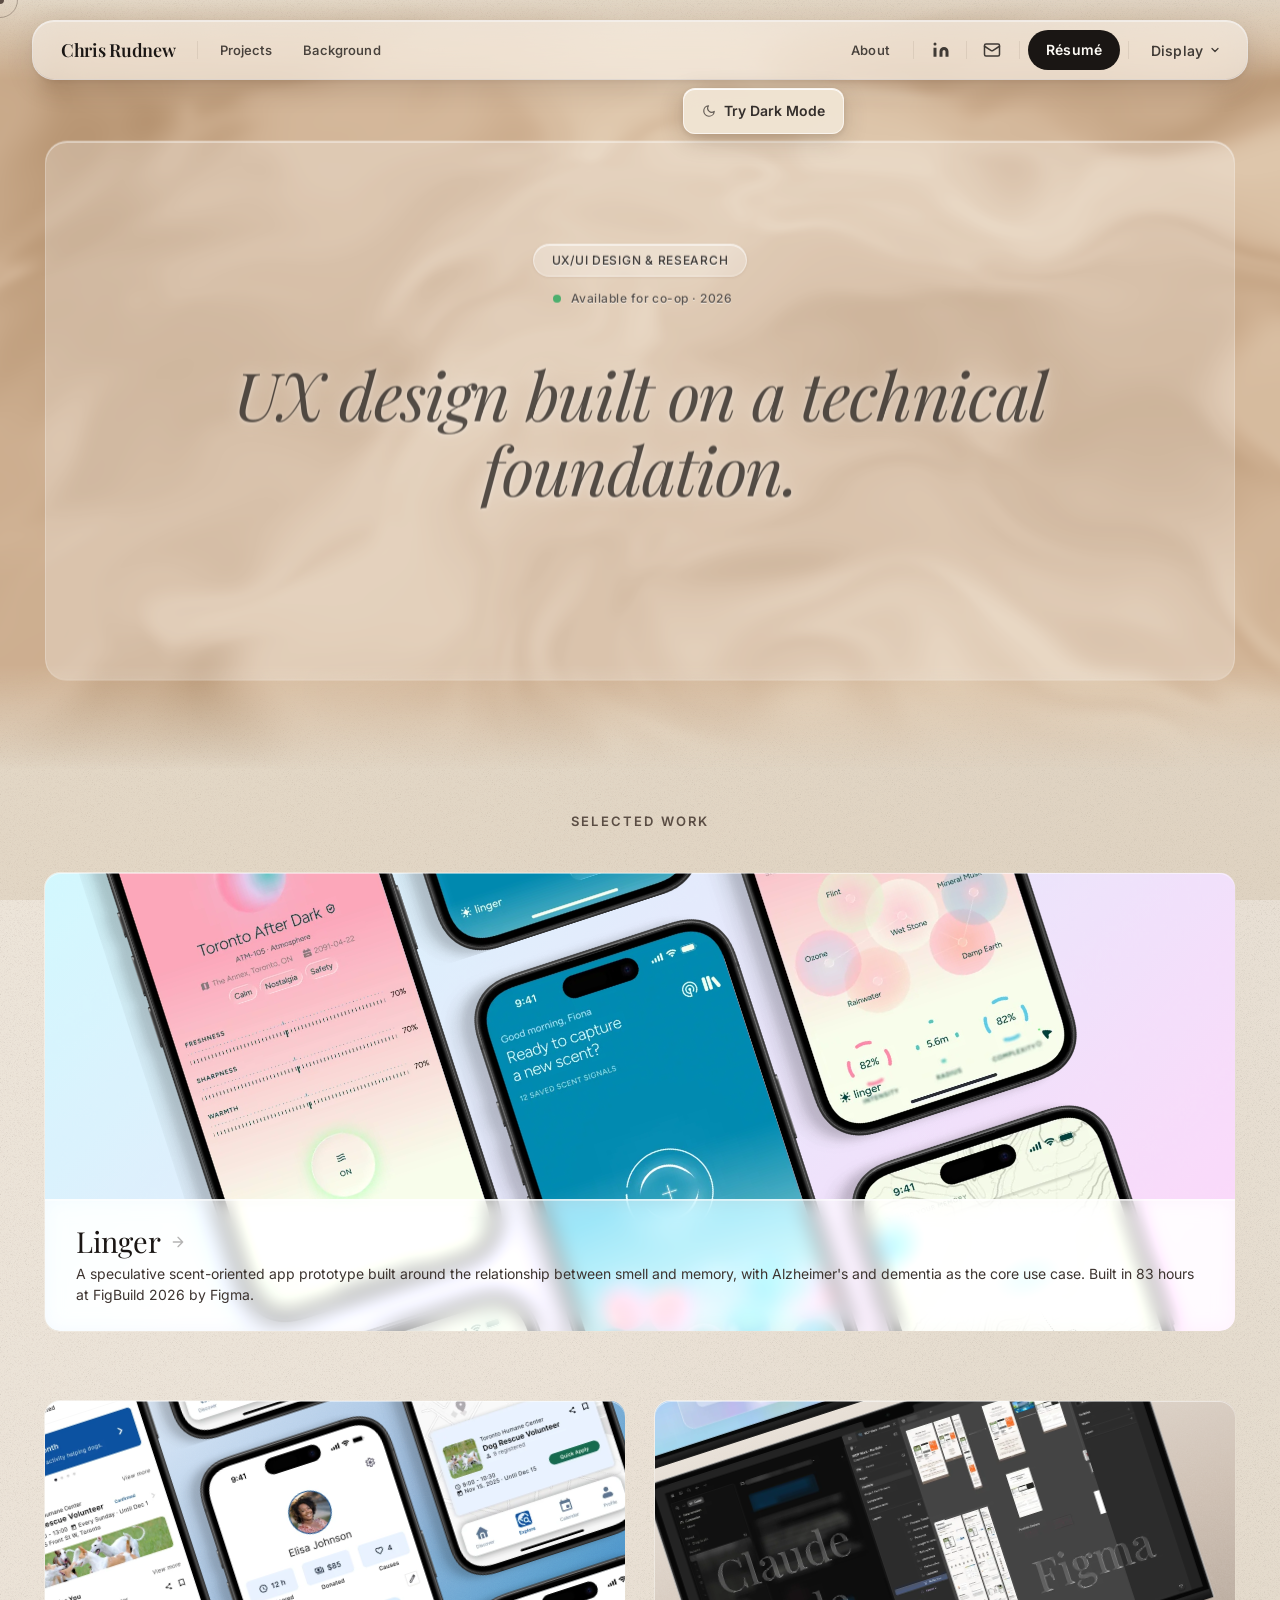
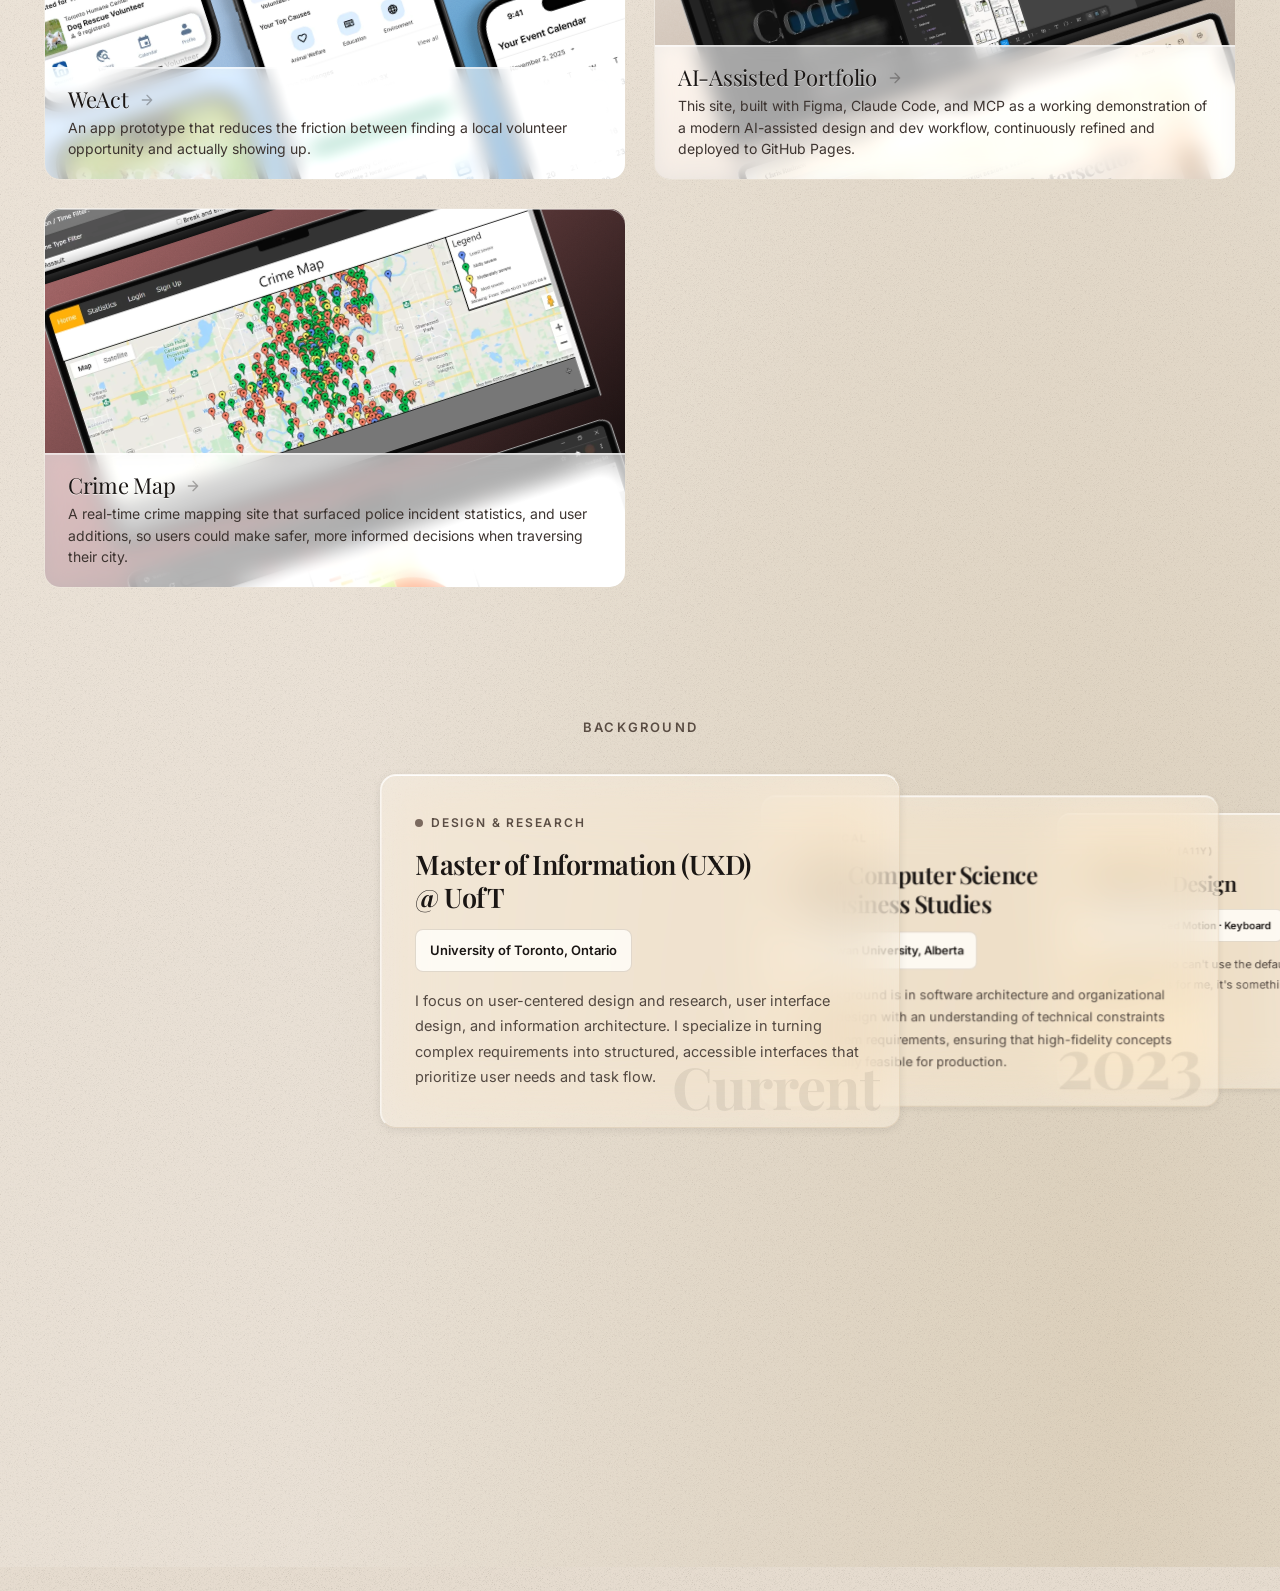
==== index.html @ a577e80b "Simplify home intro to name typewriter with cross-faded backdrop - Remove the glass-orb shrink/morph" ====
<!DOCTYPE html>
<html lang="en" data-theme="light" data-contrast="normal" data-motion="normal">
<head>
  <meta charset="UTF-8">
  <meta name="viewport" content="width=device-width, initial-scale=1.0, viewport-fit=cover">
  <title>Chris Rudnew's Portfolio</title>
  <link rel="icon" type="image/png" href="./assets/shared/favicon.png">
  <meta name="description" content="Designing at the intersection of users, systems, and business.">
  <link rel="preconnect" href="https://fonts.googleapis.com">
  <link rel="preconnect" href="https://fonts.gstatic.com" crossorigin>
  <link href="https://fonts.googleapis.com/css2?family=Playfair+Display:ital,wght@0,400;0,600;0,700;1,400&family=Inter:wght@400;500;600&display=swap" rel="stylesheet">
  <link rel="stylesheet" href="./style.css?v=148">
  <!-- Theme restore: runs before first paint to avoid flash; pageshow handles bfcache restores -->
  <script>(function(){function applyPrefs(){var t=localStorage.getItem('theme')||'light',c=localStorage.getItem('contrast')||'normal',m=localStorage.getItem('motion')||'normal';document.documentElement.setAttribute('data-theme',t);document.documentElement.setAttribute('data-contrast',c);document.documentElement.setAttribute('data-motion',m);}applyPrefs();var motionOn=(localStorage.getItem('motion')||'normal')!=='reduced'&&!window.matchMedia('(prefers-reduced-motion: reduce)').matches;/* INTRO_GATE: set to true to play every reload (testing); set to false to gate per-session via sessionStorage (production) */var INTRO_ALWAYS=false;var introWillRun=motionOn&&(INTRO_ALWAYS||!sessionStorage.getItem('introPlayed'))&&window.innerWidth>=768;window._introWillRun=introWillRun;if(introWillRun){document.documentElement.classList.add('intro-running');setTimeout(function(){document.documentElement.classList.remove('intro-running');},4000);}else if(motionOn){document.documentElement.classList.add('pre-anim');setTimeout(function(){document.documentElement.classList.remove('pre-anim');},1500);}window.addEventListener('pageshow',function(e){if(e.persisted)applyPrefs();});if(!sessionStorage.getItem('displayTipSeen')){window._showDisplayTip=true;sessionStorage.setItem('displayTipSeen','1');}})();</script>
  <style>/* page-specific overrides (none currently) */</style>
</head>
<body data-page-tint="home">

  <!-- Skip to main content — keyboard / screen reader -->
  <a class="skip-link" href="#projects-heading">Skip to main content</a>

<!-- Intro: Glass Orb Unfold (first visit per session, ≥768px only)
       Note: intro-orb-frost lives OUTSIDE intro-root so its backdrop-filter
       can blur the canvas behind it (intro-root creates a stacking context
       that would otherwise isolate the frost from the canvas backdrop). -->
  <!-- Veil: full-viewport SVG painted with --bg-primary, with a mask that
       punches a hole at the orb position. JS animates #intro-veil-hole's
       attributes (x/y/width/height/rx) in sync with the orb so the hole
       tracks the morph. SVG mask is bulletproof across Chrome/Safari/Firefox
       and supports rounded-rectangle holes natively via the rx attribute. -->
  <svg class="intro-veil" id="intro-veil" aria-hidden="true">
    <defs>
      <mask id="intro-veil-mask">
        <rect width="100%" height="100%" fill="white"/>
        <rect id="intro-veil-hole" x="0" y="0" width="0" height="0" rx="0" fill="black"/>
      </mask>
    </defs>
    <rect width="100%" height="100%" mask="url(#intro-veil-mask)"/>
  </svg>
  <!-- Intro backdrop: flat tan layer BEHIND the WebGL canvas. Gives the canvas's
       top/bottom mask-fade a matching brown edge during the intro, then fades out
       to reveal the page's real background — colour AND gradients — in sync with
       the rest of the entrance, instead of snapping. -->
  <div class="intro-bg-fade" id="intro-bg-fade" aria-hidden="true"></div>
  <div class="intro-orb-frost" id="intro-orb-frost" aria-hidden="true"></div>
  <div class="intro-root" id="intro-root" aria-hidden="true">
    <div class="intro-orb" id="intro-orb"></div>
    <div class="intro-name" id="intro-name"></div>
  </div>

  <header-component></header-component>

  <!-- Dark mode nudge tooltip — shown once per session via sessionStorage -->
  <div class="display-tooltip" id="display-tooltip" aria-hidden="true">
    <svg width="14" height="14" viewBox="0 0 24 24" fill="none" stroke="currentColor" stroke-width="2" stroke-linecap="round" stroke-linejoin="round" aria-hidden="true" style="flex-shrink:0; opacity:0.75;"><path d="M21 12.79A9 9 0 1 1 11.21 3 7 7 0 0 0 21 12.79z"/></svg>
    Try Dark Mode
  </div>

  <!-- Hero atmospheric backdrop — full-bleed canvas, hero zone only -->
  <div class="hero-bg-zone" aria-hidden="true">
    <canvas class="liquid-canvas"></canvas>
  </div>

  <!-- ===== MAIN CONTENT ===== -->
  <main id="main-content">

    <!-- Hero -->
    <div class="hero-wrapper">
      <section class="hero" aria-labelledby="hero-heading">
        <div class="hero-text-backdrop">
          <div class="hero-sheen-follow" aria-hidden="true"></div>

          <!-- Hero body -->
          <div class="hero-body">

            <div class="hero-text-col">
              <!-- Eyebrow: pill + availability ping, now in normal flow above h1 -->
              <div class="hero-header-row">
                <p class="hero-eyebrow" aria-hidden="true">UX/UI Design &amp; Research</p>
                <div class="hero-avail-chip hero-avail-chip--top">
                  <span class="hero-avail-dot" aria-hidden="true"></span>
                  <span>Available for co-op &middot; 2026</span>
                </div>
              </div>
              <h1 id="hero-heading">UX design built on a technical foundation.<span class="underline-draw" aria-hidden="true"></span></h1>
              <p class="hero-subtitle"><em>Master of Information in UX Design</em>, University of Toronto · BSc. Computer Science &amp; Business.</p>
            </div>

          </div>
        </div>
      </section>
    </div>


    <hr class="divider" aria-hidden="true">

    <!-- Projects -->
    <section id="projects" class="projects-section" aria-labelledby="projects-heading" data-nav-label="Projects">
      <h2 class="section-heading" id="projects-heading">Selected Work</h2>
      <!-- Linger (featured hero — full width) -->
      <article class="card card--feature card--linger" aria-label="Linger: Scent-Mapping Ecosystem">
        <a class="card-stretched-link" href="./linger" aria-label="View Linger case study"></a>
        <div class="card-image" aria-hidden="true">
          <img src="./assets/homepage/linger-phones.webp"
               alt="Linger app — phone screens showing the scent-mapping ecosystem">
          <div class="card-overlay" aria-hidden="true">
            <span class="card-overlay-date">2026</span>
            <div class="card-overlay-tags">
              <span class="card-overlay-tag">Speculative Design</span>
              <span class="card-overlay-tag">UX/UI Design</span>
              <span class="card-overlay-tag">Designathon</span>
              <span class="card-overlay-tag">Figma</span>
            </div>
          </div>
          <div class="card-glass-panel">
            <div class="card-glass-panel-text">
              <h3>Linger<svg class="card-arrow" viewBox="0 0 24 24" fill="none" stroke="currentColor" stroke-width="2" stroke-linecap="round" stroke-linejoin="round" aria-hidden="true" focusable="false"><path d="M5 12h14M12 5l7 7-7 7"/></svg></h3>
              <p>A speculative scent-oriented app prototype built around the relationship between smell and memory, with Alzheimer's and dementia as the core use case. Built in 83 hours at FigBuild 2026 by Figma.</p>
            </div>
          </div>
        </div>
      </article>

      <!-- MORE PROJECTS toggle + expandable section — preserved for future use
      <div class="more-toggle-wrap">
        <button class="more-toggle-btn" aria-expanded="false" aria-controls="more-projects" aria-label="Show more projects">
          <span class="more-toggle-label">MORE PROJECTS</span>
          <svg class="more-toggle-icon" width="14" height="14" viewBox="0 0 24 24" fill="none" stroke="currentColor" stroke-width="2.5" stroke-linecap="round" stroke-linejoin="round" aria-hidden="true" focusable="false"><path d="M6 9l6 6 6-6"/></svg>
        </button>
      </div>
      <div class="more-projects-wrap" id="more-projects" aria-hidden="true">
        <div class="more-projects-inner">
          <div class="cards cards--rows">
          </div>
        </div>
      </div>
      -->

      <div class="cards cards--grid" style="margin-top: 28px;">

        <!-- WeAct -->
        <article class="card card--feature card--weact" aria-label="WeAct: Reimagining Local Volunteering">
          <a class="card-stretched-link" href="/weact" aria-label="View WeAct case study"></a>
          <div class="card-image" aria-hidden="true">
            <img src="./assets/homepage/Homepage-WeAct.png"
                 alt="WeAct app — five iPhone screens showing the volunteer discovery and scheduling flow"
                 decoding="async">
            <div class="card-overlay" aria-hidden="true">
              <span class="card-overlay-date">2025</span>
              <div class="card-overlay-tags">
                <span class="card-overlay-tag">UX Research</span>
                <span class="card-overlay-tag">Prototyping</span>
                <span class="card-overlay-tag">Usability Testing</span>
              </div>
            </div>
            <div class="card-glass-panel">
              <div class="card-glass-panel-text">
                <h3>WeAct<svg class="card-arrow" viewBox="0 0 24 24" fill="none" stroke="currentColor" stroke-width="2" stroke-linecap="round" stroke-linejoin="round" aria-hidden="true" focusable="false"><path d="M5 12h14M12 5l7 7-7 7"/></svg></h3>
                <p>An app prototype that reduces the friction between finding a local volunteer opportunity and actually showing up.</p>
              </div>
            </div>
          </div>
        </article>

        <!-- AI-Assisted Portfolio -->
        <article class="card card--feature card--portfolio" aria-label="AI-Assisted Portfolio: This Site">
          <a class="card-stretched-link" href="./portfolio" aria-label="View AI-Assisted Portfolio case study"></a>
          <div class="card-image" aria-hidden="true">
            <img src="./assets/homepage/portfolio-phones.webp"
                 alt="AI-Assisted Portfolio — browser and phone screens showing the portfolio site"
                 decoding="async">
            <div class="card-overlay" aria-hidden="true">
              <span class="card-overlay-date">ONGOING</span>
              <div class="card-overlay-tags">
                <span class="card-overlay-tag">AI-Assisted Workflow</span>
                <span class="card-overlay-tag">UX/UI Design</span>
                <span class="card-overlay-tag">Accessibility</span>
                <span class="card-overlay-tag">Front-End Dev</span>
              </div>
            </div>
            <div class="card-glass-panel">
              <div class="card-glass-panel-text">
                <h3>AI-Assisted Portfolio<svg class="card-arrow" viewBox="0 0 24 24" fill="none" stroke="currentColor" stroke-width="2" stroke-linecap="round" stroke-linejoin="round" aria-hidden="true" focusable="false"><path d="M5 12h14M12 5l7 7-7 7"/></svg></h3>
                <p>This site, built with Figma, Claude Code, and MCP as a working demonstration of a modern AI-assisted design and dev workflow, continuously refined and deployed to GitHub Pages.</p>
              </div>
            </div>
          </div>
        </article>

        <!-- Crime Map -->
        <article class="card card--feature card--crimemap" aria-label="Crime Map: Undergraduate Capstone">
          <a class="card-stretched-link" href="./crimemap" aria-label="View Crime Map case study"></a>
          <div class="card-image" aria-hidden="true">
            <img src="./assets/homepage/crimemap-phones.webp"
                 alt="Crime Map website showing a map with incident markers and statistical overlays"
                 decoding="async">
            <div class="card-overlay" aria-hidden="true">
              <span class="card-overlay-date">2021</span>
              <div class="card-overlay-tags">
                <span class="card-overlay-tag">UI Design</span>
                <span class="card-overlay-tag">Data Visualization</span>
                <span class="card-overlay-tag">Front-End Dev</span>
              </div>
            </div>
            <div class="card-glass-panel">
              <div class="card-glass-panel-text">
                <h3>Crime Map<svg class="card-arrow" viewBox="0 0 24 24" fill="none" stroke="currentColor" stroke-width="2" stroke-linecap="round" stroke-linejoin="round" aria-hidden="true" focusable="false"><path d="M5 12h14M12 5l7 7-7 7"/></svg></h3>
                <p>A real-time crime mapping site that surfaced police incident statistics, and user additions, so users could make safer, more informed decisions when traversing their city.</p>
              </div>
            </div>
          </div>
        </article>

      </div><!-- /.cards.cards--grid -->

    </section>

    <hr class="divider" aria-hidden="true">

    <!-- Background / Bento Grid -->
    <section id="background" class="bento-section" aria-labelledby="background-heading" data-nav-label="Background">
      <h2 class="section-heading" id="background-heading">Background</h2>
      <div class="bento-grid-wrap">
      <div class="bento-grid">

        <article class="bento-card" aria-labelledby="bento-1-heading" data-num="Current">
          <header class="bento-header" aria-hidden="true">
            <span class="bento-pulse" aria-hidden="true"></span>
            <span class="bento-label">Design &amp; Research</span>
          </header>
          <h3 id="bento-1-heading">Master of Information (UXD)<br>@ UofT</h3>
          <div class="bento-logo-wrap">
            <span class="bento-logo-text">University of Toronto, Ontario</span>
          </div>
          <p>I focus on user-centered design and research, user interface design, and information architecture. I specialize in turning complex requirements into structured, accessible interfaces that prioritize user needs and task flow.</p>
        </article>

        <article class="bento-card" aria-labelledby="bento-2-heading" data-num="2023">
          <header class="bento-header" aria-hidden="true">
            <span class="bento-label">Technical</span>
          </header>
          <h3 id="bento-2-heading">B.Sc. Computer Science<br>&amp; Business Studies</h3>
          <div class="bento-logo-wrap">
            <span class="bento-logo-text">MacEwan University, Alberta</span>
          </div>
          <p>My background is in software architecture and organizational logic. I design with an understanding of technical constraints and system requirements, ensuring that high-fidelity concepts are actually feasible for production.</p>
        </article>

        <article class="bento-card" aria-labelledby="bento-3-heading" data-num="&">
          <header class="bento-header" aria-hidden="true">
            <span class="bento-label">Accessibility (A11y)</span>
          </header>
          <h3 id="bento-3-heading">Inclusive Design</h3>
          <div class="bento-logo-wrap">
            <span class="bento-logo-text">WCAG &middot; Reduced Motion &middot; Keyboard</span>
          </div>
          <p>I think about who can't use the default experience. Accessibility isn't a final pass for me, it's something I consider throughout my process.</p>
        </article>

      </div><!-- /.bento-grid -->
      </div><!-- /.bento-grid-wrap -->
    </section>

  </main>

  <footer-component></footer-component>

  <!-- Shared layout (header, footer, settings, cursor) -->
  <script src="./layout.js?v=27"></script>

  <!-- Bento card deck (desktop only) -->
  <script>(function(){
    var wrap = document.querySelector('.bento-grid-wrap');
    var cards = [].slice.call(document.querySelectorAll('.bento-card'));
    if (!wrap || cards.length < 2) return;
    if (!window.matchMedia('(hover:hover) and (pointer:fine)').matches) return;
    // Reduced-motion: skip deck entirely, show plain flex row.
    if (typeof motionOk === 'function' && !motionOk()) return;

    // Carousel: focused card centered, neighbors peek on either side.
    // Offsets are relative to the card's base (centered) position.
    var PEEK_X = 350;   // px offset for rel=±1 (near peek)
    var FAR_X  = 620;   // px offset for rel=±2 (far peek — still visible)

    function lp(a, b, t) { return a + (b - a) * t; }
    function clamp(v, lo, hi) { return v < lo ? lo : (v > hi ? hi : v); }

    function slotAt(rel) {
      var a = Math.abs(rel);
      var sign = rel < 0 ? -1 : 1;
      if (a >= 2) return [sign * FAR_X, 0.78, 0.40];
      if (a >= 1) {
        var t = a - 1; // 0..1
        return [sign * lp(PEEK_X, FAR_X, t), lp(0.88, 0.78, t), lp(0.65, 0.40, t)];
      }
      return [sign * lp(0, PEEK_X, a), lp(1, 0.88, a), lp(1, 0.65, a)];
    }

    function render(progress) {
      cards.forEach(function(card, i) {
        var rel = i - progress;
        var s = slotAt(rel);
        var zi = Math.round(100 - Math.abs(rel) * 10);
        card.style.transform = 'translateX(' + s[0] + 'px) scale(' + s[1] + ')';
        card.style.opacity = s[2];
        card.style.zIndex = zi;
      });
    }

    // Activate deck first so cards reflect deck width (420px), then measure
    // natural content height at that width — this is the correct tallest card.
    wrap.classList.add('bento-deck-active');
    var maxH = Math.max.apply(null, cards.map(function(c) { return c.offsetHeight; }));
    wrap.style.height = (maxH + 10) + 'px';
    cards.forEach(function(c) { c.style.height = maxH + 'px'; });

    var target = 0, current = 0, raf = null;
    function tick() {
      var diff = target - current;
      current += diff * 0.05;
      render(current);
      raf = Math.abs(diff) > 0.001 ? requestAnimationFrame(tick) : null;
    }

    // Wider dwell zones for the end cards so they focus easily; narrower
    // band for the middle card. Zones are ratios of wrap width and must sum to 1.
    // [c0-sticky, trans, c1-sticky, trans, c2-sticky]
    var ZONES = [0.25, 0.10, 0.30, 0.10, 0.25];
    var CUM = [0];
    for (var k = 0; k < ZONES.length; k++) CUM.push(CUM[k] + ZONES[k]);

    function mapX(x) {
      for (var j = 0; j < ZONES.length; j++) {
        if (x <= CUM[j + 1]) {
          if (j % 2 === 0) return j / 2;                    // sticky zone
          var f = (x - CUM[j]) / ZONES[j];                   // transition
          return (j - 1) / 2 + f;
        }
      }
      return cards.length - 1;
    }

    // Initial-landing guard: keep card 1 focused until user drifts past 60%.
    var armed = false;
    // Debounce mouseleave to prevent jitter when cursor grazes the wrap edge
    // or hovers over a card that's translated outside the wrap box.
    var leaveTimer = null;
    wrap.addEventListener('mousemove', function(e) {
      if (leaveTimer) { clearTimeout(leaveTimer); leaveTimer = null; }
      var r = wrap.getBoundingClientRect();
      // Use a fixed ±px range from the wrap centre so far-right cursor positions
      // outside the visible card area don't keep driving target changes.
      var HALF = 460; // half of interactive width in px
      var cx = r.left + r.width / 2;
      if (Math.abs(e.clientX - cx) > HALF) return; // outside deck — ignore
      var x = clamp((e.clientX - cx + HALF) / (HALF * 2), 0, 1);
      if (!armed) {
        if (x < 0.6) { target = 0; if (!raf) raf = requestAnimationFrame(tick); return; }
        armed = true;
      }
      target = mapX(x);
      if (!raf) raf = requestAnimationFrame(tick);
    });

    wrap.addEventListener('mouseleave', function() {
      leaveTimer = setTimeout(function() {
        leaveTimer = null;
        target = 0;
        armed = false;
        if (!raf) raf = requestAnimationFrame(tick);
      }, 120);
    });

    // Initial focus: card 1
    target = current = 0;
    render(current);
  })();</script>

  <!-- Liquid wave WebGL animation
       GPU fragment shader port of the original CPU canvas algorithm — same
       fbm / domain-warp / palette pipeline, runs on the GPU at full resolution.
       Pauses when the tab is hidden or the canvas scrolls out of view. -->
  <script>
  (function () {
    const canvas = document.querySelector('.liquid-canvas');
    if (!canvas) return;
    const gl = canvas.getContext('webgl2', {
      alpha: false, antialias: false, premultipliedAlpha: false,
      powerPreference: 'low-power',
    });
    if (!gl) return; // graceful: page-tint covers absence on ancient browsers

    const VS = `#version 300 es
      in vec2 a_pos;
      void main() { gl_Position = vec4(a_pos, 0.0, 1.0); }
    `;

    /* Direct port of the JS implementation: integer hash → value noise →
       4-octave fbm → domain-warped liquid → gamma → palette LUT. */
    const FS = `#version 300 es
      precision highp float;
      precision highp int;
      uniform vec2 u_resolution;
      uniform float u_time;
      uniform vec2 u_seed;
      uniform sampler2D u_palette;
      out vec4 outColor;

      uint hashU(int ix, int iy) {
        uint x = uint(ix);
        uint y = uint(iy);
        uint h = x * 374761393u + y * 668265263u;
        h = (h ^ (h >> 13u)) * 1274126177u;
        return h ^ (h >> 16u);
      }
      float hash(int ix, int iy) {
        return float(hashU(ix, iy)) / 4294967295.0;
      }
      float noise(vec2 p) {
        vec2 ip = floor(p);
        vec2 fp = p - ip;
        vec2 u = fp * fp * (3.0 - 2.0 * fp);
        int ix = int(ip.x), iy = int(ip.y);
        float a = hash(ix,     iy);
        float b = hash(ix + 1, iy);
        float c = hash(ix,     iy + 1);
        float d = hash(ix + 1, iy + 1);
        return a + (b - a) * u.x + (c - a) * u.y + (a - b - c + d) * u.x * u.y;
      }
      float fbm(vec2 p) {
        return noise(p)       * 0.5000
             + noise(p * 2.1) * 0.2500
             + noise(p * 4.3) * 0.1250
             + noise(p * 8.7) * 0.0625;
      }
      float liquid(vec2 p, float t) {
        float a1 = t * 0.4;
        float a2 = t * 0.3 + 1.9;
        float q1x = fbm(p + vec2(cos(a1), sin(a1)) * 0.9);
        float q1y = fbm(p + vec2(cos(a2), sin(a2)) * 0.9 + vec2(5.2, 1.3));
        vec2 w = p + 2.8 * vec2(q1x, q1y);
        float q2x = fbm(w + vec2( sin(t * 0.25), -cos(t * 0.20)) * 0.6);
        float q2y = fbm(w + vec2(-cos(t * 0.22),  sin(t * 0.28)) * 0.6 + vec2(3.7, 7.1));
        return fbm(p + 2.4 * vec2(q2x, q2y));
      }
      void main() {
        vec2 uv = gl_FragCoord.xy / u_resolution;
        /* On portrait/mobile viewports, boost only the y frequency so swirl
           features stay wide (horizontal) rather than stretching vertically.
           x scale is untouched — desktop rendering is identical. */
        float aspect = u_resolution.x / u_resolution.y;
        float yBoost = max(1.0, 1.6 / aspect);
        vec2 p = uv * vec2(1.30, 1.00 * yBoost) + u_seed;
        float v = liquid(p, u_time);
        v = clamp(v, 0.0, 1.0);
        /* Soft compression toward the middle of the palette — keeps some
           range for visible swirl character while pulling the deepest darks
           and brightest creams in slightly. Lower bound lifted to reduce
           overall darkness. */
        v = 0.18 + v * 0.72;
        outColor = vec4(texture(u_palette, vec2(v, 0.5)).rgb, 1.0);
      }
    `;

    function compile(type, src) {
      const s = gl.createShader(type);
      gl.shaderSource(s, src); gl.compileShader(s);
      if (!gl.getShaderParameter(s, gl.COMPILE_STATUS)) {
        console.error(gl.getShaderInfoLog(s)); return null;
      }
      return s;
    }
    const vs = compile(gl.VERTEX_SHADER, VS);
    const fs = compile(gl.FRAGMENT_SHADER, FS);
    if (!vs || !fs) return;
    const prog = gl.createProgram();
    gl.attachShader(prog, vs); gl.attachShader(prog, fs); gl.linkProgram(prog);
    if (!gl.getProgramParameter(prog, gl.LINK_STATUS)) {
      console.error(gl.getProgramInfoLog(prog)); return;
    }
    gl.useProgram(prog);

    /* Full-screen triangle pair */
    const vbo = gl.createBuffer();
    gl.bindBuffer(gl.ARRAY_BUFFER, vbo);
    gl.bufferData(gl.ARRAY_BUFFER, new Float32Array([
      -1, -1,  1, -1, -1,  1,
      -1,  1,  1, -1,  1,  1,
    ]), gl.STATIC_DRAW);
    const aPos = gl.getAttribLocation(prog, 'a_pos');
    gl.enableVertexAttribArray(aPos);
    gl.vertexAttribPointer(aPos, 2, gl.FLOAT, false, 0, 0);

    /* 13-stop palette uploaded as a 13×1 RGBA texture; LINEAR filtering
       gives smooth interpolation between stops automatically. */
    const PAL = new Uint8Array([
       62, 40, 22,255,  80, 54, 30,255, 100, 70, 42,255, 124, 90, 58,255,
      146,110, 76,255, 166,130, 96,255, 186,152,118,255, 208,178,148,255,
      226,204,178,255, 238,218,196,255, 244,230,212,255, 228,206,178,255,
      172,136,100,255,
    ]);
    const tex = gl.createTexture();
    gl.activeTexture(gl.TEXTURE0);
    gl.bindTexture(gl.TEXTURE_2D, tex);
    gl.texImage2D(gl.TEXTURE_2D, 0, gl.RGBA, 13, 1, 0, gl.RGBA, gl.UNSIGNED_BYTE, PAL);
    gl.texParameteri(gl.TEXTURE_2D, gl.TEXTURE_MIN_FILTER, gl.LINEAR);
    gl.texParameteri(gl.TEXTURE_2D, gl.TEXTURE_MAG_FILTER, gl.LINEAR);
    gl.texParameteri(gl.TEXTURE_2D, gl.TEXTURE_WRAP_S, gl.CLAMP_TO_EDGE);
    gl.texParameteri(gl.TEXTURE_2D, gl.TEXTURE_WRAP_T, gl.CLAMP_TO_EDGE);

    const uRes  = gl.getUniformLocation(prog, 'u_resolution');
    const uTime = gl.getUniformLocation(prog, 'u_time');
    const uSeed = gl.getUniformLocation(prog, 'u_seed');
    gl.uniform1i(gl.getUniformLocation(prog, 'u_palette'), 0);
    /* Fixed offset into the noise field — chosen so every page load starts
       from the same well-balanced configuration (no dominant pool, even
       light/dark spread). The animation drifts naturally from here. */
    gl.uniform2f(uSeed, 58.0, 41.0);

    /* DPR capped at 1.5: full-canvas-coverage on dense screens without
       paying for 4× the fragment work that 2× DPR would require. */
    function resize() {
      const dpr = Math.min(window.devicePixelRatio || 1, 1.5);
      const w = Math.max(1, Math.round(canvas.offsetWidth  * dpr));
      const h = Math.max(1, Math.round(canvas.offsetHeight * dpr));
      if (canvas.width !== w || canvas.height !== h) {
        canvas.width = w; canvas.height = h;
      }
      gl.viewport(0, 0, w, h);
      gl.uniform2f(uRes, w, h);
    }
    function render(t) {
      gl.uniform1f(uTime, t);
      gl.drawArrays(gl.TRIANGLES, 0, 6);
    }

    resize();

    /* Reduced motion: render a single static frame at t=0 (the animation's
       starting state) and stop. Re-render on resize to keep it sharp. */
    if (typeof motionOk === 'function' && !motionOk()) {
      render(0.0);
      new ResizeObserver(() => { resize(); render(0.0); }).observe(canvas);
      return;
    }

    /* Pause states — only run when the tab is foregrounded AND the canvas
       intersects the viewport. Eliminates background-tab CPU/GPU drain
       and stops painting when scrolled past the hero. */
    let _rafId = 0;
    let _running = false;
    let _visible = !document.hidden;
    let _inView = true;
    let _resizeNeeded = false;

    function tick(now) {
      if (!_running) { _rafId = 0; return; }
      /* Fold resize into the same frame as render — setting canvas.width
         clears the buffer, so a separate resize-then-wait-for-tick path
         leaves an empty frame that flashes during fast window resizes. */
      if (_resizeNeeded) { _resizeNeeded = false; resize(); }
      render(now * 0.00028);
      _rafId = requestAnimationFrame(tick);
    }
    function start() {
      if (_running) return;
      _running = true;
      _rafId = requestAnimationFrame(tick);
    }
    function stop() {
      _running = false;
      if (_rafId) cancelAnimationFrame(_rafId);
      _rafId = 0;
    }
    function update() {
      if (_visible && _inView) start(); else stop();
    }

    document.addEventListener('visibilitychange', () => {
      _visible = !document.hidden;
      update();
    });

    new IntersectionObserver(entries => {
      _inView = entries[0].isIntersecting;
      update();
    }, { rootMargin: '50px' }).observe(canvas);

    new ResizeObserver(() => {
      if (_running) {
        /* Defer to the next tick so resize + render happen in one frame */
        _resizeNeeded = true;
      } else {
        /* Paused — refresh inline so a paused-but-resized canvas isn't stretched */
        resize();
        render(performance.now() * 0.00028);
      }
    }).observe(canvas);

    canvas.addEventListener('webglcontextlost', e => { e.preventDefault(); stop(); });

    update();
  })();
  </script>

  <!-- MORE / LESS toggle -->
  <script>
  (function () {
    var btn  = document.querySelector('.more-toggle-btn');
    var wrap = document.getElementById('more-projects');
    var lbl  = btn && btn.querySelector('.more-toggle-label');
    if (!btn || !wrap) return;

    var closing = false;

    btn.addEventListener('click', function () {
      if (closing) return; // prevent double-click during close animation
      var isOpen = wrap.classList.contains('is-open');

      if (isOpen) {
        // Phase 1: fade + drop cards out
        closing = true;
        wrap.classList.add('is-closing');
        wrap.classList.remove('is-entering');
        setTimeout(function () {
          // Phase 2: collapse container, reset
          wrap.classList.remove('is-open', 'is-closing');
          btn.setAttribute('aria-expanded', 'false');
          wrap.setAttribute('aria-hidden', 'true');
          lbl.textContent = 'MORE PROJECTS';
          btn.setAttribute('aria-label', 'Show more projects');
          closing = false;
        }, 260);
      } else {
        // Phase 1: expand container
        wrap.classList.add('is-open');
        btn.setAttribute('aria-expanded', 'true');
        wrap.setAttribute('aria-hidden', 'false');
        lbl.textContent = 'LESS PROJECTS';
        btn.setAttribute('aria-label', 'Show fewer projects');
        // Phase 2: once container has started expanding, rise cards in
        setTimeout(function () {
          wrap.classList.add('is-entering');
        }, typeof motionOk === 'function' && !motionOk() ? 0 : 160);
      }
    });
  })();
  </script>

  <!-- GSAP + ScrollTrigger (locally bundled — no CDN round-trips) -->
  <script src="./assets/vendor/gsap.min.js"></script>
  <script src="./assets/vendor/ScrollTrigger.min.js"></script>
  <script src="./anim-io.js"></script>
  <script>
    gsap.registerPlugin(ScrollTrigger);
    /* Drop the FOUC pre-hide class before any tween reads computed styles —
       gsap.from() would otherwise record the hidden state as its destination. */
    document.documentElement.classList.remove('pre-anim');
    const mm = gsap.matchMedia();

    // Extend cursor hover to page-specific elements
    addCursorHover('.card, .bento-card');

    /* ==================== HERO ENTRANCE ==================== */
    function _runHeroEntrance(opts) {
      if (!motionOk()) return;
      opts = opts || {};
      if (opts.skipBgFade) {
        /* Intro path: the WebGL canvas is already visible full-screen, so we
           DON'T re-fade .hero-bg-zone (that would flicker).

           The glass card is revealed with a TRANSFORM only — opacity is set to
           1 in a single frame, never tweened. Animating opacity 0→1 on an
           element with backdrop-filter renders it through partial group-opacity,
           and the blur snaps to live sampling only when opacity hits 1 — that
           one-frame "pop" is the flash seen right as the entrance ends. Sliding
           it in (opacity already 1) keeps the backdrop consistent throughout.
           Inner text has no backdrop-filter, so it still fades in normally. */
        gsap.set('.hero', { opacity: 1, y: 26 });
        gsap.timeline({ defaults: { ease: 'power3.out' } })
          .to('.hero',                { y: 0, duration: 0.9 })
          .from('.hero-header-row',   { y: 16, opacity: 0, duration: 0.6 },  '-=0.55')
          .from('.hero h1',           { y: 36, opacity: 0, duration: 0.8 },  '-=0.40')
          .to('.underline-draw',      { width: '100%', duration: 0.9, ease: 'power2.inOut' }, '-=0.25')
          .from('.hero-subtitle',     { y: 24, opacity: 0, duration: 0.65 }, '-=0.50');
      } else {
        gsap.set('.hero-bg-zone', { opacity: 0 });
        gsap.set('.hero',         { opacity: 0, y: 60 });
        gsap.timeline({ defaults: { ease: 'power3.out' } })
          .to('.hero-bg-zone',       { opacity: 1, duration: 1.2, delay: 0.1 })
          .to('.hero',               { y: 0, opacity: 1, duration: 1 }, '<+0.1')
          .from('.hero-header-row',        { y: 16, opacity: 0, duration: 0.6 },  '-=0.50')
          .from('.hero h1',                { y: 36, opacity: 0, duration: 0.8 },  '-=0.30')
          .to('.underline-draw',           { width: '100%', duration: 0.9, ease: 'power2.inOut' }, '-=0.25')
          .from('.hero-subtitle',          { y: 24, opacity: 0, duration: 0.65 }, '-=0.50');
      }
    }
    window._runHeroEntrance = _runHeroEntrance;

    /* ==================== INTRO — Name Typing ==================== */
    (function runIntro() {
      if (!document.documentElement.classList.contains('intro-running')) {
        _runHeroEntrance();
        return;
      }

      const NAME_TEXT = 'Chris Rudnew';
      const TYPE_MS   = 48;

      const introRoot = document.getElementById('intro-root');
      const veil      = document.getElementById('intro-veil');       // unused — kept hidden
      const orb       = document.getElementById('intro-orb');
      const orbFrost  = document.getElementById('intro-orb-frost');
      const nameEl    = document.getElementById('intro-name');
      const introBg   = document.getElementById('intro-bg-fade');    // tan layer behind canvas

      if (!introRoot || !veil || !nameEl) {
        document.documentElement.classList.remove('intro-running');
        _runHeroEntrance();
        return;
      }

      window._suppressHeaderTypewriter = true;

      // Orb, frost + veil from the old morph intro are unused now — keep them out.
      // The WebGL canvas (.hero-bg-zone) stays visible full-screen behind the
      // name via the `html.intro-running .hero-bg-zone { opacity: 1 }` rule.
      if (orb)      gsap.set(orb,      { opacity: 0, display: 'none' });
      if (orbFrost) gsap.set(orbFrost, { opacity: 0, display: 'none' });
      veil.style.display = 'none';

      // Pin the tan backdrop visible inline so it survives intro-running being
      // dropped at hand-off (the CSS `display:block` rule is class-gated). We
      // fade it out via GSAP then, revealing the real page background.
      if (introBg) { introBg.style.display = 'block'; introBg.style.opacity = '1'; }

      // Hide the hero card itself during typing so only the canvas + name show.
      gsap.set('.hero', { opacity: 0 });

      // Center the typed name in the WebGL canvas (.hero-bg-zone) — not the
      // viewport. The canvas starts at the top and is shorter than the viewport,
      // so its vertical midpoint sits above 50vh. Measure it and pin the name there.
      const bgZone  = document.querySelector('.hero-bg-zone');
      const bgRect  = bgZone ? bgZone.getBoundingClientRect() : null;
      const canvasCenterY = (bgRect && bgRect.height)
        ? bgRect.top + bgRect.height / 2
        : window.innerHeight / 2;
      gsap.set(nameEl, { top: canvasCenterY, left: 0, right: 0, x: 0, y: '-50%', opacity: 0 });

      // ── Master timeline ──
      const tl = gsap.timeline({ onComplete: endIntro });

      /* Phase 1 — typewriter. typingCancelled lets skip() halt the setTimeout
         chain so the name doesn't keep typing during the fast-forward. */
      let typingCancelled = false;
      tl.add(() => {
        if (typingCancelled) return;
        nameEl.style.opacity = '1';
        let i = 0;
        (function tick() {
          if (typingCancelled) return;
          i++;
          nameEl.textContent = NAME_TEXT.slice(0, i);
          if (i < NAME_TEXT.length) setTimeout(tick, TYPE_MS);
        })();
      }, 0.30);

      // When typing finishes, hold a beat, then fade the intro away.
      const TYPE_DONE = 0.30 + (NAME_TEXT.length * TYPE_MS) / 1000;
      const FADE_AT   = TYPE_DONE + 0.55;

      /* Phase 2 — the typed name fades away. */
      tl.to(nameEl, { opacity: 0, duration: 0.40, ease: 'power2.out' }, FADE_AT);

      /* Phase 3 — handoff: header bar + hero card fade in over the still-visible
         canvas, then the hero content reveals. Starts once the name is gone. */
      tl.add(() => {
        // Pin the canvas visible so dropping intro-running's `!important` rule
        // doesn't make it flicker out.
        gsap.set('.hero-bg-zone', { opacity: 1 });

        // Drop intro-running — page content (header, main, etc.) becomes eligible
        // to show. skipBgFade keeps the card hidden until its own fade runs.
        document.documentElement.classList.remove('intro-running');

        // Fade the tan backdrop out to reveal the page's real background (colour
        // AND gradients) at the same pace as everything else — this is what stops
        // the top/bottom brown borders from snapping to off-white. It sits behind
        // the canvas, so the canvas/card stay put while only the borders cross-fade.
        if (introBg) gsap.to(introBg, { opacity: 0, duration: 1.4, ease: 'sine.inOut',
          onComplete: () => { introBg.style.display = 'none'; } });

        // Fade the header bar in (the intro-running rule that hid it no longer
        // applies once the class is gone, so animate from 0 explicitly).
        const header = document.querySelector('body > header');
        if (header) gsap.fromTo(header, { opacity: 0 },
          { opacity: 1, duration: 0.7, ease: 'power2.out' });

        // Hero card + content entrance over the canvas (no bg re-fade).
        _runHeroEntrance({ skipBgFade: true });

        // Signal intro done — layout.js listens for this to type the nav name.
        if (!window._introDone) {
          window._introDone = true;
          document.dispatchEvent(new CustomEvent('intro:done'));
        }
      }, FADE_AT + 0.45);

      // Tail so endIntro doesn't fire until the entrance AND the 1.4s backdrop
      // crossfade have both finished (endIntro removes intro-root + the backdrop).
      tl.to({}, { duration: 1.55 }, FADE_AT + 0.45);

      /* Skip — any input compresses remainder to ~0.25s and halts the typewriter
         (typing it out at fast-forward speed looks janky). */
      let skipped = false;
      function skip() {
        if (skipped || tl.progress() >= 1) return;
        skipped = true;
        typingCancelled = true;
        gsap.set(nameEl, { opacity: 0 });
        tl.timeScale(Math.max(1, (tl.duration() - tl.time()) / 0.25));
        removeListeners();
      }
      function removeListeners() {
        window.removeEventListener('keydown', skip);
        window.removeEventListener('click', skip);
        window.removeEventListener('touchstart', skip);
        window.removeEventListener('wheel', skip);
      }
      window.addEventListener('keydown', skip, { passive: true });
      window.addEventListener('click',   skip, { passive: true });
      window.addEventListener('touchstart', skip, { passive: true });
      window.addEventListener('wheel',   skip, { passive: true });

      function endIntro() {
        removeListeners();
        sessionStorage.setItem('introPlayed', '1');
        document.documentElement.classList.remove('intro-running');
        if (veil && veil.parentNode)           veil.parentNode.removeChild(veil);
        if (introRoot && introRoot.parentNode) introRoot.parentNode.removeChild(introRoot);
        if (orbFrost && orbFrost.parentNode)   orbFrost.parentNode.removeChild(orbFrost);
        if (introBg && introBg.parentNode)     introBg.parentNode.removeChild(introBg);
        // Safety net: ensure intro:done fired even if the handoff was skipped past.
        if (!window._introDone) {
          window._introDone = true;
          document.dispatchEvent(new CustomEvent('intro:done'));
        }
      }
    })();

    /* ==================== DESKTOP SCROLL ANIMATIONS ==================== */
    /* Handled by anim-io.js (CSS @keyframes + IntersectionObserver).
       Zero per-frame JS — GPU-composited transform/opacity only. */


    /* ==================== HERO SHEEN + 3D TILT (cursor-reactive) ==================== */
    if (motionOk()) mm.add("(min-width: 800px) and (prefers-reduced-motion: no-preference)", () => {
      const backdrop = document.querySelector('.hero-text-backdrop');
      const sheen    = document.querySelector('.hero-sheen-follow');
      if (!backdrop || !sheen) return;

      const TILT_MAX = 2; // degrees
      gsap.set(backdrop, { transformPerspective: 1200, transformOrigin: '50% 50%' });
      const rxTo = gsap.quickTo(backdrop, 'rotationX', { duration: 0.7, ease: 'power3.out' });
      const ryTo = gsap.quickTo(backdrop, 'rotationY', { duration: 0.7, ease: 'power3.out' });

      const setSheenPos = (nx, ny) => {
        sheen.style.setProperty('--sx', (nx * 100) + '%');
        sheen.style.setProperty('--sy', (ny * 100) + '%');
      };
      function applyTilt(nx, ny) {
        ryTo((nx - 0.5) * 2 * TILT_MAX);
        rxTo((ny - 0.5) * -2 * TILT_MAX);
      }
      function onMove(e) {
        const r = backdrop.getBoundingClientRect();
        const nx = (e.clientX - r.left) / r.width;
        const ny = (e.clientY - r.top)  / r.height;
        setSheenPos(nx, ny);
        applyTilt(nx, ny);
      }
      function onEnter(e) {
        const r = backdrop.getBoundingClientRect();
        const nx = (e.clientX - r.left) / r.width;
        const ny = (e.clientY - r.top)  / r.height;
        setSheenPos(nx, ny);
        applyTilt(nx, ny);
        gsap.to(sheen, { opacity: 1, duration: 0.5, ease: 'power2.out' });
      }
      function onLeave() {
        gsap.to(sheen, { opacity: 0, duration: 0.7, ease: 'power3.out' });
        rxTo(0); ryTo(0);
      }
      backdrop.addEventListener('mousemove', onMove);
      backdrop.addEventListener('mouseenter', onEnter);
      backdrop.addEventListener('mouseleave', onLeave);
    });

    /* ==================== PHONE LOOP (shared) ==================== */
    (function() {
      [
        { selector: '.card--feature.card--weact .card-image', src: './assets/homepage/weact-phones.webp' },
        { selector: '.card--feature.card--linger .card-image', src: './assets/homepage/linger-phones.webp' },
        { selector: '.card--feature.card--crimemap .card-image', src: './assets/homepage/crimemap-phones.webp' },
        { selector: '.card--feature.card--portfolio .card-image', src: './assets/homepage/portfolio-phones.webp' }
      ].forEach(function(item) {
        const ci = document.querySelector(item.selector);
        if (!ci) return;
        const img = new Image();
        img.onload = function() {
          const tileH = Math.round(img.naturalHeight * (ci.clientWidth * 0.76 / img.naturalWidth)); // 0.76 = 38% bg-size × 2 (::after is double-width)
          ci.style.setProperty('--tile-h', tileH + 'px');
          ci.style.setProperty('--loop-dur', Math.round(tileH / 80) + 's');
        };
        img.src = item.src;
      });
    })();


    /* ==================== HERO PARALLAX ==================== */
    if (motionOk()) mm.add("(min-width: 800px) and (prefers-reduced-motion: no-preference)", () => {
      // Animate the whole wrapper so canvas bg, section, and sheen all move together
      gsap.to('.hero-wrapper', {
        yPercent: -4, ease: 'none',
        scrollTrigger: { trigger: '.hero-wrapper', start: 'top top', end: 'bottom top', scrub: 1.5 }
      });
    }); // end mm.add desktop
  </script>


  <!-- Dark mode nudge — sessionStorage, once per session -->
  <script>
  (function () {
    if (!window._showDisplayTip) return;

    var tip = document.getElementById('display-tooltip');
    if (!tip) return;

    var dismissed = false;

    function dismiss() {
      if (dismissed) return;
      dismissed = true;
      gsap.killTweensOf(tip);
      tip.classList.remove('is-demo-dark', 'is-traveling');
      gsap.to(tip, { opacity: 0, y: 6, duration: 0.3, ease: 'power2.in',
        onComplete: function () {
          tip.classList.remove('is-visible');
          tip.setAttribute('aria-hidden', 'true');
        }
      });
      document.removeEventListener('click', dismiss);
      var sw = document.querySelector('.settings-wrap');
      if (sw) sw.removeEventListener('mouseenter', dismiss);
    }

    function bindDismiss() {
      setTimeout(function () {
        document.addEventListener('click', dismiss, { once: true });
        var sw = document.querySelector('.settings-wrap');
        if (sw) sw.addEventListener('mouseenter', dismiss, { once: true });
      }, 300);
    }

    function runDemoCycle() {
      // light (hold 1.0s) → dark transition → hold 1.4s → back to light → auto-dismiss
      setTimeout(function () { if (!dismissed) tip.classList.add('is-demo-dark'); }, 1000);
      setTimeout(function () { if (!dismissed) tip.classList.remove('is-demo-dark'); }, 2800);
      setTimeout(dismiss, 4800);
    }

    function show() {
      var btn = document.querySelector('.settings-btn');
      if (!btn) return;
      var r = btn.getBoundingClientRect();
      if (r.width === 0) return;

      // Compute final (destination) position — below the Display button
      var tipW = tip.offsetWidth || 160;
      var finalLeft = r.left + r.width / 2 - tipW / 2;
      finalLeft = Math.max(8, Math.min(finalLeft, window.innerWidth - tipW - 8));
      var finalTop = r.bottom + 20;
      var arrowX   = r.left + r.width / 2 - finalLeft;

      // Tooltip STARTS at viewport center — left is set here, GSAP x stays 0
      var centerLeft = window.innerWidth / 2 - tipW / 2;
      centerLeft = Math.max(8, Math.min(centerLeft, window.innerWidth - tipW - 8));

      // Place tooltip at viewport center — GSAP animates `left` directly to finalLeft (no x trick)
      tip.style.top  = finalTop + 'px';
      tip.style.left = centerLeft + 'px';
      tip.style.setProperty('--arrow-x', (tipW / 2) + 'px');

      tip.removeAttribute('aria-hidden');
      tip.classList.add('is-visible', 'is-traveling');

      // ── GSAP entrance — scale pop then slide to button ──
      gsap.set(tip, { y: 4, opacity: 0, scale: 0.68, transformOrigin: 'top center' });

      gsap.timeline({
        onComplete: function () {
          tip.classList.remove('is-traveling');
          tip.style.setProperty('--arrow-x', arrowX + 'px');
          runDemoCycle();
          bindDismiss();
        }
      })
        // 1. Pop in with spring overshoot
        .to(tip, { opacity: 1, y: 0, scale: 1, duration: 0.36, ease: 'back.out(2.8)' })
        // 2. Hold at center so the eye registers it appeared, then casual slide
        //    back.out(1.4) = gentle overshoot of ~6px, settles smoothly. Single
        //    motion — no separate "squish" or "compress" phases (they look cheap).
        .to(tip, { left: finalLeft, duration: 1.10, ease: 'back.out(1.4)' }, '+=0.45');
    }

    // Fire shortly after page load — but wait for the intro to finish first
    // so the tooltip doesn't pop in during the orb morph.
    function fire() { setTimeout(show, 500); }
    if (window._introDone) {
      fire();
    } else if (window._introWillRun || document.documentElement.classList.contains('intro-running')) {
      document.addEventListener('intro:done', fire, { once: true });
    } else {
      setTimeout(show, 600);
    }
  })();
  </script>

</body>
</html>
---- style.css ----
/* ============================================================
   CSS CUSTOM PROPERTIES
   All contrast ratios calculated against --bg (#FAF8F4)
   Targeting WCAG AAA (7:1 for normal text, 4.5:1 large text)
============================================================ */
:root {
  --bg:             #F6F2EC;
  --bg-secondary:   #EDE7DC;
  --surface:        rgba(255, 253, 249, 0.80);
  --surface-solid:  #FDFAF5;
  --border:         rgba(196, 180, 162, 0.52);
  --border-solid:   #C8B9A8;
  --border-hi:      rgba(255, 255, 255, 0.55);
  --text-primary:   #1A1614;   /* 16.8:1 ✓ AAA */
  --text-secondary: #524841;   /* 8.2:1  ✓ AAA */
  --text-muted:     #5A4D44;   /* 7.5:1  ✓ AAA */
  --accent-text:    #5C4E45;   /* 7.3:1  ✓ AAA */
  --accent:         #7B6A5F;
  --accent-btn-bg:  #4A3E38;
  --accent-light:   #E8DDD4;
  --accent-lighter: #F2EDE7;
  --shadow-sm:  0 2px 8px rgba(26,22,20,0.09);
  --shadow-md:  0 8px 28px rgba(26,22,20,0.13);
  --shadow-lg:  0 24px 56px rgba(26,22,20,0.17);
  --font-heading: 'Playfair Display', Georgia, serif;
  --font-body:    'Inter', system-ui, sans-serif;
  --radius-sm:  10px;
  --radius-md:  16px;
  --radius-lg:  22px;
  --ease: cubic-bezier(0.22, 1, 0.36, 1);
  --focus-color: #5C4E45;
  /* Header chips are fixed at top:20px, ~55px tall → bottom at ~75px.
     64px breathing room (matching main gap) = 139px. */
  --header-clearance: 140px;
}

/* ---- Dark mode ---- */
[data-theme="dark"] {
  --bg:             #17110E;
  --bg-secondary:   #211710;
  --surface:        rgba(36, 26, 22, 0.82);
  --surface-solid:  #2A1E18;
  --border:         rgba(123,106,95,0.22);
  --border-solid:   rgba(123,106,95,0.35);
  --border-hi:      rgba(255,255,255,0.08);
  --text-primary:   #F5F0EA;
  --text-secondary: #C9BCB2;
  --text-muted:     #A89A90;
  --accent-text:    #D4C5BC;
  --accent:         #C4B5AA;
  --accent-btn-bg:  #D4C5BC;
  --accent-light:   rgba(123,106,95,0.22);
  --accent-lighter: rgba(123,106,95,0.12);
  --shadow-sm:  0 2px 8px rgba(0,0,0,0.28);
  --shadow-md:  0 8px 28px rgba(0,0,0,0.32);
  --shadow-lg:  0 24px 56px rgba(0,0,0,0.44);
}

/* ---- High contrast ---- */
[data-contrast="high"] {
  --bg:             #FFFFFF;
  --bg-secondary:   #F5F5F5;
  --surface:        rgba(255,255,255,0.98);
  --surface-solid:  #FFFFFF;
  --border:         #1A1614;
  --border-solid:   #1A1614;
  --text-primary:   #000000;
  --text-secondary: #000000;
  --text-muted:     #111111;
  --accent-text:    #1A0A00;
  --accent:         #1A0A00;
  --accent-btn-bg:  #000000;
  --accent-light:   #E0E0E0;
  --accent-lighter: #F0F0F0;
  --focus-color:    #000000;
}

[data-theme="dark"][data-contrast="high"] {
  --bg:             #000000;
  --bg-secondary:   #0A0A0A;
  --surface:        rgba(0,0,0,0.98);
  --surface-solid:  #000000;
  --border:         #FFFFFF;
  --border-solid:   #FFFFFF;
  --text-primary:   #FFFFFF;
  --text-secondary: #EEEEEE;
  --text-muted:     #DDDDDD;
  --accent-text:    #FFD9CC;
  --accent:         #FFD9CC;
  --accent-btn-bg:  #FFD9CC;
  --accent-light:   #1A1A1A;
  --accent-lighter: #0D0D0D;
  --focus-color:    #FFFFFF;
}

/* ============================================================
   RESET & BASE
============================================================ */
*, *::before, *::after { margin: 0; padding: 0; box-sizing: border-box; }
html { scroll-behavior: smooth; } /* Native smooth scroll (Lenis removed). Reduced-motion overrides to auto below. */

body {
  font-family: var(--font-body);
  line-height: 1.6;
  scrollbar-gutter: stable;
  background-color: #F2EDE6;
  background-image:
    linear-gradient(rgba(242, 237, 230, 0.25), rgba(242, 237, 230, 0.25)),
    url('./assets/shared/background-noise.png'),
    radial-gradient(ellipse at 14% 8%,  #FAF5EE 0%, transparent 58%),
    radial-gradient(ellipse at 88% 94%, #E0D5C0 0%, transparent 52%);
  background-size: 100% 100%, 200px 200px, 100% 100%, 100% 100%;
  background-repeat: no-repeat, repeat, no-repeat, no-repeat;
  background-blend-mode: normal, multiply, normal, normal;
  color: var(--text-primary);
  overflow-x: hidden;
  transition: background 0.3s ease, color 0.3s ease;
}
[data-theme="dark"] body {
  background-color: #17110E;
  background-image:
    linear-gradient(rgba(23, 17, 14, 0.65), rgba(23, 17, 14, 0.65)),
    url('./assets/shared/background-noise.png'),
    radial-gradient(ellipse at 14% 8%,  rgba(40, 28, 16, 1) 0%, transparent 58%),
    radial-gradient(ellipse at 88% 94%, rgba(5,  2,  0,  1) 0%, transparent 52%);
  background-blend-mode: normal, multiply, normal, normal;
}

/* ============================================================
   FOCUS STATES — WCAG 2.4.11
============================================================ */
:focus { outline: none; }
:focus-visible {
  outline: 2px dashed var(--focus-color);
  outline-offset: 4px;
  border-radius: 3px;
}
.card:focus-visible,
.bento-card:focus-visible {
  outline: 2px dashed var(--focus-color);
  outline-offset: 4px;
  border-radius: var(--radius-md);
}
a:focus-visible,
button:focus-visible {
  outline: 2px dashed var(--focus-color);
  outline-offset: 4px;
  border-radius: 4px;
}

/* ============================================================
   SKIP LINK
============================================================ */
.skip-link {
  position: absolute; top: -100%; left: 16px;
  padding: 8px 16px;
  background: var(--text-primary); color: var(--bg);
  font-size: 14px; font-weight: 600;
  border-radius: 0 0 var(--radius-sm) var(--radius-sm);
  z-index: 9999; text-decoration: none;
  transition: top 0.2s ease;
}
.skip-link:focus { top: 0; }

/* ============================================================
   KEYFRAME ANIMATIONS
============================================================ */
@keyframes blobFloat1 {
  0%,100% { transform: translate(0,0) scale(1); }
  33%      { transform: translate(30px,-20px) scale(1.05); }
  66%      { transform: translate(-15px,15px) scale(0.97); }
}
@keyframes blobFloat2 {
  0%,100% { transform: translate(0,0) scale(1); }
  33%      { transform: translate(-25px,20px) scale(1.03); }
  66%      { transform: translate(20px,-10px) scale(0.95); }
}
@keyframes fadeIn    { from { opacity:0 } to { opacity:1 } }
@keyframes slideLeft { from { opacity:0; transform:translateX(-20px) } to { opacity:1; transform:translateX(0) } }


/* ============================================================
   CUSTOM CURSOR
============================================================ */
.cursor-dot {
  position: fixed; left: 0; top: 0;
  width: 8px; height: 8px;
  background: var(--accent-text); border-radius: 50%;
  pointer-events: none; z-index: 9999;
  will-change: transform;
  transition: transform 0.15s ease;
}
.cursor-ring {
  position: fixed; left: 0; top: 0;
  width: 36px; height: 36px;
  border: 1.5px solid rgba(92,78,69,0.4);
  border-radius: 50%; pointer-events: none; z-index: 9998;
  will-change: transform;
  transition: width 0.3s ease, height 0.3s ease, border-color 0.3s ease;
}
.cursor-ring.hovering { width: 54px; height: 54px; border-color: var(--accent-text); }

/* ============================================================
   HEADER — Glassmorphism
============================================================ */
/* Floating header:
   Nav pill anchors to the left, extras pill + cog anchor to the right.
   justify-content: space-between keeps them at opposite edges; the nav
   pill shrinks fluidly via clamp() on its internal spacing so the two
   pills never collide on mid-size laptop widths.
   Container is transparent and pointer-events:none so gaps don't
   block clicks; each floating chip re-enables pointer events. */
body > header {
  position: fixed; top: 20px; left: 0; right: 0;
  z-index: 100;
  display: flex;
  justify-content: center;
  align-items: center;
  padding: 0 32px;
  background: transparent;
  border: none;
  box-shadow: none;
  backdrop-filter: none;
  pointer-events: none;
  transition: transform 0.35s cubic-bezier(0.22,1,0.36,1);
}
body > header > * { pointer-events: auto; }
.header-spacer { display: none; }

/* ---- Shared glass treatment — nav pills, hamburger, settings cog ----
   Higher opacity + tighter bevel keeps text WCAG-readable over any
   underlying image (including dark card hero backgrounds).

   Page tint system: each page declares data-page-tint on <body>, setting
   --tint-color to a muted version of that page's background. A ::before
   pseudo-element carries the tint and fades in after the typewriter
   completes, gently shifting the glass toward the page's signature color. */
/* The unified bar carries the glass; inner controls are transparent.
   Brighter white frost (mirrors the project-card caption strips) so the bar
   reads as glass over the same-hue sand background instead of vanishing. */
nav.nav-pill {
  background-color: rgba(255, 255, 255, 0.60);
  backdrop-filter: blur(28px) saturate(1.4) brightness(1.08);
  -webkit-backdrop-filter: blur(28px) saturate(1.4) brightness(1.08);
  border: 1px solid rgba(255,255,255,0.65);
  box-shadow: inset 0 1px 0 rgba(255,255,255,0.80);
  position: relative;
}

/* Tint layer — sits above the glass, fades in via body.tint-filled */
nav.nav-pill::before {
  content: '';
  position: absolute;
  inset: 0;
  border-radius: inherit;
  background: var(--tint-color, transparent);
  opacity: 0;
  transition: opacity 700ms ease;
  pointer-events: none;
}
body.tint-filled nav.nav-pill::before {
  opacity: 1;
}

/* Shadow layer behind the backdrop-filter stacking context — prevents the
   drop shadow from compositing through the glass and causing flash/bleed. */
nav.nav-pill::after {
  content: '';
  position: absolute;
  inset: 0;
  border-radius: inherit;
  box-shadow:
    0 8px 28px rgba(62,40,22,0.16),
    0 2px 6px  rgba(62,40,22,0.08);
  z-index: -1;
  pointer-events: none;
}

/* Keep bar content above the tint layer */
nav.nav-pill > * {
  position: relative;
  z-index: 1;
}

[data-theme="dark"] nav.nav-pill {
  background-color: rgba(30,22,16,0.72);
  border-color: rgba(255,255,255,0.14);
  box-shadow: inset 0 1px 0 rgba(255,255,255,0.10);
}
[data-theme="dark"] nav.nav-pill::after {
  box-shadow:
    0 8px 28px rgba(0,0,0,0.35),
    0 2px 6px  rgba(0,0,0,0.20);
}
/* Reduced motion: snap to final state — no fade */
[data-motion="reduced"] nav.nav-pill::before {
  transition: none;
}
/* High contrast: remove the tint overlay entirely so the bar stays crisp */
[data-contrast="high"] nav.nav-pill::before {
  background: transparent;
}
@supports not (backdrop-filter: blur(1px)) {
  nav.nav-pill {
    background-color: var(--surface-solid);
  }
  nav.nav-pill::before {
    background: transparent;
  }
}


/* Per-page tint palette — a desaturated MID-TONE of each page's own --bg, so
   the header reads as "the page background, gently intensified" rather than a
   saturated brand wash. Low alpha keeps it glass, not paint. */
body[data-page-tint="home"]     { --tint-color: rgba(205, 186, 158, 0.20); } /* warm sand  (#F6F2EC) */
body[data-page-tint="about"]    { --tint-color: rgba(203, 184, 158, 0.20); } /* warm sand  (#F6F2EC) */
body[data-page-tint="linger"]   { --tint-color: rgba(150, 190, 222, 0.20); } /* pale sky   (#E8F4FD) */
body[data-page-tint="weact"]    { --tint-color: rgba(158, 182, 216, 0.22); } /* pale blue  (#EEF2F8) */
body[data-page-tint="crimemap"] { --tint-color: rgba(16, 19, 25, 0.48); }    /* cool black (#0F1115) */
body[data-page-tint="portfolio"]{ --tint-color: rgba(26, 27, 33, 0.42); }    /* near-black (#0D0D0D) */
/* Dark theme: sample the deepened dark --bg of each page, faint tint. */
[data-theme="dark"] body[data-page-tint="home"]     { --tint-color: rgba(150, 122, 92, 0.14); } /* warm brown (#17110E) */
[data-theme="dark"] body[data-page-tint="about"]    { --tint-color: rgba(150, 122, 92, 0.14); } /* warm brown (#17110E) */
[data-theme="dark"] body[data-page-tint="linger"]   { --tint-color: rgba(108, 138, 150, 0.14); } /* muted teal-grey */
[data-theme="dark"] body[data-page-tint="weact"]    { --tint-color: rgba(80, 110, 155, 0.16); }  /* navy (#080E1A) */
[data-theme="dark"] body[data-page-tint="crimemap"] { --tint-color: rgba(10, 11, 16, 0.52); }    /* cool black (#08090C) */
[data-theme="dark"] body[data-page-tint="portfolio"]{ --tint-color: rgba(24, 24, 30, 0.42); }     /* near-black (#0D0D0D) */

/* Unified bar — left-set: identity │ nav list, then utilities pushed to the
   far right via margin-left:auto. */
nav.nav-pill {
  display: flex;
  align-items: center;
  width: 100%;
  max-width: 1280px;
  height: 60px; box-sizing: border-box;
  padding: 0 12px 0 10px;
  /* Fixed value, NOT var(--radius-lg) — some pages (e.g. linger.css) redefine
     that token to 32px, which on a 60px bar reads as a full oval. The header is
     a global element and must look identical on every page. */
  border-radius: 22px;
  animation: fadeIn 0.6s ease both;
  animation-delay: 0.1s;
}
.nav-pill-left   { display: flex; align-items: center; }
.nav-pill-center { display: flex; align-items: center; gap: 2px; }
.nav-pill-right  { display: flex; align-items: center; gap: 4px; margin-left: auto; height: 100%; }
.nav-pill-social { display: inline-flex; align-items: center; gap: 2px; }

/* ---- Nav pill contents ----
   Wordmark (serif, heading-sized) | divider | section links with highlighter */
.nav-pill-name {
  font-family: var(--font-heading);
  font-weight: 600;
  font-size: clamp(18px, 1.4vw, 21px);
  letter-spacing: -0.3px;
  color: var(--text-primary);
  text-decoration: none;
  padding: 8px clamp(12px, 1.4vw, 18px); border-radius: 999px;
  transition: color 0.2s ease, background 0.2s ease;
  white-space: nowrap;
  position: relative; z-index: 2;
}
.nav-pill-name:hover { background: var(--accent-lighter); }
.nav-pill-name[aria-current="true"] { color: var(--text-primary); }

.nav-pill-divider--name {
  width: 1px; height: 20px;
  background: var(--border-solid);
  opacity: 0.45;
  margin: 0 clamp(3px, 0.5vw, 6px);
}

.nav-pill-sections {
  position: relative;
  display: flex; align-items: center; gap: 0;
  padding: 0 clamp(4px, 0.6vw, 8px) 0 2px;
}

.nav-pill-section {
  position: relative; z-index: 2;
  display: inline-flex; align-items: center;
  padding: 9px clamp(10px, 1.2vw, 16px); border-radius: 999px;
  text-decoration: none;
  color: var(--text-primary);
  font-family: var(--font-body);
  font-size: clamp(13px, 1vw, 14px); font-weight: 550; letter-spacing: 0.01em;
  white-space: nowrap;
  transition: color 0.2s ease;
  cursor: pointer;
  opacity: 0.78;
}
.nav-pill-section:hover { opacity: 1; }
.nav-pill-section[aria-current="true"] { opacity: 1; font-weight: 600; }

/* Sliding highlighter behind the active section link */
/* Sliding underline — echoes the hero's underline-draw motif. JS sets width +
   translateX; vertical placement is CSS. */
.nav-highlighter {
  position: absolute;
  left: 0; bottom: 6px;
  height: 2px;
  border-radius: 2px;
  background: var(--text-primary);
  opacity: 0;
  transform: translateX(0);
  transition: transform 0.4s cubic-bezier(0.22,1,0.36,1),
              width 0.4s cubic-bezier(0.22,1,0.36,1),
              opacity 0.2s ease;
  pointer-events: none;
  z-index: 1;
}
@media (prefers-reduced-motion: reduce) {
  .nav-highlighter { transition: opacity 0.15s ease; }
}

/* ---- About — a page link living in the center nav cluster. Styled to match
   the section links, but it's a real navigation (not scroll-spied), so its
   active state is a static underline rather than the sliding one. ---- */
.nav-pill-pagelink {
  position: relative;
  display: inline-flex; align-items: center;
  padding: 9px clamp(10px, 1.2vw, 16px);
  text-decoration: none;
  color: var(--text-primary);
  font-family: var(--font-body);
  font-size: clamp(13px, 1vw, 14px); font-weight: 550; letter-spacing: 0.01em;
  white-space: nowrap;
  opacity: 0.78;
  transition: opacity 0.2s ease;
}
.nav-pill-pagelink:hover { opacity: 1; }
.nav-pill-pagelink[aria-current="page"] { opacity: 1; font-weight: 600; }
.nav-pill-pagelink[aria-current="page"]::after {
  content: '';
  position: absolute; left: 12px; right: 12px; bottom: 6px;
  height: 2px; border-radius: 2px;
  background: var(--text-primary);
}

/* ---- Résumé — the single solid accent action. Inverts on theme (dark pill /
   cream text in light mode, and vice-versa) by reusing the CTA token pair. ---- */
.nav-pill-resume {
  display: inline-flex; align-items: center;
  padding: 9px 18px; border-radius: 9999px;
  background: var(--text-primary); color: var(--surface-solid);
  font-family: var(--font-body);
  font-size: 14px; font-weight: 600; letter-spacing: 0.01em;
  text-decoration: none; white-space: nowrap;
  transition: opacity 0.2s ease, transform 0.2s ease;
}
.nav-pill-resume:hover { opacity: 0.85; transform: translateY(-1px); }
.nav-pill-resume:active { transform: translateY(0); }

/* ---- Extras pill contents ----
   About keeps its label (internal page link needs a word).
   LinkedIn and Contact are icon-only — logos are universally legible,
   and aria-label on the anchor keeps screen-reader labelling intact. */
.extras-item {
  display: inline-flex; align-items: center; gap: 8px;
  padding: 9px 14px; border-radius: 999px;
  text-decoration: none;
  color: var(--text-primary);
  font-family: var(--font-body);
  font-size: 14px; font-weight: 550; letter-spacing: 0.01em;
  transition: background 0.2s ease, opacity 0.2s ease;
  white-space: nowrap;
  opacity: 0.82;
}
.extras-item svg { flex-shrink: 0; transition: transform 0.25s var(--ease); }
.extras-item:hover { background: rgba(255,255,255,0.35); opacity: 1; }
.extras-item:hover svg:first-of-type { transform: translateY(-1px); }
.extras-item[aria-current="page"] {
  background: var(--accent-light);
  opacity: 1;
  box-shadow: inset 0 1px 2px rgba(0,0,0,0.06);
}
[data-theme="dark"] .extras-item:hover { background: rgba(255,255,255,0.08); }

.extras-external {
  padding: 9px 11px;
  width: 38px; height: 38px; box-sizing: border-box;
  justify-content: center;
}
.extras-external .extras-label {
  position: absolute;
  width: 1px; height: 1px;
  padding: 0; margin: -1px;
  overflow: hidden; clip: rect(0,0,0,0);
  white-space: nowrap; border: 0;
}
.extras-external svg:first-of-type { width: 18px; height: 18px; }
.extras-arrow { display: none; }

.extras-divider {
  width: 1px; height: 18px;
  background: var(--border-solid);
  opacity: 0.45;
  margin: 0 4px;
}

/* Back-compat aliases for lingering generic divider refs */
.nav-pill-divider {
  width: 1px; height: 18px;
  background: var(--border-solid);
  opacity: 0.45;
  margin: 0 4px;
}

/* ---- Mobile hamburger (shown only on narrow viewports) ---- */
/* Glass treatment comes from the shared nav.nav-pill / .extras-pill group above */
.nav-menu-btn {
  display: none;
  width: 42px; height: 42px; border-radius: 50%;
  color: var(--text-primary);
  cursor: pointer;
  background: transparent; border: none;
  align-items: center; justify-content: center;
  transition: background 0.2s ease;
}
.nav-menu-btn:hover { background: rgba(255,255,255,0.35); }
[data-theme="dark"] .nav-menu-btn:hover { background: rgba(255,255,255,0.08); }

/* ---- Hamburger bars → × morph ---- */
.nav-menu-btn { flex-direction: column; gap: 4px; }
.burger-bar {
  display: block;
  width: 18px; height: 2px;
  background: currentColor;
  border-radius: 2px;
  transition: transform 0.32s cubic-bezier(0.4, 0, 0.2, 1),
              opacity   0.20s ease,
              width     0.32s cubic-bezier(0.4, 0, 0.2, 1);
  transform-origin: center;
}
.nav-menu-btn[aria-expanded="true"] .burger-bar:nth-child(1) { transform: translateY(6px) rotate(45deg); }
.nav-menu-btn[aria-expanded="true"] .burger-bar:nth-child(2) { opacity: 0; transform: scaleX(0); }
.nav-menu-btn[aria-expanded="true"] .burger-bar:nth-child(3) { transform: translateY(-6px) rotate(-45deg); }

/* ---- Mobile slide-down sheet ---- */
.nav-sheet { position: fixed; inset: 0; z-index: 200; }
.nav-sheet[hidden] { display: none; }
.nav-sheet-scrim {
  position: absolute; inset: 0;
  background: rgba(26,22,20,0.28);
  backdrop-filter: blur(6px);
  -webkit-backdrop-filter: blur(6px);
  opacity: 0; transition: opacity 0.22s ease;
}
.nav-sheet.is-open .nav-sheet-scrim { opacity: 1; }
.nav-sheet-panel {
  position: absolute; top: 0; left: 0; right: 0;
  background: rgba(243,232,215,0.68);
  backdrop-filter: blur(48px) saturate(1.6);
  -webkit-backdrop-filter: blur(48px) saturate(1.6);
  border-bottom: 1px solid rgba(255,255,255,0.65);
  border-radius: 0 0 24px 24px;
  box-shadow:
    inset 0 1px 0 rgba(255,255,255,0.80),
    0 24px 60px rgba(62,40,22,0.20),
    0 6px 16px rgba(62,40,22,0.10);
  padding: 76px 24px 28px;
  transform: translateY(-100%);
  transition: transform 0.34s cubic-bezier(0.22,1,0.36,1);
}
[data-theme="dark"] .nav-sheet-panel {
  background: rgba(22,16,12,0.72);
  border-color: rgba(255,255,255,0.12);
  box-shadow:
    inset 0 1px 0 rgba(255,255,255,0.08),
    0 24px 60px rgba(0,0,0,0.45),
    0 6px 16px rgba(0,0,0,0.28);
}
.nav-sheet.is-open .nav-sheet-panel { transform: translateY(0); }

/* Home link row at top of sheet */
.nav-sheet-home {
  display: flex; align-items: center; gap: 10px;
  padding: 10px 16px 18px;
  text-decoration: none;
  color: var(--text-primary);
  font-family: var(--font-heading);
  font-size: 18px; font-weight: 600; letter-spacing: -0.2px;
  border-bottom: 1px solid rgba(62,40,22,0.14);
  margin-bottom: 4px;
  opacity: 0.9;
}
[data-theme="dark"] .nav-sheet-home { border-color: rgba(255,255,255,0.10); }
.nav-sheet-home:hover { opacity: 1; }
.nav-sheet-home svg { flex-shrink: 0; opacity: 0.7; }

.nav-sheet-close {
  position: absolute; top: 16px; right: 16px;
  width: 40px; height: 40px; border-radius: 50%;
  background: rgba(243,232,215,0.62);
  backdrop-filter: blur(20px) saturate(1.3);
  -webkit-backdrop-filter: blur(20px) saturate(1.3);
  border: 1px solid rgba(255,255,255,0.55);
  box-shadow:
    inset 0 1px 0 rgba(255,255,255,0.72),
    0 4px 12px rgba(62,40,22,0.12);
  display: flex; align-items: center; justify-content: center;
  color: var(--text-primary); cursor: pointer;
}
[data-theme="dark"] .nav-sheet-close {
  background: rgba(30,22,16,0.68);
  border-color: rgba(255,255,255,0.12);
}
.nav-sheet-group {
  display: flex; flex-direction: column; gap: 2px;
  padding: 8px 0;
}
.nav-sheet-group + .nav-sheet-group {
  border-top: 1px solid rgba(62,40,22,0.12);
  margin-top: 8px; padding-top: 12px;
}
[data-theme="dark"] .nav-sheet-group + .nav-sheet-group {
  border-color: rgba(255,255,255,0.10);
}
.nav-sheet-link {
  display: flex; align-items: center; gap: 12px;
  padding: 13px 16px; border-radius: 12px;
  text-decoration: none;
  color: var(--text-primary);
  font-family: var(--font-body);
  font-size: 16px; font-weight: 500;
}
.nav-sheet-link:hover { background: rgba(255,255,255,0.38); }
[data-theme="dark"] .nav-sheet-link:hover { background: rgba(255,255,255,0.07); }
.nav-sheet-link[aria-current="true"],
.nav-sheet-link[aria-current="page"] {
  background: rgba(255,255,255,0.50);
  font-weight: 600;
}
[data-theme="dark"] .nav-sheet-link[aria-current="true"],
[data-theme="dark"] .nav-sheet-link[aria-current="page"] {
  background: rgba(255,255,255,0.10);
}
.nav-sheet-link svg { flex-shrink: 0; }

.nav-sheet-group-label {
  font-size: 11px; font-weight: 600; text-transform: uppercase;
  letter-spacing: 1.8px; color: var(--text-muted);
  padding: 0 16px 6px;
}
.nav-sheet-toggle[aria-checked="true"] {
  background: rgba(255,255,255,0.50);
  font-weight: 600;
}
[data-theme="dark"] .nav-sheet-toggle[aria-checked="true"] {
  background: rgba(255,255,255,0.10);
}

/* Display control — a ghost button inside the bar (no own glass shell).
   position:relative anchors the settings-bubbles dropdown. */
.settings-wrap {
  display: flex; align-items: center;
  position: relative;
  height: 100%;
}

.settings-btn {
  display: inline-flex; align-items: center; gap: 6px;
  padding: 9px 14px; border-radius: 999px;
  border: none; background: transparent;
  cursor: pointer;
  color: var(--text-primary);
  font-family: var(--font-body); font-size: 14px; font-weight: 550;
  letter-spacing: 0.01em; white-space: nowrap;
  transition: background 0.2s ease, color 0.2s ease;
  opacity: 0.82;
}
.settings-btn:hover,
.settings-wrap.is-open .settings-btn {
  background: rgba(255,255,255,0.35);
  opacity: 1;
}
[data-theme="dark"] .settings-btn:hover,
[data-theme="dark"] .settings-wrap.is-open .settings-btn {
  background: rgba(255,255,255,0.08);
}
.display-cog { display: none; }
.display-chevron { width: 12px; height: 12px; transition: transform 0.3s var(--ease); }
.settings-wrap.is-open .display-chevron { transform: rotate(180deg); }

.settings-bubbles {
  /* Full mode: a fixed-width panel right-aligned under the Display button,
     holding labeled toggle rows. (Collapsed mode reverts to a narrow centered
     column of icon circles — see the collapse blocks.) */
  position: absolute; top: 100%;
  right: 0; left: auto;
  width: 216px;
  display: flex; flex-direction: column;
  align-items: stretch; gap: 8px; padding-top: 12px;
  z-index: 1;
  /* Closed: the panel is still laid out below the button — must NOT capture
     hover, or the empty area where it will appear would trigger open. Only
     becomes interactive once open (so moving button→menu keeps it open). */
  pointer-events: none;
}
.settings-wrap.is-open .settings-bubbles {
  pointer-events: auto;
}

/* Full mode: each setting is a labeled row — icon · label · toggle switch.
   Glass treatment matches the header pills. (Collapse reverts to icon circle.) */
.settings-bubble {
  display: flex; align-items: center; gap: 10px;
  width: 100%; height: auto;
  padding: 9px 11px 9px 12px; border-radius: 12px;
  background: rgba(243, 232, 215, 0.62);
  backdrop-filter: blur(28px) saturate(1.35);
  -webkit-backdrop-filter: blur(28px) saturate(1.35);
  border: 1px solid rgba(255,255,255,0.55);
  box-shadow: inset 0 1px 0 rgba(255,255,255,0.72);
  cursor: pointer; color: var(--text-primary);
  position: relative;
  opacity: 0; transform: scale(0.96) translateY(-8px);
  transition: opacity 0.25s var(--ease), transform 0.3s var(--ease),
              background 0.2s ease, border-color 0.2s ease;
  pointer-events: none;
}
.settings-bubble-label {
  flex: 1; text-align: left;
  font-family: var(--font-body); font-size: 13px; font-weight: 500;
  letter-spacing: 0.01em; white-space: nowrap;
}
/* Toggle switch — track + sliding knob, greens on aria-checked */
.settings-toggle {
  flex-shrink: 0; position: relative;
  width: 34px; height: 20px; border-radius: 999px;
  background: var(--border-solid);
  transition: background 0.2s ease;
}
.settings-toggle-knob {
  position: absolute; top: 2px; left: 2px;
  width: 16px; height: 16px; border-radius: 50%;
  background: #fff; box-shadow: 0 1px 2px rgba(0,0,0,0.28);
  transition: transform 0.2s var(--ease);
}
.settings-bubble[aria-checked="true"] .settings-toggle      { background: #22c55e; }
.settings-bubble[aria-checked="true"] .settings-toggle-knob { transform: translateX(14px); }
[data-theme="dark"] .settings-bubble {
  background: rgba(30,22,16,0.68);
  border-color: rgba(255,255,255,0.12);
  box-shadow: inset 0 1px 0 rgba(255,255,255,0.10);
}
body.tint-filled .settings-bubble {
  background:
    linear-gradient(var(--tint-color, transparent), var(--tint-color, transparent)),
    rgba(243, 232, 215, 0.62);
}
[data-theme="dark"] body.tint-filled .settings-bubble {
  background:
    linear-gradient(var(--tint-color, transparent), var(--tint-color, transparent)),
    rgba(30,22,16,0.68);
}
.settings-bubble::after {
  content: '';
  position: absolute;
  inset: 0;
  border-radius: inherit;
  box-shadow:
    0 8px 28px rgba(62,40,22,0.16),
    0 2px 6px  rgba(62,40,22,0.08);
  z-index: -1;
  pointer-events: none;
}
[data-theme="dark"] .settings-bubble::after {
  box-shadow:
    0 8px 28px rgba(0,0,0,0.35),
    0 2px 6px  rgba(0,0,0,0.20);
}
.settings-bubble svg { width: 17px; height: 17px; flex-shrink: 0; }
/* Stagger only the entrance (opacity/transform) — keep background/border-color
   instant so a theme toggle recolours every row at once, not in sequence.
   Order matches the transition list: opacity, transform, background, border. */
.settings-bubble:nth-child(1) { transition-delay: 0.04s, 0.04s, 0s, 0s; }
.settings-bubble:nth-child(2) { transition-delay: 0.1s, 0.1s, 0s, 0s; }

.settings-wrap.is-open .settings-bubble {
  opacity: 1; transform: scale(1) translateY(0); pointer-events: auto;
}
/* Green ring in high contrast modes — strengthen ring, no glow needed */
[data-contrast="high"] .settings-bubble[aria-checked="true"],
[data-theme="dark"][data-contrast="high"] .settings-bubble[aria-checked="true"] {
  box-shadow:
    0 0 0 3px #22c55e;
  border-color: #22c55e;
}
/* OS-level forced colors (Windows high contrast) — use outline so it isn't stripped */
@media (forced-colors: active) {
  .settings-bubble[aria-checked="true"] {
    outline: 3px solid Highlight;
    forced-color-adjust: none;
  }
}
/* Tooltip + On/Off popout are only needed in collapsed (icon-only) mode —
   in full mode the visible label + toggle convey everything. */
.settings-bubble::before { display: none; }
.settings-state { display: none; }
.settings-bubble::before {
  content: attr(data-tooltip);
  position: absolute; right: calc(100% + 10px);
  top: 50%; transform: translateY(-50%) translateX(0);
  background: var(--text-primary); color: var(--bg);
  font-family: var(--font-body); font-size: 11px; font-weight: 600;
  white-space: nowrap; padding: 4px 9px; border-radius: 6px;
  opacity: 0; pointer-events: none;
  transition: opacity 0.15s ease, transform 0.18s ease;
}
.settings-bubble:hover::before { opacity: 1; }
/* Push tooltip label further left while state pill is visible */
.settings-bubble:has(.settings-state--visible)::before {
  transform: translateY(-50%) translateX(-54px);
}
/* Dark Mode row always shows the moon (represents the setting, not the action) */
.settings-bubble .icon-moon { display: block; }
.settings-bubble .icon-sun  { display: none; }

/* ---- Settings On/Off state pill ---- */
.settings-bubble { overflow: visible; }
.settings-state {
  position: absolute; right: calc(100% + 8px);
  background: var(--surface-solid); border: 1px solid var(--border);
  border-radius: 20px; padding: 2px 8px;
  font-family: var(--font-body); font-size: 11px; font-weight: 600;
  color: var(--text-secondary); white-space: nowrap; pointer-events: none;
  opacity: 0; visibility: hidden; transform: translateX(6px);
  transition: opacity 0.15s ease, transform 0.15s ease, visibility 0s linear 0.15s;
}
.settings-state--visible {
  opacity: 1; visibility: visible; transform: translateX(0);
  transition: opacity 0.15s ease, transform 0.15s ease, visibility 0s linear 0s;
}
.settings-state--exit {
  opacity: 0; transform: translateX(6px);
  transition: opacity 0.2s ease, transform 0.2s ease, visibility 0s linear 0.2s;
}

/* ---- Reduced motion ---- */
[data-motion="reduced"] *,
[data-motion="reduced"] *::before,
[data-motion="reduced"] *::after {
  animation: none !important;
  transition: none !important;
  transition-delay: 0s !important;
  scroll-behavior: auto !important;
}
/* Undo CSS pre-hides that GSAP would normally animate away */
[data-motion="reduced"] .hero-liquid-bg,
[data-motion="reduced"] .hero-glass-sheen,
[data-motion="reduced"] .hero,
[data-motion="reduced"] .hero-bg-zone,
[data-motion="reduced"] .case-hero { opacity: 1 !important; transform: none !important; }

/* === FOUC prevention: pre-hide GSAP reveal targets ===========================
   The inline applyPrefs script in each page's <head> adds .pre-anim to <html>
   when motion is enabled. Each page's GSAP script removes it as its first
   statement, before any tween reads the DOM. A safety timeout in applyPrefs
   clears it if GSAP fails to load (CDN down), so content can never be
   permanently invisible. Hero targets are hidden on all viewports; scroll
   reveals mirror GSAP's min-width:800px gate so mobile (where no scroll
   reveal runs) doesn't end up with stuck-invisible content. */
html.pre-anim .hero,
html.pre-anim .hero-bg-zone,
html.pre-anim .hero-liquid-bg,
html.pre-anim .hero-glass-sheen,
html.pre-anim .case-hero,
/* portfolio.html reveals these unconditionally (no min-width gate) */
html.pre-anim .pf-section,
html.pre-anim .pf-meta { opacity: 0; }
/* Reveal targets gated by `min-width: 800px` in each page's GSAP — mirror
   the gate here so mobile (where no scroll reveal runs) doesn't end up with
   stuck-invisible content if pre-anim's safety timeout doesn't fire in time. */
@media (min-width: 800px) {
  html.pre-anim .card,
  html.pre-anim .bento-card,
  html.pre-anim .section-heading,
  html.pre-anim .meta-item,
  html.pre-anim .overview-card,
  html.pre-anim .stat-card,
  html.pre-anim .process-pipeline-card,
  html.pre-anim .process-step,
  html.pre-anim .reflection-card,
  html.pre-anim .glass-gallery-pane,
  html.pre-anim .glass-tile,
  html.pre-anim .about-card,
  html.pre-anim .linger-showcase-row,
  html.pre-anim .case-showcase,
  html.pre-anim .proto-compare,
  html.pre-anim .content-row .text-col,
  html.pre-anim .content-row .image-col,
  html.pre-anim .content-full,
  html.pre-anim .section-eyebrow,
  html.pre-anim footer { opacity: 0; }
}

/* ============================================================
   IO ENTRANCE ANIMATIONS — replaces GSAP ScrollTrigger for
   all one-shot scroll reveals. GPU-composited (transform +
   opacity only) so they never block the main thread.
   Only active on desktop (mirrors the GSAP 800px gate).
============================================================ */
@keyframes io-fade-up {
  from { opacity: 0; transform: translateY(28px) scale(0.98); }
  to   { opacity: 1; transform: translateY(0) scale(1); }
}
@keyframes io-slide-left {
  from { opacity: 0; transform: translateX(-24px); }
  to   { opacity: 1; transform: translateX(0); }
}
@keyframes io-fade-in {
  from { opacity: 0; }
  to   { opacity: 1; }
}
@keyframes io-expand {
  from { transform: scaleX(0); }
  to   { transform: scaleX(1); }
}

/* Hidden states — applied by anim-io.js before elements reach the viewport */
@media (min-width: 800px) {
  .io-pending          { opacity: 0; transform: translateY(28px) scale(0.98); will-change: transform, opacity; }
  .io-pending-fade     { opacity: 0; will-change: opacity; }
  .io-pending-slide    { opacity: 0; transform: translateX(-24px); will-change: transform, opacity; }
  .io-pending-expand   { transform: scaleX(0); transform-origin: left center; opacity: 0; will-change: transform, opacity; }

  /* Revealed states */
  .io-pending.io-in          { animation: io-fade-up    0.72s cubic-bezier(0.22, 1, 0.36, 1) both; }
  .io-pending-fade.io-in     { animation: io-fade-in    0.70s cubic-bezier(0.22, 1, 0.36, 1) both; }
  .io-pending-slide.io-in    { animation: io-slide-left 0.60s cubic-bezier(0.22, 1, 0.36, 1) both; }
  .io-pending-expand.io-in   { animation: io-expand     1.00s cubic-bezier(0.65, 0, 0.35, 1) both; }
}

/* Under reduced motion: skip hidden state entirely */
@media (prefers-reduced-motion: reduce) {
  .io-pending, .io-pending-fade, .io-pending-slide, .io-pending-expand { opacity: 1 !important; transform: none !important; }
  .io-pending.io-in, .io-pending-fade.io-in, .io-pending-slide.io-in, .io-pending-expand.io-in { animation: none !important; }
}
[data-motion="reduced"] .io-pending,
[data-motion="reduced"] .io-pending-fade,
[data-motion="reduced"] .io-pending-slide,
[data-motion="reduced"] .io-pending-expand { opacity: 1 !important; transform: none !important; animation: none !important; }

/* Settings dropdown: under reduced motion, kill ALL transitions, animations,
   and transforms across the entire settings tree so nothing bounces, slides,
   or fades — elements just appear/disappear via opacity. */
[data-motion="reduced"] .settings-wrap,
[data-motion="reduced"] .settings-wrap *,
[data-motion="reduced"] .settings-wrap *::before,
[data-motion="reduced"] .settings-wrap *::after {
  transition: none !important;
  transition-delay: 0s !important;
  animation: none !important;
}
[data-motion="reduced"] .settings-bubble {
  transform: none !important;
}
/* Cursor ring also transitions size on hover — kill that too under reduced
   motion so cursor effects don't appear to drift. */
[data-motion="reduced"] .cursor-ring {
  transition: none !important;
}

/* ============================================================
   FOOTER
============================================================ */
footer {
  background: var(--surface-solid);
  background: var(--surface);
  backdrop-filter: blur(12px); -webkit-backdrop-filter: blur(12px);
  border-top: 1px solid var(--border);
  display: flex; flex-direction: column;
  align-items: center; gap: 16px;
  padding: 28px 44px; width: 100%;
  padding-bottom: max(28px, env(safe-area-inset-bottom));
  transition: background 0.3s ease;
}
.footer-links {
  display: flex; gap: 32px; align-items: center; flex-wrap: wrap; justify-content: center;
}
.footer-links a {
  display: flex; align-items: center; gap: 7px;
  font-size: 14px; font-weight: 500; letter-spacing: 0.01em;
  text-decoration: none; color: var(--text-secondary);
  transition: color 0.2s ease;
}
.footer-links a:hover { color: var(--text-primary); }
.footer-links a svg { width: 17px; height: 17px; transition: transform 0.2s ease; }
.footer-links a:hover svg { transform: translateY(-1px); }
.footer-bottom {
  position: relative; display: flex; align-items: center; width: 100%;
}
.footer-top-btn {
  display: flex; align-items: center; gap: 5px;
  background: none; border: none; cursor: pointer; padding: 0;
  font-size: 13px; color: var(--text-muted);
  transition: color 0.2s ease; margin-left: auto;
}
.footer-top-btn:hover { color: var(--text-primary); }

/* Footer CTA pre-section */
.footer-cta {
  display: flex; flex-direction: column; align-items: center;
  gap: 14px; padding: 28px 0 20px; text-align: center;
}
.footer-avail-chip {
  display: inline-flex; align-items: center; gap: 8px;
  font-size: 12px; font-weight: 600; text-transform: uppercase;
  letter-spacing: 1.5px; color: var(--text-secondary);
  background: var(--surface); border: 1px solid var(--border);
  border-radius: 9999px; padding: 6px 14px;
}
.footer-avail-dot {
  width: 7px; height: 7px; border-radius: 50%;
  background: #4caf6e;
  box-shadow: 0 0 0 0 rgba(76, 175, 110, 0.5);
  animation: availPulse 2.4s ease-in-out infinite;
}
@keyframes availPulse {
  0%, 100% { box-shadow: 0 0 0 0 rgba(76, 175, 110, 0.5); }
  50%       { box-shadow: 0 0 0 5px rgba(76, 175, 110, 0); }
}
[data-motion="reduced"] .footer-avail-dot { animation: none; }
[data-theme="dark"]     .footer-avail-dot,
[data-contrast="high"]  .footer-avail-dot { background: #4caf6e; }

/* About page status chip */
.about-status-chip {
  display: inline-flex; align-items: center; gap: 10px;
  font-size: 16px; line-height: 1.4;
  color: var(--text-secondary);
}
.about-status-dot {
  width: 9px; height: 9px; border-radius: 50%; flex-shrink: 0;
  background: #4caf6e;
  box-shadow: 0 0 0 0 rgba(76, 175, 110, 0.5);
  animation: aboutStatusPulse 2.4s ease-in-out infinite;
}
@keyframes aboutStatusPulse {
  0%, 100% { box-shadow: 0 0 0 0 rgba(76, 175, 110, 0.85); }
  50%       { box-shadow: 0 0 0 6px rgba(76, 175, 110, 0.1); }
}
[data-theme="dark"] .about-status-dot { background: #4caf6e; animation-name: aboutStatusPulse; }
[data-motion="reduced"] .about-status-dot { animation: none; }
[data-contrast="high"] .about-status-dot { animation: none; }
.footer-cta-text {
  font-family: var(--font-heading);
  font-size: clamp(24px, 3vw, 34px);
  font-weight: 400; font-style: italic; letter-spacing: -0.8px;
  color: var(--text-primary); margin: 0;
  line-height: 1.1;
}
.footer-cta-btn {
  display: inline-flex; align-items: center; gap: 8px;
  padding: 13px 32px; border-radius: 9999px;
  background: var(--text-primary); color: var(--surface-solid);
  font-size: 15px; font-weight: 600; letter-spacing: -0.1px;
  text-decoration: none;
  transition: opacity 0.2s ease, transform 0.2s ease;
}
.footer-cta-btn:hover { opacity: 0.82; transform: translateY(-2px); }
.footer-divider {
  width: 48px; height: 1px; background: var(--border);
  align-self: center;
}
.footer-colophon {
  display: block; font-size: 11px; color: var(--text-muted);
  letter-spacing: 0.3px; margin-top: 3px;
}
.footer-copyright {
  position: absolute; left: 50%; transform: translateX(-50%);
  text-align: center; white-space: nowrap;
  font-size: 13px; color: var(--text-muted);
  display: flex; flex-direction: column; align-items: center; gap: 2px;
}

/* ============================================================
   DIVIDER
============================================================ */
.divider {
  width: 200px; height: 1px;
  background: var(--border-solid); border: none; margin: 0;
}

/* ============================================================
   HOMEPAGE — MAIN
============================================================ */
main {
  display: flex; flex-direction: column; align-items: center;
  gap: 64px; padding: var(--header-clearance) 44px 88px;
}

/* ============================================================
   HOMEPAGE — HERO
============================================================ */
/* Hidden before GSAP initialises — prevents flash on first paint.
   will-change pre-composites effects (backdrop-filter, transforms) before reveal
   so they're fully computed when opacity animates in — no 1-2 frame blur delay. */
.hero-liquid-bg,
.hero-glass-sheen,
.hero,
.hero-bg-zone {              /* atmospheric bg zone — home + about */
  opacity: 0;
  will-change: transform, opacity;
}

.hero-wrapper {
  position: relative; width: 100%; max-width: 1212px;
  display: flex; justify-content: center;
}
.hero-wrapper::before, .hero-wrapper::after {
  content: ''; position: absolute; border-radius: 50%;
  z-index: 0; pointer-events: none;
}
.hero-wrapper::before {
  width: 340px; height: 340px;
  background: radial-gradient(circle, rgba(123,106,95,0.1) 0%, transparent 70%);
  top: -70px; left: -90px;
  animation: blobFloat1 12s ease-in-out infinite;
}
.hero-wrapper::after {
  width: 270px; height: 270px;
  background: radial-gradient(circle, rgba(232,221,212,0.3) 0%, transparent 70%);
  bottom: -50px; right: -50px;
  animation: blobFloat2 10s ease-in-out infinite;
}
.hero {
  position: relative; z-index: 1;
  perspective: 1200px;
  display: flex; flex-direction: column; align-items: center; gap: 28px;
  padding: 72px 80px; width: 100%;
  /* Nearly transparent — animation visible through most of the card */
  background: rgba(255, 255, 255, 0.10);
  backdrop-filter: none;
  -webkit-backdrop-filter: none;
  /* Transparent border — rim rendered by .hero-glass-sheen instead */
  border: 1px solid rgba(255, 255, 255, 0.45);
  border-radius: var(--radius-lg);
  /* Outer lift shadow gives the card a raised/dome feel */
  box-shadow:
    0 6px 40px rgba(90, 58, 18, 0.22),
    0 2px 10px rgba(90, 58, 18, 0.14),
    0 1px 0   rgba(255, 255, 255, 0.80);   /* very thin top lift line */
  transition: background 0.3s ease, border-color 0.3s ease;
}
[data-theme="dark"] .hero {
  background: rgba(36, 26, 22, 0.62);
  border-color: rgba(255, 255, 255, 0.10);
  box-shadow:
    0 6px 40px rgba(0, 0, 0, 0.40),
    0 2px 10px rgba(0, 0, 0, 0.28),
    0 1px 0   rgba(255, 255, 255, 0.08);
}

/* ---- Glass dome sheen overlay ---- */
/* Positioned above hero content (z-index 2 within hero-wrapper stacking ctx).
   Creates: top-dome highlight, diagonal light catch, and bright rim edges.   */
.hero-glass-sheen {
  position: absolute; inset: 0;
  border-radius: var(--radius-lg);
  pointer-events: none;
  z-index: 2;
  overflow: hidden;

  /* Dome gradient: bright arc at top-center fades to nothing — simulates
     light bouncing off the convex face of a raised glass surface           */
  background:
    radial-gradient(ellipse 90% 55% at 50% -5%,
      rgba(255, 255, 255, 0.45) 0%,
      rgba(255, 255, 255, 0.12) 45%,
      transparent 70%),
    /* Top-left diagonal light catch — as if angled studio light hits rim */
    linear-gradient(148deg,
      rgba(255, 255, 255, 0.22) 0%,
      transparent 38%),
    /* Bottom-right counter-reflection — subtle secondary light bounce */
    linear-gradient(328deg,
      rgba(255, 255, 255, 0.10) 0%,
      transparent 35%);

  /* Rim highlights — 4 edges, top brightest (light source above),
     sides medium, bottom dimmest — mimics curved glass catching rim light */
  box-shadow:
    inset 0   1.5px 0 rgba(255, 255, 255, 0.92),   /* top rim */
    inset 1.5px 0   0 rgba(255, 255, 255, 0.55),   /* left rim */
    inset -1.5px 0  0 rgba(255, 255, 255, 0.40),   /* right rim */
    inset 0  -1px   0 rgba(255, 255, 255, 0.22);   /* bottom rim */
}
[data-theme="dark"] .hero-glass-sheen {
  background:
    radial-gradient(ellipse 90% 55% at 50% -5%,
      rgba(255, 255, 255, 0.14) 0%,
      transparent 70%),
    linear-gradient(148deg, rgba(255,255,255,0.08) 0%, transparent 38%);
  box-shadow:
    inset 0   1.5px 0 rgba(255, 255, 255, 0.22),
    inset 1.5px 0   0 rgba(255, 255, 255, 0.12),
    inset -1.5px 0  0 rgba(255, 255, 255, 0.08),
    inset 0  -1px   0 rgba(255, 255, 255, 0.05);
}
/* ============================================================
   HERO — LIQUID WAVE BACKGROUND
============================================================ */
.hero-liquid-bg {
  position: absolute; inset: 0;
  border-radius: var(--radius-lg);
  overflow: hidden;
  z-index: 0; pointer-events: none;
}
.liquid-canvas {
  width: 100%; height: 100%;
  display: block;
}

/* Localized frost — only behind the text, not the whole card.
   This keeps the animation visible everywhere else while meeting AA contrast. */
.hero-text-backdrop {
  display: flex; flex-direction: column; align-items: center; gap: 28px;
  padding: 40px 48px;
  border-radius: 18px;
  width: 100%; box-sizing: border-box;
  background: rgba(255, 255, 255, 0.14);
  backdrop-filter: blur(18px) saturate(1.4) brightness(1.06);
  -webkit-backdrop-filter: blur(18px) saturate(1.4) brightness(1.06);
  border: 1px solid rgba(255, 255, 255, 0.20);
  position: relative; z-index: 1;
  overflow: hidden;
  box-shadow: inset 0 1px 0 rgba(255,255,255,0.55);
  will-change: transform, opacity;
}
/* Sheen — soft radial hotspot that tracks the cursor across the glass face. */
.hero-sheen-follow {
  position: absolute; inset: 0;
  border-radius: 18px;
  pointer-events: none;
  z-index: 2;
  opacity: 0;
  background: radial-gradient(circle 180px at var(--sx, 50%) var(--sy, 50%),
    rgba(255, 255, 255, 0.38) 0%,
    rgba(255, 255, 255, 0.14) 30%,
    transparent 60%);
  mix-blend-mode: screen;
  will-change: opacity, background-position;
}
[data-theme="dark"] .hero-sheen-follow {
  background: radial-gradient(circle 180px at var(--sx, 50%) var(--sy, 50%),
    rgba(255, 255, 255, 0.18) 0%,
    rgba(255, 255, 255, 0.06) 35%,
    transparent 60%);
}
.hero-text-backdrop > .hero-eyebrow,
.hero-text-backdrop > .about-status-chip,
.hero-text-backdrop > .hero-avail-chip,
.hero-text-backdrop > .hero-body,
.hero-text-backdrop > h1,
.hero-text-backdrop > .hero-subtitle {
  position: relative; z-index: 3;
}
[data-theme="dark"] .hero-text-backdrop {
  background: rgba(36, 26, 22, 0.48);
  border-color: rgba(255, 255, 255, 0.08);
  box-shadow: inset 0 1px 0 rgba(255,255,255,0.06);
}
@supports not (backdrop-filter: blur(1px)) {
  .hero-text-backdrop { background: rgba(255, 255, 255, 0.80); }
  [data-theme="dark"] .hero-text-backdrop { background: rgba(36, 26, 22, 0.88); }
}

/* ============================================================
   ATMOSPHERIC HERO BACKDROP — home + about pages
   Full-bleed canvas at page level (body sibling of header).
   .hero → transparent shell (perspective only).
   .hero-text-backdrop → sole visible frosted card.
   Gradient masks: 80px top fade (under floating pills),
   240px / 200px bottom fade (dissolves into page bg).
============================================================ */
body[data-page-tint="home"],
body[data-page-tint="about"] { position: relative; }

.hero-bg-zone {
  position: absolute; top: 0; left: 0; right: 0;
  z-index: 0; pointer-events: none; overflow: hidden;
}
.hero-bg-zone .liquid-canvas { width: 100%; height: 100%; display: block; }

/* Dark-mode tint — warms to cool/dark so the page actually feels dark */
.hero-bg-zone::after {
  content: ''; position: absolute; inset: 0;
  pointer-events: none; background: transparent;
  transition: background 0.4s;
}
[data-theme="dark"] .hero-bg-zone::after { background: rgba(8, 5, 3, 0.58); }

/* Main floats above the atmospheric backdrop */
body[data-page-tint="home"] main,
body[data-page-tint="about"] main { position: relative; z-index: 1; }

/* Outer .hero → transparent shell; keeps flex layout + perspective */
body[data-page-tint="home"] .hero,
body[data-page-tint="about"] .hero {
  padding: 0; background: transparent;
  border: 1px solid transparent; box-shadow: none; transition: none;
}
[data-theme="dark"] body[data-page-tint="home"] .hero,
[data-theme="dark"] body[data-page-tint="about"] .hero {
  background: transparent; border-color: transparent; box-shadow: none;
}

/* Wrapper blob decorations compete with atmospheric bg — suppress */
body[data-page-tint="home"] .hero-wrapper::before,
body[data-page-tint="home"] .hero-wrapper::after,
body[data-page-tint="about"] .hero-wrapper::before,
body[data-page-tint="about"] .hero-wrapper::after { display: none; }

/* HOME — bg zone height + gradient mask.
   Height sized so the fade completes around the divider below the hero card. */
body[data-page-tint="home"] .hero-bg-zone {
  height: clamp(770px, 84vh, 880px);
  -webkit-mask-image: linear-gradient(to bottom,
    transparent 0, rgba(0,0,0,1) 80px,
    rgba(0,0,0,1) calc(100% - 105px), transparent 100%);
          mask-image: linear-gradient(to bottom,
    transparent 0, rgba(0,0,0,1) 80px,
    rgba(0,0,0,1) calc(100% - 105px), transparent 100%);
}
/* HOME — frosted card adopts full outer-card padding + radius + stronger frost */
body[data-page-tint="home"] .hero-text-backdrop {
  padding: 72px 80px; gap: 28px; border-radius: var(--radius-lg);
  background: rgba(255, 255, 255, 0.26);
  backdrop-filter: blur(14px) saturate(1.4) brightness(1.02);
  -webkit-backdrop-filter: blur(14px) saturate(1.4) brightness(1.02);
  justify-content: center;
  /* Tall enough that Linger peeks just below the fold — creates scroll pull */
  min-height: clamp(375px, 60vh, 540px);
}
[data-theme="dark"] body[data-page-tint="home"] .hero-text-backdrop {
  background: rgba(36, 26, 22, 0.71);
}

/* ABOUT — bg zone shorter (about hero has less content) */
body[data-page-tint="about"] .hero-bg-zone {
  height: clamp(540px, 72vh, 900px);
  -webkit-mask-image: linear-gradient(to bottom,
    transparent 0, rgba(0,0,0,1) 80px,
    rgba(0,0,0,1) calc(100% - 200px), transparent 100%);
          mask-image: linear-gradient(to bottom,
    transparent 0, rgba(0,0,0,1) 80px,
    rgba(0,0,0,1) calc(100% - 200px), transparent 100%);
}
/* ABOUT — same card padding + stronger frost */
body[data-page-tint="about"] .hero-text-backdrop {
  padding: 72px 80px; gap: 28px; border-radius: var(--radius-lg);
  background: rgba(255, 255, 255, 0.26);
  backdrop-filter: blur(24px) saturate(1.4) brightness(1.02);
  -webkit-backdrop-filter: blur(24px) saturate(1.4) brightness(1.02);
}
[data-theme="dark"] body[data-page-tint="about"] .hero-text-backdrop {
  background: rgba(36, 26, 22, 0.71);
}

/* Tablet responsive */
@media (max-width: 1279px) {
  body[data-page-tint="home"] .hero  { padding: 0; }
  body[data-page-tint="home"] .hero-text-backdrop { padding: 56px 44px; }
  body[data-page-tint="about"] .hero { padding: 0; }
  body[data-page-tint="about"] .hero-text-backdrop { padding: 52px 44px; }
  body[data-page-tint="home"] .hero-bg-zone {
    height: clamp(740px, 84vh, 860px);
    -webkit-mask-image: linear-gradient(to bottom,
      transparent 0, rgba(0,0,0,1) 80px,
      rgba(0,0,0,1) calc(100% - 105px), transparent 100%);
              mask-image: linear-gradient(to bottom,
      transparent 0, rgba(0,0,0,1) 80px,
      rgba(0,0,0,1) calc(100% - 105px), transparent 100%);
  }
}
/* Mobile responsive */
@media (max-width: 799px) {
  body[data-page-tint="home"] .hero { padding: 0; }
  body[data-page-tint="home"] .hero-text-backdrop {
    padding: 48px 24px; gap: 20px; border-radius: var(--radius-lg);
    min-height: auto; /* remove desktop min-height on mobile */
    justify-content: flex-start;
  }
  body[data-page-tint="home"] .hero-text-col { gap: 20px; }
  body[data-page-tint="home"] .hero-text-col h1 {
    font-size: clamp(28px, 8vw, 38px);
  }
  body[data-page-tint="home"] .hero-bg-zone {
    height: clamp(580px, 80vh, 720px); /* extended so texture reaches the divider under the hero card */
    -webkit-mask-image: linear-gradient(to bottom,
      transparent 0, rgba(0,0,0,1) 60px,
      rgba(0,0,0,1) calc(100% - 80px), transparent 100%);
              mask-image: linear-gradient(to bottom,
      transparent 0, rgba(0,0,0,1) 60px,
      rgba(0,0,0,1) calc(100% - 80px), transparent 100%);
  }
  body[data-page-tint="about"] .hero { padding: 0; }
  body[data-page-tint="about"] .hero-text-backdrop {
    padding: 36px 22px; gap: 20px; border-radius: var(--radius-lg);
  }
  body[data-page-tint="about"] .hero-bg-zone {
    height: clamp(400px, 60vh, 580px);
    -webkit-mask-image: linear-gradient(to bottom,
      transparent 0, rgba(0,0,0,1) 60px,
      rgba(0,0,0,1) calc(100% - 120px), transparent 100%);
              mask-image: linear-gradient(to bottom,
      transparent 0, rgba(0,0,0,1) 60px,
      rgba(0,0,0,1) calc(100% - 120px), transparent 100%);
  }
}

.hero-eyebrow {
  font-size: 12px; font-weight: 500; text-transform: uppercase;
  letter-spacing: 0.06em;
  color: rgba(26, 22, 20, 0.82);
  padding: 6px 18px;
  background: rgba(255, 255, 255, 0.28);
  border: 1px solid rgba(255, 255, 255, 0.42);
  border-radius: 9999px;
  box-shadow:
    inset 0 1px 0 rgba(255, 255, 255, 0.70),
    0 1px 3px rgba(62, 40, 22, 0.08);
  text-shadow:
    0  1px 0 rgba(255, 255, 255, 0.80),
    0 -1px 0 rgba(0,   0,   0,   0.10);
}
.hero h1 {
  font-family: var(--font-heading);
  font-size: 66px; font-weight: 400; font-style: italic; line-height: 1.13;
  text-align: center;
  color: rgba(26, 22, 20, 0.80);
  letter-spacing: -0.02em; max-width: 880px;
  text-shadow:
    0  2px 0   rgba(255, 255, 255, 0.92),
    0 -1px 0   rgba(0,   0,   0,   0.18),
    1px 0  0   rgba(255, 255, 255, 0.35),
    0  2px 8px rgba(0,   0,   0,   0.06);
}
.hero h1 .highlight {
  color: var(--text-muted);
  text-shadow:
    0  2px 0   rgba(255, 255, 255, 0.92),
    0 -1px 0   rgba(0,   0,   0,   0.20),
    1px 0  0   rgba(255, 255, 255, 0.30),
    0  2px 8px rgba(0,   0,   0,   0.07);
}
.underline-draw {
  display: block; width: 0%;
  height: 4px; margin-top: 14px;
  background: linear-gradient(90deg, var(--text-muted), transparent);
  border-radius: 2px;
}
.hero-subtitle {
  font-size: 19px; line-height: 1.7;
  text-align: center;
  color: rgba(26, 22, 20, 0.85);
  max-width: 760px;
  text-shadow:
    0  1px 0 rgba(255, 255, 255, 0.80),
    0 -1px 0 rgba(0,   0,   0,   0.12);
}

/* ---- Dark mode hero text ---- */
[data-theme="dark"] .hero-eyebrow {
  color: rgba(245, 240, 234, 0.80);
  background: rgba(255, 255, 255, 0.08);
  border-color: rgba(255, 255, 255, 0.16);
  box-shadow:
    inset 0 1px 0 rgba(255, 255, 255, 0.12),
    0 1px 3px rgba(0, 0, 0, 0.22);
  text-shadow: none;
}
[data-theme="dark"] .hero h1,
[data-theme="dark"] .hero-wrapper .hero-text-backdrop h1 {
  color: rgba(245, 240, 234, 0.88);
  text-shadow: none;
}
[data-theme="dark"] .hero h1 .highlight {
  color: var(--text-muted);
  text-shadow: none;
}
[data-theme="dark"] .hero-subtitle {
  color: rgba(245, 240, 234, 0.85);
  text-shadow: none;
}

/* ============================================================
   HOMEPAGE HERO — AVAILABILITY CHIP
============================================================ */
.hero-avail-chip {
  display: flex; align-items: center; gap: 10px;
  width: auto;
  font-family: var(--font-body);
  font-size: 12px; font-weight: 500; letter-spacing: 0.04em;
  color: rgba(26, 22, 20, 0.70);
  text-shadow: 0 1px 0 rgba(255, 255, 255, 0.65);
}
.hero-avail-dot {
  width: 8px; height: 8px; border-radius: 50%; flex-shrink: 0;
  background: #4caf6e;
  animation: heroAvailPulse 2.4s ease-in-out infinite;
}
@keyframes heroAvailPulse {
  0%, 100% { box-shadow: 0 0 0 0 rgba(76, 175, 110, 0.85); }
  50%       { box-shadow: 0 0 0 5px rgba(76, 175, 110, 0.1); }
}
[data-motion="reduced"] .hero-avail-dot { animation: none; }
[data-theme="dark"] .hero-avail-chip {
  color: rgba(245, 240, 234, 0.62); text-shadow: none;
}
[data-contrast="high"] .hero-avail-dot { animation: none; background: #2e7d4f; }

/* Ping in header row — offset 5px right so pulse glow's leftmost edge
   aligns with the pill border and heading at x=0 */
.hero-avail-chip--top {
  width: auto;
  position: relative; z-index: 3;
  padding-left: 5px;
}

/* ============================================================
   HOMEPAGE HERO — TWO-COLUMN BODY
============================================================ */
/* Header row — floats in top padding zone, doesn't push body down */
.hero-header-row {
  display: flex;
  flex-direction: column;
  align-items: center;
  gap: 12px;
}
[data-contrast="high"] .hero-header-row { gap: 6px; }

body[data-page-tint="home"] .hero-body {
  display: grid;
  grid-template-columns: 1fr;
  gap: 52px;
  align-items: center;
  width: 100%;
}

/* Text column */
.hero-text-col {
  display: flex; flex-direction: column;
  align-items: center; gap: 28px;
}

/* Extra separation between eyebrow group and headline */
body[data-page-tint="home"] .hero-text-col .hero-header-row {
  margin-bottom: 16px;
}

/* Override centered defaults for home text column */
body[data-page-tint="home"] .hero-text-col h1 {
  text-align: center;
  max-width: none;
  font-size: clamp(42px, 5.2vw, 72px);
}
body[data-page-tint="home"] .hero-text-col .hero-subtitle {
  text-align: center;
  max-width: none;
  font-size: 17px;
}

/* Tablet */
@media (max-width: 1279px) {
  body[data-page-tint="home"] .hero-body { gap: 36px; }
  body[data-page-tint="home"] .hero-text-col h1 {
    font-size: clamp(36px, 4.8vw, 60px);
  }
}

/* Mobile — tighten body gap */
@media (max-width: 799px) {
  body[data-page-tint="home"] .hero-body { gap: 24px; }
}

/* ============================================================
   DISPLAY TOOLTIP — first-session dark mode nudge
============================================================ */
.display-tooltip {
  position: fixed;
  z-index: 10000;
  display: flex; align-items: center; gap: 8px;
  padding: 11px 18px;
  border-radius: 12px;
  background: rgba(240, 228, 212, 0.96);
  backdrop-filter: blur(20px) saturate(1.5);
  -webkit-backdrop-filter: blur(20px) saturate(1.5);
  border: 1px solid rgba(255, 255, 255, 0.62);
  box-shadow:
    inset 0 1px 0 rgba(255, 255, 255, 0.90),
    0 6px 24px rgba(62, 40, 22, 0.20),
    0 2px 6px  rgba(62, 40, 22, 0.10);
  font-family: var(--font-body);
  font-size: 14px; font-weight: 600;
  color: rgba(26, 22, 20, 0.88);
  white-space: nowrap;
  pointer-events: none;
  cursor: default;
  opacity: 0;
  transform: translateY(6px);
  /* Visibility + theme-demo color transitions */
  transition:
    opacity 0.35s ease,
    transform 0.35s ease,
    background 0.55s ease,
    border-color 0.55s ease,
    color 0.55s ease,
    box-shadow 0.55s ease;
}
.display-tooltip.is-visible {
  opacity: 1;
  transform: translateY(0);
  pointer-events: auto;
}
/* Notch arrow — rotated square pointing up toward Display button */
.display-tooltip::before {
  content: '';
  position: absolute;
  top: -5px;
  left: var(--arrow-x, 50%);
  transform: translateX(-50%) rotate(45deg);
  width: 9px; height: 9px;
  background: rgba(244, 234, 220, 0.90);
  border: 1px solid rgba(255, 255, 255, 0.58);
  border-bottom: none; border-right: none;
  transition: background 0.55s ease, border-color 0.55s ease;
}
/* Hide arrow notch while the tooltip is sliding from center to button */
.display-tooltip.is-traveling::before { opacity: 0; }
/* Theme-demo dark state — JS adds this class to run the preview cycle */
.display-tooltip.is-demo-dark {
  background: rgba(30, 22, 16, 0.92);
  border-color: rgba(255, 255, 255, 0.14);
  box-shadow:
    inset 0 1px 0 rgba(255, 255, 255, 0.08),
    0 4px 20px rgba(0, 0, 0, 0.40);
  color: rgba(245, 240, 234, 0.82);
}
.display-tooltip.is-demo-dark::before {
  background: rgba(30, 22, 16, 0.92);
  border-color: rgba(255, 255, 255, 0.14);
}
/* Respect page dark mode too */
[data-theme="dark"] .display-tooltip {
  background: rgba(30, 22, 16, 0.88);
  border-color: rgba(255, 255, 255, 0.14);
  box-shadow:
    inset 0 1px 0 rgba(255, 255, 255, 0.08),
    0 4px 20px rgba(0, 0, 0, 0.36);
  color: rgba(245, 240, 234, 0.80);
}
[data-theme="dark"] .display-tooltip::before {
  background: rgba(30, 22, 16, 0.88);
  border-color: rgba(255, 255, 255, 0.14);
}

/* ============================================================
   HOMEPAGE — SECTION HEADINGS
============================================================ */
.section-heading {
  font-family: var(--font-body);
  font-size: 13px; font-weight: 600;
  text-transform: uppercase; letter-spacing: 2.2px;
  color: var(--text-muted); text-align: center;
}

/* ============================================================
   HOMEPAGE — PROJECTS
============================================================ */
.projects-section {
  display: flex; flex-direction: column; align-items: center;
  gap: 40px; width: 100%;
}

/* ── MORE / LESS toggle ── */
.more-toggle-wrap {
  width: 100%; max-width: 1220px;
  display: flex; align-items: center; gap: 0;
}
.more-toggle-wrap::before,
.more-toggle-wrap::after {
  content: ''; flex: 1; height: 1px;
  background: var(--border);
}
.more-toggle-btn {
  display: flex; align-items: center; gap: 9px;
  flex-shrink: 0;
  padding: 9px 22px;
  margin: 0 18px;
  border: 1px solid var(--border);
  border-radius: 999px;
  background: transparent;
  font-family: var(--font-body);
  font-size: 12px; font-weight: 600;
  letter-spacing: 2.2px; text-transform: uppercase;
  color: var(--text-muted);
  cursor: pointer;
  transition: color 0.2s ease, border-color 0.2s ease, background 0.2s ease;
}
.more-toggle-btn:hover {
  color: var(--text-primary);
  border-color: var(--text-secondary);
  background: rgba(var(--surface-rgb, 255,255,255), 0.06);
}
.more-toggle-btn:focus-visible {
  outline: 2px solid var(--accent); outline-offset: 3px;
}
.more-toggle-icon {
  transition: transform 0.4s cubic-bezier(0.4, 0, 0.2, 1);
}
.more-toggle-btn[aria-expanded="true"] .more-toggle-icon {
  transform: rotate(180deg);
}

/* ── Expandable project section ── */
.more-projects-wrap {
  display: grid;
  grid-template-rows: 0fr;
  transition: grid-template-rows 0.6s cubic-bezier(0.4, 0, 0.2, 1);
  width: 100%; max-width: 1220px;
  contain: layout;
}
.more-projects-wrap.is-open {
  grid-template-rows: 1fr;
}
.more-projects-inner {
  overflow: hidden;
  min-height: 0;
}
.more-projects-inner .cards--rows {
  padding: 22px 10px 32px;
}

/* Cards start invisible — no transition so there's no flash on page load */
.more-projects-inner .card {
  opacity: 0;
  transform: translateY(28px);
  will-change: transform, opacity;
}
/* Phase: entering — container has started expanding, now cards rise in */
.more-projects-wrap.is-entering .more-projects-inner .card {
  opacity: 1;
  transform: translateY(0);
  transition: opacity 0.5s ease, transform 0.55s cubic-bezier(0.22, 1, 0.36, 1);
}
/* Phase: closing — cards fade + drop before container collapses */
.more-projects-wrap.is-closing .more-projects-inner .card {
  opacity: 0;
  transform: translateY(12px);
  transition: opacity 0.22s ease, transform 0.22s ease;
}
.cards {
  display: flex; flex-wrap: wrap; gap: 28px; justify-content: center; width: 100%; max-width: 1220px;
}
/* While scrolling, kill pointer-events site-wide so cursor sweeps can't fire
   :hover transitions mid-scroll (class set/cleared by layout.js). Restored
   120ms after scrolling stops. */
html.is-scrolling,
html.is-scrolling * { pointer-events: none !important; }

.card {
  display: flex; flex-direction: column;
  flex: 1 1 calc(33.333% - 20px); min-width: 0; max-width: 388px;
  position: relative;
  border-radius: var(--radius-md);
  background:
    linear-gradient(rgba(225, 212, 196, 0.38), rgba(225, 212, 196, 0.38)) padding-box,
    linear-gradient(135deg,
      rgba(255,255,255,0.52) 0%,
      rgba(255,255,255,0.14) 45%,
      rgba(255,255,255,0.04) 100%
    ) border-box;
  backdrop-filter: blur(8px) saturate(1.08);
  -webkit-backdrop-filter: blur(8px) saturate(1.08);
  box-shadow: inset 0 1px 0 rgba(255, 255, 255, 0.50);
  border: 1px solid transparent;
  overflow: hidden;
  transition: transform 0.4s var(--ease), box-shadow 0.4s var(--ease), border-color 0.3s ease;
  /* Pre-promote to GPU layer so the heavy blur/blend effects inside are ready
     before the reveal animation fires — avoids the cold-compositor lag spike. */
  will-change: transform, opacity;
}
[data-theme="dark"] .card {
  background:
    linear-gradient(rgba(30, 20, 14, 0.52), rgba(30, 20, 14, 0.52)) padding-box,
    linear-gradient(135deg,
      rgba(255,255,255,0.22) 0%,
      rgba(255,255,255,0.06) 45%,
      rgba(255,255,255,0.01) 100%
    ) border-box;
}
.card::before {
  content: '';
  position: absolute; inset: 0;
  border-radius: var(--radius-md);
  pointer-events: none; z-index: 2;
  background: transparent;
}
/* Single top rim — the only glass signature retained */
.card::after {
  content: '';
  position: absolute; inset: 0;
  border-radius: var(--radius-md);
  pointer-events: none; z-index: 10;
  box-shadow: inset 0 1px 0 rgba(255, 255, 255, 0.50);
}
.card:hover {
  transform: translateY(-8px);
  box-shadow:
    inset 0 1px 0 rgba(255, 255, 255, 0.55),
    0 4px 16px rgba(62, 40, 22, 0.07);
  border-color: rgba(255, 255, 255, 0.35);
}

/* Cards in vertical column — shadow capped so blur − offset ≤ 11px (half the 22px gap)
   prevents the outer shadow from bleeding into adjacent card regions */
.cards--rows .card {
  box-shadow: inset 0 1px 0 rgba(255, 255, 255, 0.60);
}
.cards--rows .card:hover {
  box-shadow:
    inset 0 1px 0 rgba(255, 255, 255, 0.55),
    0 4px 16px rgba(62, 40, 22, 0.07);
}

.card-image {
  position: relative; z-index: 3;
  width: 100%; aspect-ratio: 4 / 3;
  overflow: hidden;
  background: #fff;
}
.card-image img {
  width: 100%; height: 100%; object-fit: cover;
  object-position: top center;
  transition: transform 0.55s var(--ease), filter 0.55s ease;
}

/* Card text sits above the ::before sheen layer */
.card-text { position: relative; z-index: 3; }

/* WeAct feature card — gradient bg, phones loop, noise */
.card--feature.card--weact .card-image {
  background: linear-gradient(135deg, #E8F2FF 0%, #0D52A0 100%);
  --tile-h: 1182px;
  overflow: hidden;
}
.card--feature.card--weact .card-image img {
  opacity: 0; pointer-events: none;
}
/* Phones: repeat-y loop layer — oversized 2× so rotation never exposes corners */
.card--feature.card--weact .card-image::after {
  content: '';
  position: absolute; inset: -50%; z-index: 2;
  background-image: url('./assets/homepage/weact-phones.webp');
  background-repeat: repeat-y;
  background-size: 927px 1182px;
  background-position: center 0;
  transform: rotate(-18deg);
  animation: weact-phones var(--loop-dur, 20s) linear infinite;
  animation-play-state: paused;
}
.card--feature.card--weact:hover .card-image::after {
  animation-play-state: running;
}
/* Noise: mono grain layer over phones */
.card--feature.card--weact .card-image::before {
  content: '';
  position: absolute; inset: 0; z-index: 1;
  pointer-events: none;
  background-image: url('./assets/homepage/weact-noise.webp');
  background-size: cover;
  background-position: center center;
  background-repeat: no-repeat;
  opacity: 0.33;
  mix-blend-mode: overlay;
}
/* Layer order: gradient (bg) → noise (::before, z1) → phones (::after, z2) → overlay (z3) */
.card--feature .card-overlay { z-index: 3; }
@keyframes weact-phones {
  from { background-position: center 0px }
  to   { background-position: center calc(-1 * var(--tile-h)) }
}
@media (prefers-reduced-motion: reduce) {
  .card--feature.card--weact .card-image::after,
  .card--feature.card--linger .card-image::after,
  .card--feature.card--crimemap .card-image::after { animation: none; }
}

/* Linger phone loop */
.card--feature.card--linger .card-image {
  background: linear-gradient(135deg, #C2F6FE 0%, #FEC7F8 100%);
  --tile-h: 1182px;
  overflow: hidden;
}
.card--feature.card--linger .card-image img {
  opacity: 0; pointer-events: none;
}
.card--feature.card--linger .card-image::after {
  content: '';
  position: absolute; inset: -50%; z-index: 2;
  background-image: url('./assets/homepage/linger-phones.webp');
  background-repeat: repeat-y;
  background-size: 927px 1182px;
  background-position: center 0;
  transform: rotate(-18deg);
  animation: weact-phones var(--loop-dur, 20s) linear infinite;
  animation-play-state: paused;
}
.card--feature.card--linger:hover .card-image::after {
  animation-play-state: running;
}
.card--feature.card--linger .card-image::before {
  content: '';
  position: absolute; inset: 0; z-index: 1;
  pointer-events: none;
  background-image: url('./assets/homepage/linger-noise.webp');
  background-size: cover;
  background-position: center center;
  background-repeat: no-repeat;
  opacity: 0.33;
  mix-blend-mode: overlay;
}

/* Crime Map phone loop */
.card--feature.card--crimemap .card-image {
  background: linear-gradient(135deg, #90595A 0%, #000000 100%);
  --tile-h: 1512px;
  overflow: hidden;
}
.card--feature.card--crimemap .card-image img {
  opacity: 0; pointer-events: none;
}
.card--feature.card--crimemap .card-image::after {
  content: '';
  position: absolute; inset: -50%; z-index: 2;
  background-image: url('./assets/homepage/crimemap-phones.webp');
  background-repeat: repeat-y;
  background-size: 927px 1512px;
  background-position: center 0;
  transform: rotate(-18deg);
  animation: weact-phones var(--loop-dur, 20s) linear infinite;
  animation-play-state: paused;
}
.card--feature.card--crimemap:hover .card-image::after {
  animation-play-state: running;
}
.card--feature.card--crimemap .card-image::before {
  content: '';
  position: absolute; inset: 0; z-index: 1;
  pointer-events: none;
  background-image: url('./assets/homepage/crimemap-noise.webp');
  background-size: cover;
  background-position: center center;
  background-repeat: no-repeat;
  opacity: 0.33;
  mix-blend-mode: overlay;
}

/* Portfolio card — warm cream-to-tan gradient matching site palette, phone loop, crimemap noise */
.card--feature.card--portfolio .card-image {
  background: linear-gradient(160deg, #EDE6DC 0%, #C2B0A0 50%, #8A7868 100%);
  --tile-h: 1512px;
  overflow: hidden;
}
.card--feature.card--portfolio .card-image img {
  opacity: 0; pointer-events: none;
}
.card--feature.card--portfolio .card-image::after {
  content: '';
  position: absolute; inset: -50%; z-index: 2;
  background-image: url('./assets/homepage/portfolio-phones.webp');
  background-repeat: repeat-y;
  background-size: 927px 1512px;
  background-position: center 0;
  transform: rotate(-18deg);
  animation: weact-phones var(--loop-dur, 20s) linear infinite;
  animation-play-state: paused;
}
.card--feature.card--portfolio:hover .card-image::after {
  animation-play-state: running;
}
.card--feature.card--portfolio .card-image::before {
  content: '';
  position: absolute; inset: 0; z-index: 1;
  pointer-events: none;
  background-image: url('./assets/homepage/crimemap-noise.webp');
  background-size: cover;
  background-position: center center;
  background-repeat: no-repeat;
  opacity: 0.33;
  mix-blend-mode: overlay;
}

/* Grid cards — per-image scaled sprites; tile heights are exact integers computed
   from each asset's native ratio to avoid subpixel seam flicker at loop boundary. */
.cards--grid .card--feature.card--weact .card-image::after,
.cards--grid .card--feature.card--linger .card-image::after {
  background-size: 680px 868px;
  --tile-h: 868px;
  animation-duration: 26s;
  will-change: background-position;
}
.cards--grid .card--feature.card--crimemap .card-image::after,
.cards--grid .card--feature.card--portfolio .card-image::after {
  background-size: 680px 1109px;
  --tile-h: 1109px;
  animation-duration: 26s;
  will-change: background-position;
}

.card:hover .card-image img {
  transform: scale(1.05);
}
.card-overlay {
  position: absolute; inset: 0;
  display: flex; flex-direction: column;
  justify-content: flex-end; padding: 22px;
  background: linear-gradient(to top,
    rgba(20,14,10,0.92) 0%,
    rgba(20,14,10,0.55) 50%,
    rgba(20,14,10,0.20) 80%,
    transparent 100%);
  opacity: 0; transition: opacity 0.4s ease;
  overflow: hidden;
}
.card:hover .card-overlay { opacity: 1; }
.card-overlay-tags { display: flex; flex-wrap: wrap; gap: 6px; margin-bottom: 10px; }
.card-overlay-tag {
  font-size: 11px; font-weight: 600;
  text-transform: uppercase; letter-spacing: 0.5px;
  color: #F2EDE7;
  background: rgba(0, 0, 0, 0.52);
  border: 1px solid rgba(255,255,255,0.22);
  /* No backdrop-filter: it sits inside .card-overlay's opacity fade, which
     suppresses the blur until the fade completes, then pops it on (dark→light
     flick). The chip sits over the gradient's darkest zone, so the blur added
     nothing visible anyway. */
  border-radius: 4px; padding: 4px 10px;
}
.card-overlay-date {
  display: inline-block; align-self: flex-start;
  font-size: 11px; font-weight: 700;
  letter-spacing: 0.8px;
  color: #FFD98A;
  background: rgba(0, 0, 0, 0.52);
  border: 1px solid rgba(255,200,100,0.45);
  /* No backdrop-filter — same opacity-fade flick as .card-overlay-tag. */
  border-radius: 4px; padding: 4px 10px;
  margin-bottom: 8px;
}
.card-overlay-impact { font-size: 13px; line-height: 1.5; color: rgba(255,255,255,0.95); text-shadow: 0 1px 3px rgba(0,0,0,0.5); }
.card-overlay-impact strong { color: #fff; font-weight: 600; }
.card-impact {
  margin-top: 7px;
  padding-top: 7px;
  border-top: 1px solid rgba(26,22,20,0.10);
  font-size: 13px;
  line-height: 1.45;
  color: rgba(61,52,48,0.78);
}
.card-impact-label {
  display: inline-block;
  font-size: 10px;
  font-weight: 600;
  letter-spacing: 0.08em;
  text-transform: uppercase;
  color: #7A5C42;
  margin-right: 5px;
  vertical-align: baseline;
  position: relative;
  top: -0.5px;
}
[data-theme="dark"] .card-impact { color: rgba(238,238,238,0.62); border-top-color: rgba(255,255,255,0.10); }
[data-theme="dark"] .card-impact-label { color: #C4956A; }
[data-contrast="high"] .card-impact { color: #2A2220; border-top-color: rgba(0,0,0,0.18); }
[data-contrast="high"] .card-impact-label { color: #5C3E28; }
[data-theme="dark"][data-contrast="high"] .card-impact { color: #EEEEEE; border-top-color: rgba(255,255,255,0.25); }
[data-theme="dark"][data-contrast="high"] .card-impact-label { color: #DDA878; }
.card-text {
  display: flex; flex-direction: column;
  gap: 12px; padding: 22px 22px 24px; flex-grow: 1;
  /* Transparent — glass effect comes from the card body's backdrop-filter */
  background: transparent;
  border-top: 1px solid rgba(255, 255, 255, 0.58);
  box-shadow: inset 0 1px 0 rgba(255, 255, 255, 0.68);
}
[data-theme="dark"] .card-text {
  border-top-color: rgba(255, 255, 255, 0.10);
  box-shadow: inset 0 1px 0 rgba(255, 255, 255, 0.06);
}
/* Cards intentionally excluded from backdrop-filter fallback —
   glass appearance is preserved regardless of browser support. */
/* Display title — large, bold, engraved into the glass surface */
.card-text h3 {
  font-family: var(--font-heading);
  font-size: 30px; font-weight: 700;
  line-height: 1.12; letter-spacing: -0.6px;
  margin-top: 2px;
  /* Engraved: readable opacity + deep groove shadows */
  color: rgba(26, 22, 20, 0.80);
  text-shadow:
    0  2px 0   rgba(255, 255, 255, 0.95),  /* bright light catches bottom of groove */
    0 -1px 0   rgba(0,   0,   0,   0.28),  /* shadow at top deepens recess */
    1px 0  0   rgba(255, 255, 255, 0.40),  /* left rim catch */
    0  2px 8px rgba(0,   0,   0,   0.08);  /* soft ambient depth */
}
[data-theme="dark"] .card-text h3 {
  color: rgba(245, 240, 234, 0.78);
  text-shadow:
    0  2px 0   rgba(0,   0,   0,   0.70),
    0 -1px 0   rgba(255, 255, 255, 0.16),
    0  2px 8px rgba(0,   0,   0,   0.35);
}
/* Description — slightly more legible than the title, still engraved */
.card-text p {
  font-size: 14px; line-height: 1.65;
  color: rgba(26, 22, 20, 0.72);
  text-shadow:
    0  1px 0   rgba(255, 255, 255, 0.85),
    0 -1px 0   rgba(0,   0,   0,   0.18),
    0  1px 5px rgba(0,   0,   0,   0.06);
  flex-grow: 1;
}
[data-theme="dark"] .card-text p {
  color: rgba(245, 240, 234, 0.72);
  text-shadow:
    0  1px 0 rgba(0,   0,   0,   0.55),
    0 -1px 0 rgba(255, 255, 255, 0.10);
}
.btn-magnetic { display: block; position: relative; margin-top: 10px; }
/* In project cards, push button to bottom of the glass panel */
.card .btn-magnetic { margin-top: auto; padding-top: 8px; }
.btn {
  display: flex; align-items: center; justify-content: center;
  gap: 8px; padding: 12px 20px;
  background: var(--accent-light);
  border: 1px solid var(--border-solid);
  border-radius: var(--radius-sm);
  font-family: var(--font-body); font-size: 14px; font-weight: 600;
  color: var(--text-primary); text-decoration: none;
  cursor: pointer; width: 100%;
  transition: background 0.2s ease, border-color 0.2s ease, color 0.2s ease;
}
.btn:hover { background: var(--accent-btn-bg); border-color: var(--accent-btn-bg); color: #fff; }

/* ---- Card buttons: frosted glass overlay panel ---- */
.card .btn {
  padding: 13px 20px;
  font-size: 14px;
  border-radius: 12px;
  background: rgba(255, 255, 255, 0.42);
  backdrop-filter: blur(14px) saturate(1.25);
  -webkit-backdrop-filter: blur(14px) saturate(1.25);
  border: 1px solid rgba(255, 255, 255, 0.58);
  color: rgba(26, 16, 6, 0.72);
  text-shadow: none;
  font-weight: 550;
  box-shadow:
    inset 0 1px 0 rgba(255, 255, 255, 0.78),
    0 2px 8px rgba(60, 40, 16, 0.10);
  transition: background 0.2s ease, box-shadow 0.2s ease, color 0.2s ease, transform 0.15s ease, border-color 0.2s ease;
}
.card .btn:hover {
  background: rgba(0, 0, 0, 0.055);
  border-color: rgba(255, 255, 255, 0.30);
  color: rgba(26, 16, 6, 0.65);
  transform: translateY(1px);
  box-shadow:
    inset 0 3px 8px rgba(0, 0, 0, 0.13),
    inset 0 1px 3px rgba(0, 0, 0, 0.08),
    inset 0 -1px 0 rgba(255, 255, 255, 0.55);
}
.card .btn svg { filter: brightness(0) opacity(0.45); }
.card .btn:hover svg { filter: brightness(0) opacity(0.55); transform: translateX(3px); }
[data-theme="dark"] .card .btn {
  background: rgba(255, 255, 255, 0.08);
  border-color: rgba(255, 255, 255, 0.14);
  color: rgba(245, 240, 234, 0.80);
  box-shadow:
    inset 0 1px 0 rgba(255, 255, 255, 0.12),
    0 2px 8px rgba(0, 0, 0, 0.25);
  text-shadow: none;
}
[data-theme="dark"] .card .btn:hover {
  background: rgba(255, 255, 255, 0.14);
  border-color: rgba(255, 255, 255, 0.20);
  color: rgba(245, 240, 234, 0.95);
  box-shadow:
    inset 0 3px 8px rgba(0, 0, 0, 0.35),
    inset 0 1px 3px rgba(0, 0, 0, 0.20),
    inset 0 -1px 0 rgba(255, 255, 255, 0.14);
}
[data-theme="dark"] .card .btn svg { filter: brightness(10) opacity(0.55); }
[data-theme="dark"] .card .btn:hover svg { filter: brightness(10) opacity(0.75); transform: translateX(3px); }
[data-theme="dark"] .btn:hover,
[data-theme="dark"] .case-btn:hover {
  background: var(--bg);
  border-color: var(--text-secondary);
  color: var(--text-primary);
}
.btn svg { width: 13px; height: 13px; transition: transform 0.2s ease, filter 0.2s ease; }
.btn:hover svg { transform: translateX(3px); filter: brightness(10); }

/* ============================================================
   HOMEPAGE — PROJECT ROW CARDS
   Compact horizontal row layout. Body (left) + image (right) in a
   grid. The card-image keeps a hover-reveal overlay with date,
   tags, and impact so the row stays clean at rest but dense on
   demand. Uniform height across all four projects.
============================================================ */
.cards--rows {
  flex-direction: column;
  align-items: stretch;
  flex-wrap: nowrap;
  gap: 22px;
  max-width: 1220px;
}
.projects-section > .card--feature {
  width: 100%;
}
.cards--grid {
  display: grid;
  grid-template-columns: 1fr 1fr;
  gap: 28px;
  width: 100%;
  max-width: none;
}
/* Lone last card on an odd count — left-align at one column's width. */
.cards--grid > .card--feature:last-child:nth-child(odd) {
  grid-column: 1 / -1;
  width: calc(50% - 14px);
  justify-self: start;
}
.cards--grid .card--feature {
  min-height: 380px;
}
.cards--grid .card-glass-panel {
  padding: 20px 24px;
  gap: 20px;
}
.cards--grid .card-glass-panel-text h3 {
  font-size: 22px;
  letter-spacing: -0.3px;
}
.card--row {
  flex: 1 1 auto;
  max-width: 100%;
  display: grid;
  grid-template-columns: 32px minmax(0, 1fr) minmax(0, 1.08fr);
  align-items: stretch;
  min-height: 320px;
}
.card--row .card-text {
  padding: 32px 36px 30px;
  gap: 14px;
  border-top: none;
  box-shadow: none;
  justify-content: center;
}
.card--row .card-image {
  position: relative;
  aspect-ratio: auto;
  height: 100%;
  min-height: 0;
  overflow: hidden;
  box-shadow: inset 1px 0 0 rgba(255, 255, 255, 0.55);
}
.card--row .card-image img {
  position: absolute; inset: 0;
  width: 100%; height: 100%;
}
[data-theme="dark"] .card--row .card-image {
  box-shadow: inset 1px 0 0 rgba(255, 255, 255, 0.08);
}
.card--row .card-text h3 {
  font-size: 40px;
  letter-spacing: -1px;
  line-height: 1.05;
}
.card--row .card-text p {
  font-size: 15px;
  line-height: 1.6;
  max-width: 48ch;
  flex-grow: 0;
}
.card--row .btn-magnetic {
  margin-top: 8px;
  padding-top: 0;
  align-self: flex-start;
}
.card--row .btn {
  width: auto;
  padding: 12px 22px;
  font-size: 14px;
}
.card--row:hover { transform: translateY(-6px); }

/* Eyebrow above title — small uppercase kicker with an accent dot */
.card-kicker {
  display: inline-flex; align-items: center; gap: 8px;
  font-family: var(--font-body);
  font-size: 11px; font-weight: 700;
  text-transform: uppercase; letter-spacing: 1.6px;
  color: var(--accent-text);
}
.kicker-dot {
  width: 5px; height: 5px; border-radius: 50%;
  background: var(--accent-text);
  flex-shrink: 0;
}

.card .card-num {
  position: absolute; top: 14px; left: 14px;
  z-index: 11; pointer-events: none;
  font-family: var(--font-heading);
  font-size: 17px; font-weight: 700; font-style: italic;
  line-height: 1; letter-spacing: 0.2px;
  padding: 5px 10px 6px;
  border-radius: 999px;
  color: rgba(26, 22, 20, 0.78);
  background: rgba(255, 255, 255, 0.6);
  backdrop-filter: blur(10px) saturate(1.2);
  -webkit-backdrop-filter: blur(10px) saturate(1.2);
  box-shadow:
    inset 0  1px 0 rgba(255, 255, 255, 0.85),
    inset 0 -1px 0 rgba(0,   0,   0,   0.06),
    0 1px 3px rgba(26, 22, 20, 0.12);
}
[data-theme="dark"] .card .card-num {
  color: rgba(245, 240, 234, 0.92);
  background: rgba(26, 18, 14, 0.55);
  box-shadow:
    inset 0  1px 0 rgba(255, 255, 255, 0.10),
    inset 0 -1px 0 rgba(0, 0, 0, 0.30),
    0 1px 3px rgba(0, 0, 0, 0.35);
}

/* Row-card gradient strip */
.card--row .card-strip {
  background: linear-gradient(
    to bottom,
    rgba(68, 44, 24, 0.72) 0%,
    rgba(104, 72, 44, 0.58) 30%,
    rgba(148, 112, 76, 0.46) 60%,
    rgba(200, 170, 136, 0.38) 85%,
    rgba(228, 208, 182, 0.30) 100%
  );
  border-right: 1px solid rgba(255, 255, 255, 0.28);
}
[data-theme="dark"] .card--row .card-strip {
  background: linear-gradient(
    to bottom,
    rgba(18, 10, 4, 0.80) 0%,
    rgba(40, 24, 12, 0.65) 35%,
    rgba(68, 44, 24, 0.50) 65%,
    rgba(100, 70, 42, 0.36) 100%
  );
  border-right-color: rgba(255, 255, 255, 0.10);
}
@media (max-width: 799px) {
  .card--row .card-strip { display: none; }
}

/* ============================================================
   HOMEPAGE — FEATURE CARD  (full-bleed image + glass panel)
============================================================ */
.card--feature {
  max-width: 100%;
  min-height: 460px;
  display: block;
  position: relative;
  isolation: isolate;
}
.card--feature .card-image {
  position: absolute; inset: 0;
  width: 100%; height: 100%;
  aspect-ratio: auto;
  background: #2a4e80;
  filter: brightness(1);
}
.card--feature .card-image img {
  position: absolute; inset: 0;
  width: 100%; height: 100%;
  object-fit: cover; object-position: center;
  transition: transform 0.6s var(--ease), filter 0.6s ease;
}
.card--feature:hover .card-image img {
  transform: scale(1.04);
  filter: brightness(0.94);
}
.card--feature .card-overlay {
  justify-content: flex-start;
  padding: 28px 32px;
  background: linear-gradient(
    to bottom,
    rgba(10, 8, 6, 0.58) 0%,
    rgba(10, 8, 6, 0.20) 42%,
    transparent 62%
  );
}
/* Grid cards — lighter overlay so smaller surface doesn't feel as heavy */
.cards--grid .card--feature .card-overlay {
  background: linear-gradient(
    to bottom,
    rgba(10, 8, 6, 0.38) 0%,
    rgba(10, 8, 6, 0.10) 38%,
    transparent 56%
  );
}

.card-glass-panel {
  position: absolute; bottom: -1px; left: -1px; right: -1px;
  z-index: 5;
  border-radius: 0 0 var(--radius-md) var(--radius-md);
  display: flex; flex-direction: row;
  align-items: center; gap: 28px;
  padding: 26px 32px;
  backdrop-filter: blur(10px) saturate(1.4) brightness(1.15);
  -webkit-backdrop-filter: blur(10px) saturate(1.4) brightness(1.15);
  background: rgba(255, 255, 255, 0.62);
  border-top: 1px solid rgba(255, 255, 255, 0.55);
  box-shadow:
    inset 0 1px 0 rgba(255, 255, 255, 0.50),
    inset 0 -1px 0 rgba(8, 30, 85, 0.12);
}
.card-glass-panel-text { flex: 1; min-width: 0; }
.card-glass-panel-text h3 {
  font-family: var(--font-heading);
  font-size: 29px; font-weight: 400;
  line-height: 1.08; letter-spacing: -0.01em;
  color: #1A1614;
  text-shadow: 0 1px 0 rgba(255, 255, 255, 0.60);
  margin-bottom: 5px;
  display: flex;
  align-items: center;
  gap: 10px;
}
.card-arrow {
  flex-shrink: 0;
  width: 16px; height: 16px;
  opacity: 0.32;
  transform: translateX(0);
  transition: opacity 0.3s ease, transform 0.3s ease;
}
.card:hover .card-arrow,
.card:focus-within .card-arrow {
  opacity: 0.72;
  transform: translateX(3px);
}
.card-stretched-link {
  position: absolute;
  inset: 0;
  z-index: 6;
  border-radius: var(--radius-md);
  text-decoration: none;
  background: transparent;
}
.card-stretched-link:focus-visible {
  outline: 2px solid #7A5C42;
  outline-offset: 4px;
}
[data-theme="dark"] .card-stretched-link:focus-visible { outline-color: #C4956A; }
.card-glass-panel-text p {
  font-size: 14px; line-height: 1.55;
  color: #3D3430;
}
.card--feature .btn-magnetic { flex-shrink: 0; margin-top: 0; padding-top: 0; }
.card--feature .btn {
  white-space: nowrap;
  color: rgba(26, 22, 20, 0.80);
  box-shadow:
    inset 0 1px 0 rgba(255, 255, 255, 0.78),
    0 2px 14px rgba(60, 40, 16, 0.22),
    0 1px 4px  rgba(60, 40, 16, 0.14);
}
.card--feature .btn:hover { color: rgba(26, 22, 20, 0.80); }
.card--feature .btn svg { opacity: 1; }
.card--feature .btn:hover svg { opacity: 1; transform: translateX(3px); }

/* Dark mode — more opaque glass so light text reads on bright card backgrounds */
[data-theme="dark"] .card-glass-panel {
  background: rgba(0, 0, 0, 0.52);
  border-top-color: rgba(255, 255, 255, 0.10);
}
[data-theme="dark"] .card-glass-panel-text h3 {
  color: #EEEEEE;
  text-shadow: 0 1px 4px rgba(0, 0, 0, 0.60);
}
[data-theme="dark"] .card-glass-panel-text p { color: #EEEEEE; text-shadow: none; }

/* High contrast light — solid glass, black text guaranteed readable */
[data-contrast="high"] .card-glass-panel {
  background: rgba(255, 255, 255, 0.96);
  backdrop-filter: none;
  -webkit-backdrop-filter: none;
  border-top-color: rgba(0, 0, 0, 0.25);
}
[data-contrast="high"] .card-glass-panel-text h3 { text-shadow: none; }
[data-contrast="high"] .card-glass-panel-text p  { text-shadow: none; }

/* High contrast dark — solid dark glass, white text guaranteed readable */
[data-theme="dark"][data-contrast="high"] .card-glass-panel {
  background: rgba(0, 0, 0, 0.96);
  backdrop-filter: none;
  -webkit-backdrop-filter: none;
  border-top-color: rgba(255, 255, 255, 0.35);
}
[data-theme="dark"][data-contrast="high"] .card-glass-panel-text h3 { text-shadow: none; }
[data-theme="dark"][data-contrast="high"] .card-glass-panel-text p  { text-shadow: none; }

/* ============================================================
   HOMEPAGE — BENTO GRID
============================================================ */
.bento-section {
  display: flex; flex-direction: column; align-items: center;
  gap: 36px; width: 100%; max-width: 1212px;
}
.bento-grid-wrap {
  position: relative;
  width: 100%;
  overflow-x: scroll;
  scrollbar-width: none;
  -webkit-overflow-scrolling: touch;
  scroll-snap-type: x mandatory;
}
.bento-grid-wrap::-webkit-scrollbar { display: none; }
.bento-grid {
  display: flex; flex-wrap: nowrap;
  gap: 20px; width: max-content;
}
.bento-card {
  display: flex; flex-direction: column; gap: 16px;
  padding: 38px 34px;
  flex: 0 0 520px;
  scroll-snap-align: start;
  position: relative; overflow: hidden;
  background: rgba(252, 246, 238, 0.38);
  backdrop-filter: blur(28px) saturate(180%);
  -webkit-backdrop-filter: blur(28px) saturate(180%);
  border: 1px solid rgba(255, 255, 255, 0.55);
  border-bottom-color: rgba(180, 150, 110, 0.22);
  border-right-color: rgba(180, 150, 110, 0.18);
  box-shadow:
    inset 0 1px 0 rgba(255,255,255,0.90),
    inset 1px 0 0 rgba(255,255,255,0.35),
    var(--shadow-sm);
  border-radius: var(--radius-md);
  transition: transform 0.35s var(--ease), box-shadow 0.35s var(--ease),
              border-color 0.3s ease, background 0.3s ease;
}
@supports not (backdrop-filter: blur(1px)) {
  .bento-card { background: var(--surface-solid); border-color: var(--border-solid); }
}
[data-theme="dark"] .bento-card {
  background: rgba(32, 20, 12, 0.44);
  border-color: rgba(255, 200, 150, 0.18);
  border-bottom-color: rgba(255, 200, 150, 0.08);
  border-right-color: rgba(255, 200, 150, 0.08);
  box-shadow:
    inset 0 1px 0 rgba(255,255,255,0.12),
    inset 1px 0 0 rgba(255,255,255,0.05),
    var(--shadow-sm);
}
.bento-card[data-num]::before {
  content: attr(data-num);
  position: absolute; bottom: -16px; right: 20px;
  font-family: var(--font-heading); font-size: 130px; font-weight: 700;
  line-height: 1; letter-spacing: -6px;
  color: var(--text-primary); opacity: 0.08;
  pointer-events: none; user-select: none;
  transition: opacity 0.3s ease;
}
.bento-card[data-num]:hover::before { opacity: 0.13; }
/* Longer strings need smaller size to avoid overlapping body text */
.bento-card[data-num="Current"]::before { font-size: 58px; letter-spacing: -1px; bottom: 12px; }
.bento-card[data-num="2023"]::before   { font-size: 80px; letter-spacing: -3px; bottom: 12px; }
.bento-card[data-num="&"]::before      { bottom: 12px; }
/* Deck-mode: JS adds .bento-deck-active, cards become absolute stack */
.bento-grid-wrap.bento-deck-active { overflow: visible; }
.bento-deck-active .bento-grid {
  position: relative; width: 520px; margin: 0 auto; height: 100%;
}
.bento-deck-active .bento-card {
  position: absolute; top: 0; left: 0; width: 520px;
  transform-origin: center center;
  will-change: transform, opacity;
  transition: box-shadow 0.35s var(--ease), border-color 0.3s ease;
}
.bento-card:hover {
  transform: translateY(-6px);
  box-shadow: inset 0 1px 0 var(--border-hi), var(--shadow-md);
  border-color: var(--accent);
}
.bento-deck-active .bento-card:hover {
  transform: none; /* JS owns transform in deck mode */
}
.bento-header { display: flex; align-items: baseline; gap: 8px; }
.bento-number {
  font-family: var(--font-heading); font-size: 13px; font-weight: 700;
  color: var(--accent-text); letter-spacing: 0.8px;
}
.bento-sep { color: var(--text-muted); font-size: 13px; }
.bento-label {
  font-size: 12px; font-weight: 600;
  text-transform: uppercase; letter-spacing: 1.8px; color: var(--text-muted);
}
.bento-card h3 {
  font-family: var(--font-heading); font-size: 27px; font-weight: 600;
  line-height: 1.2; letter-spacing: -0.5px; color: var(--text-primary);
}
.bento-logo-wrap {
  display: flex; align-items: center; gap: 10px;
  padding: 10px 14px;
  background: rgba(255, 253, 248, 0.85);
  border: 1px solid rgba(120, 95, 65, 0.22);
  border-radius: 8px; width: fit-content;
}
[data-theme="dark"] .bento-logo-wrap {
  background: rgba(255, 245, 230, 0.06);
  border-color: rgba(255, 200, 150, 0.16);
}
.bento-logo-text { font-size: 13px; font-weight: 600; color: var(--text-primary); }
.bento-card p { font-size: 14.5px; line-height: 1.75; color: var(--text-secondary); }

/* ---- Bento hierarchy ---------------------------------------
   01 = Active (current focus)   → pulse + accent label
   02 = Foundation               → default (quietly supporting)
   03 = Synthesis (the output)   → accent-tinted surface + accent chip
------------------------------------------------------------ */
.bento-card[data-num="01"] .bento-label { color: var(--accent); }
.bento-pulse {
  width: 8px; height: 8px; border-radius: 50%;
  background: var(--accent);
  align-self: center; flex: 0 0 auto;
  --pulse-rgb: 123, 106, 95;
  box-shadow: 0 0 0 0 rgba(var(--pulse-rgb), 0.55);
  animation: bento-pulse 2.4s var(--ease) infinite;
}
[data-theme="dark"] .bento-pulse { --pulse-rgb: 196, 181, 170; }
@keyframes bento-pulse {
  0%   { box-shadow: 0 0 0 0   rgba(var(--pulse-rgb), 0.55); }
  70%  { box-shadow: 0 0 0 9px rgba(var(--pulse-rgb), 0); }
  100% { box-shadow: 0 0 0 0   rgba(var(--pulse-rgb), 0); }
}
@media (prefers-reduced-motion: reduce) {
  .bento-pulse { animation: none; }
}
[data-motion="reduced"] .bento-pulse { animation: none; }

/* ============================================================
   CASE STUDY TEMPLATE
   ─────────────────────────────────────────────────────────────
   Use this section as the layout reference for all future
   case study / project pages. When prompting Claude, say:
   "Format this page to match the Case Study Template in style.css"

   PAGE STRUCTURE (top to bottom):
   1.  .case-hero          — Centered hero: eyebrow + large h1 + italic tagline + subtitle + CTA btn
   2.  .case-meta          — 4-column project metadata row (label above value, border dividers)
   3.  .case-showcase      — Phone/mockup images + product logo side by side
   4.  .case-band          — Full-width bg-secondary band: .overview-grid (glass cards) + .case-stats (stat cards)
   5.  .marquee-wrap       — Scrolling team names marquee
   6.  .process-pipeline   — Glass card with icon steps + arrows (Research→Synthesis→…→Iteration)
   7.  .case-section       — Wrapper for each numbered content section:
         └─ .section-eyebrow  (e.g. "01  RESEARCH & DISCOVERY")
         └─ .content-row      (text-col + image-col, alternating .reverse for layout variety)
         └─ .content-full     (full-width text + image, e.g. deliverables)
   8.  .case-divider       — Thin horizontal rule between major sections
   9.  Reflection section  — .reflection-grid with .reflection-card glass cards
                             (.reflection-card--wide spans full width for main skills block)

   KEY CLASSES:
   .case-eyebrow       small uppercase label above hero h1
   .case-tagline       italic subheading under h1
   .case-meta          project info row
   .case-band          full-bleed colored background section
   .overview-card      glass card (problem, role, etc.)
   .stat-card          large-number metric card
   .case-section       wrapper for a numbered section
   .section-eyebrow    "01  SECTION NAME" label
   .section-num        numbered pill badge
   .content-row        two-column text + image layout
   .content-row.reverse  flips image to left
   .content-full       single-column full-width content
   .reflection-card    glass card for reflection/skills blocks
   .reflection-card--wide  spans full grid width
   .proto-compare      lo-fi } hi-fi comparison layout
   .persona-carousel   swipeable image carousel
   .process-pipeline   horizontal step pipeline with icons
============================================================ */
/* ============================================================
   CASE STUDY — MAIN LAYOUT
============================================================ */
.case-main {
  display: flex; flex-direction: column;
  align-items: center; width: 100%;
  padding: 0 !important; gap: 0 !important;
}

/* Hero */
.case-hero {
  width: 100%; max-width: 1212px;
  padding: calc(var(--header-clearance) + 40px) 64px 60px;
  display: flex; flex-direction: column;
  align-items: center; text-align: center; gap: 20px;
}
.case-eyebrow {
  font-family: var(--font-body);
  font-size: 13px; font-weight: 600;
  letter-spacing: 2.5px; text-transform: uppercase;
  color: var(--accent); margin: 0;
}
.case-hero h1 {
  font-family: var(--font-heading);
  font-size: 88px; font-weight: 700;
  line-height: 1; letter-spacing: -3px;
  color: var(--text-primary);
}
.case-tagline {
  font-family: var(--font-heading);
  font-size: 28px; font-weight: 400; font-style: italic;
  color: var(--text-secondary); letter-spacing: -0.5px;
}
.case-hero .subtitle {
  font-size: 18px; line-height: 1.6;
  color: var(--text-secondary);
  max-width: 600px; letter-spacing: -0.12px;
}
.case-btn {
  display: inline-flex; align-items: center; justify-content: center;
  gap: 8px; padding: 14px 50px; margin-top: 8px;
  background: var(--accent-light);
  border: 1px solid var(--accent-text);
  border-radius: 12px;
  font-family: var(--font-body); font-size: 16px; font-weight: 500;
  color: var(--text-primary); text-decoration: none;
  cursor: pointer; width: fit-content;
  transition: background 0.2s ease, border-color 0.2s ease, color 0.2s ease, transform 0.3s var(--ease);
}
.case-btn:hover {
  background: var(--accent-btn-bg); border-color: var(--accent-btn-bg);
  color: #fff; transform: translateY(-2px);
}
.case-btn svg { width: 14px; height: 14px; transition: transform 0.2s ease, filter 0.2s ease; }
.case-btn:hover svg { transform: translate(3px, -3px); filter: brightness(10); }

/* ============================================================
   CASE PAGES — Animated glass hero card
   When .case-hero sits inside .hero-wrapper it becomes the
   same raised glass panel as the homepage hero.
============================================================ */

/* Page-level breathing room above/below the hero card */
.case-main .hero-wrapper {
  margin-top: var(--header-clearance);
  margin-bottom: 40px;
  width: calc(100% - 88px); /* 44px side gap on each side, matching main { padding: 88px 44px } */
}

.hero-wrapper .case-hero {
  perspective: 1200px;
  position: relative; z-index: 1;
  background: rgba(255, 255, 255, 0.10);
  backdrop-filter: none; -webkit-backdrop-filter: none;
  border: 1px solid rgba(255, 255, 255, 0.45);
  border-radius: var(--radius-lg);
  box-shadow:
    0 6px 48px rgba(62, 40, 22, 0.22),
    0 2px 12px rgba(62, 40, 22, 0.12),
    0 1px 0   rgba(255, 255, 255, 0.80);
  transition: background 0.3s ease, border-color 0.3s ease;
  padding: 56px;
  /* Hidden before GSAP entrance — prevents flash */
  opacity: 0; will-change: transform, opacity;
}
[data-theme="dark"] .hero-wrapper .case-hero {
  background: rgba(18, 18, 22, 0.62);
  border-color: rgba(255, 255, 255, 0.10);
  box-shadow:
    0 6px 48px rgba(0, 0, 0, 0.45),
    0 2px 12px rgba(0, 0, 0, 0.28),
    0 1px 0   rgba(255, 255, 255, 0.08);
}
/* Responsive overrides for the glass case-hero */
@media (max-width: 1023px) {
  .hero-wrapper .case-hero { padding: 44px; }
  .case-main .hero-wrapper { width: calc(100% - 56px); } /* 28px each side */
}
@media (max-width: 799px) {
  .hero-wrapper .case-hero { padding: 32px; }
  .case-main .hero-wrapper { width: calc(100% - 36px); } /* 18px each side */
}
/* Text-shadow halo for case-hero elements inside hero-text-backdrop */
/* Equal padding inside the frosted text panel on case pages */
.hero-wrapper .case-hero .hero-text-backdrop { padding: 40px; }

.hero-wrapper .hero-text-backdrop .case-eyebrow,
.hero-wrapper .hero-text-backdrop h1,
.hero-wrapper .hero-text-backdrop .case-tagline,
.hero-wrapper .hero-text-backdrop .subtitle {
  text-shadow: 0 0 20px rgba(255,255,255,0.5), 0 1px 4px rgba(255,255,255,0.4);
}

/* Project Meta */
.case-meta {
  display: flex; justify-content: center; gap: 0;
  width: 100%; max-width: 1212px;
  padding: 0 64px 48px;
}
.meta-item {
  flex: 1; text-align: center;
  padding: 20px 24px;
  border-left: 1px solid var(--border);
}
.meta-item:first-child { border-left: none; }
.meta-label {
  display: block;
  font-family: var(--font-body);
  font-size: 11px; font-weight: 600;
  letter-spacing: 1.5px; text-transform: uppercase;
  color: var(--text-muted); margin-bottom: 8px;
}
.meta-value {
  font-family: var(--font-heading);
  font-size: 16px; font-weight: 600;
  color: var(--text-primary); letter-spacing: -0.2px;
}

/* Phone mockups + logo */
.case-showcase {
  display: flex; align-items: center; justify-content: center;
  gap: 67px; padding: 48px 64px 0;
  width: 100%; max-width: 1212px;
}
.phone-pair { display: flex; align-items: center; position: relative; }
.phone-pair img { height: 500px; width: auto; object-fit: cover; border-radius: 28px; }
.phone-pair img:nth-child(2) { margin-left: -14px; transform: rotate(-2.5deg); }
.case-logo-img { max-width: 405px; height: auto; object-fit: contain; }

/* Overview Band — full-width colored section */
.case-band {
  width: 100%;
  background: var(--bg-secondary);
  padding: 80px 0;
  margin-top: 64px;
  display: flex; justify-content: center;
}
.case-band-inner {
  width: 100%; max-width: 1212px;
  padding: 0 64px;
}
.overview-grid {
  display: grid;
  grid-template-columns: 1fr 1fr;
  gap: 24px;
  margin-bottom: 48px;
}
.overview-grid--3 {
  grid-template-columns: 1fr;
}

/* ============================================================
   GLASS GALLERY — frosted pane + bento grid of glass-plate tiles
============================================================ */
.glass-gallery {
  display: flex;
  justify-content: center;
  padding: 24px 64px 64px;
  width: 100%;
  box-sizing: border-box;
}
.glass-gallery-pane {
  position: relative;
  padding: 24px;
  width: 100%;
  max-width: 1212px;
}

/* ---- Collapsible behavior ---- */
.glass-gallery[data-glass-collapsible] {
  flex-direction: column;
  align-items: center;
}
/* Pane height — frost panel sits at halfway up the 2nd image row.
   --frost-top = pane-padding-top + row-h + row-gap + (row-h / 2)
   Default rows = 180px, gap = 14px, padding-top = 24px → 24 + 180 + 14 + 90 = 308px
   Mobile rows = 150px, gap = 10px → 24 + 150 + 10 + 75 = 259px */
.glass-gallery[data-glass-collapsible] {
  --frost-top: 358px;
  --frost-h:   240px;
}
@media (max-width: 720px) {
  .glass-gallery[data-glass-collapsible] {
    --frost-top: 259px;
    --frost-h:   200px;
  }
}
.glass-gallery[data-glass-collapsible] .glass-gallery-pane {
  overflow: visible;
}
.glass-gallery[data-glass-collapsible] .glass-gallery-clip {
  overflow: hidden;
  max-height: calc(var(--frost-top) + var(--frost-h));
  transition: max-height 1.2s cubic-bezier(0.22, 0.61, 0.36, 1);
}
.glass-gallery[data-glass-collapsible].is-expanded .glass-gallery-clip {
  max-height: 5000px;
  transition: max-height 1.75s cubic-bezier(0.22, 0.61, 0.36, 1);
}

/* ---- Frosted-glass panel = expand button (visible only when collapsed) ---- */
.glass-gallery-veil {
  position: absolute;
  left: 0; right: 0; bottom: 0;
  top: var(--frost-top);
  border-radius: var(--radius-md) var(--radius-md) 0 0;
  display: flex;
  align-items: center;
  justify-content: center;
  margin: 0; padding: 0;
  border: 0;
  border-top: 1px solid rgba(255, 255, 255, 0.55);
  background: rgba(225, 212, 196, 0.32);
  backdrop-filter: blur(8.5px) saturate(1.1);
  -webkit-backdrop-filter: blur(8.5px) saturate(1.1);
  box-shadow:
    inset 0 1px 0 rgba(255, 255, 255, 0.60),
    0 -8px 12px -6px rgba(62, 40, 22, 0.10);
  color: var(--text-primary);
  font-family: var(--font-body);
  cursor: pointer;
  z-index: 5;
  opacity: 1;
  transform: translateY(0);
  transform-origin: bottom center;
  /* Base = closing transition (when .is-expanded is removed, veil returns) */
  transition:
    opacity   0.75s cubic-bezier(0.22, 0.61, 0.36, 1),
    transform 0.95s cubic-bezier(0.22, 0.61, 0.36, 1),
    background 0.25s ease,
    box-shadow 0.25s ease;
}
[data-theme="dark"] .glass-gallery-veil {
  background: rgba(30, 20, 14, 0.55);
  border-top-color: rgba(255, 255, 255, 0.14);
  box-shadow:
    inset 0 1px 0 rgba(255, 255, 255, 0.10),
    0 -6px 24px rgba(0, 0, 0, 0.18);
}
.glass-gallery-veil:hover {
  background: rgba(225, 212, 196, 0.52);
  box-shadow:
    inset 0 1px 0 rgba(255, 255, 255, 0.65),
    0 -28px 36px -16px rgba(50, 32, 14, 0.48),
    0 -10px 14px -8px rgba(50, 32, 14, 0.30);
  transition:
    background 0.25s ease,
    box-shadow 0.25s ease;
}
[data-theme="dark"] .glass-gallery-veil:hover {
  background: rgba(40, 28, 18, 0.65);
}
.glass-gallery-veil:focus-visible {
  outline: 2px solid var(--accent);
  outline-offset: -3px;
}
.glass-gallery-veil-inner {
  display: inline-flex;
  align-items: center;
  gap: 10px;
  padding: 14px 22px;
}
.glass-gallery-veil-label {
  font-family: var(--font-heading);
  font-size: 29px;
  font-weight: 700;
  line-height: 1.08;
  letter-spacing: -0.5px;
  color: #1A1614;
  text-shadow: 0 1px 0 rgba(255, 255, 255, 0.60);
}
[data-theme="dark"] .glass-gallery-veil-label {
  color: #F5EFE7;
  text-shadow: none;
}
.glass-gallery-veil-icon {
  width: 22px;
  height: 22px;
  opacity: 0.55;
}
.glass-gallery-veil-icon {
  transition: transform 0.5s cubic-bezier(0.22, 0.61, 0.36, 1);
}
.glass-gallery-veil:hover .glass-gallery-veil-icon {
  transform: translateY(2px);
}
/* On expand: panel rises and fades, slower than close */
.glass-gallery.is-expanded .glass-gallery-veil {
  opacity: 0;
  transform: translateY(50px);
  pointer-events: none;
  transition:
    opacity   1.1s cubic-bezier(0.22, 0.61, 0.36, 1),
    transform 1.45s cubic-bezier(0.22, 0.61, 0.36, 1);
}
@media (prefers-reduced-transparency: reduce) {
  .glass-gallery-veil {
    backdrop-filter: none; -webkit-backdrop-filter: none;
    background: rgba(245, 240, 232, 0.95);
  }
  [data-theme="dark"] .glass-gallery-veil {
    background: rgba(28, 22, 18, 0.97);
  }
}

/* ---- Glass pill toggle button (collapse only, visible when expanded) ---- */
.glass-gallery[data-glass-collapsible] .glass-gallery-toggle { display: none; }
.glass-gallery[data-glass-collapsible].is-expanded .glass-gallery-toggle { display: inline-flex; }
.glass-gallery-toggle {
  display: inline-flex;
  align-items: center;
  gap: 8px;
  margin: 24px auto 8px;
  padding: 10px 18px;
  background: rgba(225, 212, 196, 0.42);
  backdrop-filter: blur(10px) saturate(1.1);
  -webkit-backdrop-filter: blur(10px) saturate(1.1);
  border: 0;
  border-top: 1px solid rgba(255, 255, 255, 0.55);
  border-radius: var(--radius-md);
  color: var(--text-primary);
  cursor: pointer;
  box-shadow:
    inset 0 1px 0 rgba(255, 255, 255, 0.60),
    0 4px 18px rgba(62, 40, 22, 0.10);
  transition: transform 0.22s var(--ease), background 0.22s ease, box-shadow 0.22s ease;
}
.glass-gallery-toggle:hover {
  transform: translateY(-1px);
  background: rgba(225, 212, 196, 0.52);
  box-shadow:
    inset 0 1px 0 rgba(255, 255, 255, 0.65),
    0 6px 22px rgba(62, 40, 22, 0.14);
}
.glass-gallery-toggle:focus-visible {
  outline: 2px solid var(--accent);
  outline-offset: 3px;
}
[data-theme="dark"] .glass-gallery-toggle {
  background: rgba(30, 20, 14, 0.55);
  border-top-color: rgba(255, 255, 255, 0.14);
  box-shadow:
    inset 0 1px 0 rgba(255, 255, 255, 0.10),
    0 4px 18px rgba(0, 0, 0, 0.20);
}
[data-theme="dark"] .glass-gallery-toggle:hover {
  background: rgba(40, 28, 18, 0.65);
}
.glass-gallery-toggle-label {
  font-family: var(--font-heading);
  font-size: 19px;
  font-weight: 700;
  line-height: 1.08;
  letter-spacing: -0.35px;
  color: #1A1614;
  text-shadow: 0 1px 0 rgba(255, 255, 255, 0.60);
}
[data-theme="dark"] .glass-gallery-toggle-label {
  color: #F5EFE7;
  text-shadow: none;
}
.glass-gallery-toggle-icon {
  width: 16px;
  height: 16px;
  opacity: 0.55;
  transition: transform 0.5s cubic-bezier(0.22, 0.61, 0.36, 1);
}
.glass-gallery.is-expanded .glass-gallery-toggle-icon {
  transform: rotate(180deg);
}

@media (prefers-reduced-motion: reduce) {
  .glass-gallery[data-glass-collapsible] .glass-gallery-pane,
  .glass-gallery-veil,
  .glass-gallery-toggle,
  .glass-gallery-toggle-icon { transition: none !important; }
}
@media (prefers-reduced-transparency: reduce) {
  .glass-gallery-toggle {
    background: rgba(245, 240, 232, 0.95);
    backdrop-filter: none; -webkit-backdrop-filter: none;
  }
  [data-theme="dark"] .glass-gallery-toggle {
    background: rgba(28, 22, 18, 0.97);
  }
}
.glass-gallery-grid {
  display: grid;
  grid-template-columns: repeat(4, 1fr);
  grid-auto-rows: 180px;
  grid-auto-flow: dense;
  gap: 14px;
}

/* Glass-plate tile — aligned, no rotation, with material presence */
.glass-tile {
  position: relative;
  margin: 0; padding: 0;
  border: 0;
  border-radius: var(--radius-md);
  overflow: hidden;
  cursor: pointer;
  background: rgba(255,255,255,0.04);
  box-shadow:
    0 8px 20px -10px rgba(0,0,0,0.45),
    inset 0 1px 0 rgba(255,255,255,0.22),
    inset 0 -1px 0 rgba(0,0,0,0.18);
  transition: transform 0.35s var(--ease), box-shadow 0.35s var(--ease);
  font: inherit; color: inherit;
  appearance: none; -webkit-appearance: none;
}
.glass-tile > img {
  width: 100%; height: 100%;
  object-fit: cover; display: block;
  -webkit-mask-image: linear-gradient(#000 calc(100% - 14px), transparent calc(100% - 14px));
          mask-image: linear-gradient(#000 calc(100% - 14px), transparent calc(100% - 14px));
}
.glass-tile-band {
  position: absolute;
  left: 0; right: 0; bottom: 0;
  height: 14px;
  background: rgba(20, 20, 20, 0.45);
  border-top: 1px solid rgba(255,255,255,0.10);
  pointer-events: none;
}
/* Cursor-reactive sheen */
.glass-tile::after {
  content: '';
  position: absolute; inset: 0;
  background: radial-gradient(
    220px circle at var(--sheen-x, 50%) var(--sheen-y, 0%),
    rgba(255,255,255,0.18),
    rgba(255,255,255,0) 60%);
  opacity: 0;
  transition: opacity 0.35s var(--ease);
  pointer-events: none;
  mix-blend-mode: screen;
}
.glass-tile:hover {
  transform: translateY(-2px) scale(1.012);
  box-shadow:
    0 14px 28px -12px rgba(0,0,0,0.55),
    inset 0 1px 0 rgba(255,255,255,0.30),
    inset 0 -1px 0 rgba(0,0,0,0.20);
}
.glass-tile:hover::after { opacity: 1; }
.glass-tile:focus-visible {
  outline: 2px solid var(--accent);
  outline-offset: 3px;
}

/* Bento spans */
.glass-tile--wide    { grid-column: span 2; }
.glass-tile--tall    { grid-row: span 2; }
.glass-tile--feature { grid-column: span 2; grid-row: span 2; }
.glass-tile--panorama { grid-column: 1 / -1; }

@media (max-width: 1080px) {
  .glass-gallery { padding: 24px 32px 48px; }
  .glass-gallery-grid { grid-template-columns: repeat(3, 1fr); }
}
@media (max-width: 720px) {
  .glass-gallery { padding: 16px 18px 40px; }
  .glass-gallery-grid { grid-template-columns: repeat(2, 1fr); grid-auto-rows: 150px; gap: 10px; }
}

/* Glass photo viewer (lightbox replacement) */
.glass-viewer {
  position: fixed; inset: 0;
  display: none;
  align-items: center; justify-content: center;
  padding: 48px;
  background: rgba(0,0,0,0.55);
  backdrop-filter: blur(20px) saturate(1.05);
  -webkit-backdrop-filter: blur(20px) saturate(1.05);
  z-index: 9000;
  opacity: 0;
  transition: opacity 0.25s var(--ease);
}
.glass-viewer::before {
  content: ''; position: absolute; inset: 0;
  background-image: url('./assets/shared/background-noise.png');
  background-size: 220px;
  opacity: 0.18; pointer-events: none;
  mix-blend-mode: overlay;
}
.glass-viewer.is-open { display: flex; opacity: 1; }

.glass-viewer-plate {
  position: relative;
  margin: 0;
  max-width: min(1400px, 92vw);
  max-height: 86vh;
  border-radius: var(--radius-md);
  overflow: hidden;
  border: 1px solid rgba(255,255,255,0.22);
  background: rgba(255,255,255,0.04);
  box-shadow:
    0 30px 60px -20px rgba(0,0,0,0.6),
    inset 0 1px 0 rgba(255,255,255,0.28),
    inset 0 -1px 0 rgba(0,0,0,0.22);
  transform: scale(0.96);
  transition: transform 0.3s var(--ease);
}
.glass-viewer.is-open .glass-viewer-plate { transform: scale(1); }
.glass-viewer-img {
  display: block;
  max-width: min(1400px, 92vw);
  max-height: 86vh;
  width: auto; height: auto;
  -webkit-mask-image: linear-gradient(#000 calc(100% - 16px), transparent calc(100% - 16px));
          mask-image: linear-gradient(#000 calc(100% - 16px), transparent calc(100% - 16px));
}
.glass-viewer-plate .glass-tile-band { height: 16px; }

.glass-viewer-close,
.glass-viewer-nav {
  position: absolute;
  display: inline-flex; align-items: center; justify-content: center;
  background: rgba(255,255,255,0.08);
  border: 1px solid rgba(255,255,255,0.18);
  color: #fff;
  border-radius: 999px;
  cursor: pointer;
  backdrop-filter: blur(10px); -webkit-backdrop-filter: blur(10px);
  transition: background 0.2s, transform 0.2s, border-color 0.2s;
  z-index: 2;
}
.glass-viewer-close:hover,
.glass-viewer-nav:hover {
  background: rgba(255,255,255,0.18);
  border-color: rgba(255,255,255,0.30);
}
.glass-viewer-close { top: 20px; right: 20px; width: 40px; height: 40px; }
.glass-viewer-nav   { top: 50%; transform: translateY(-50%); width: 48px; height: 48px; }
.glass-viewer-nav--prev { left: 20px; }
.glass-viewer-nav--next { right: 20px; }
.glass-viewer-close:focus-visible,
.glass-viewer-nav:focus-visible {
  outline: 2px solid #fff; outline-offset: 3px;
}

@media (max-width: 720px) {
  .glass-viewer { padding: 20px; }
  .glass-viewer-nav { width: 40px; height: 40px; }
  .glass-viewer-nav--prev { left: 8px; }
  .glass-viewer-nav--next { right: 8px; }
  .glass-viewer-close { top: 12px; right: 12px; }
}

@media (prefers-reduced-motion: reduce) {
  .glass-tile { transition: none; }
  .glass-tile:hover { transform: none; }
  .glass-tile::after { display: none; }
  .glass-viewer, .glass-viewer-plate { transition: none; }
}
@media (prefers-reduced-transparency: reduce) {
  .glass-tile {
    background: rgba(20, 24, 32, 0.97);
    box-shadow: 0 6px 14px -8px rgba(0,0,0,0.4);
  }
  .glass-tile-band {
    backdrop-filter: none; -webkit-backdrop-filter: none;
    background: rgba(255,255,255,0.06);
  }
  .glass-viewer {
    background: rgba(0,0,0,0.92);
    backdrop-filter: none; -webkit-backdrop-filter: none;
  }
}
.overview-card {
  padding: 40px;
  background: var(--surface);
  /* No backdrop-filter: these case-study cards sit over the flat page bg
     (+ faint grain), not the hero orbs (canvas is hero-scoped), so the live
     blur was visually inert while costing a per-frame composite during
     scroll and the staggered reveal. Shared across weact/linger/crimemap/about. */
  border: 1px solid var(--border-hi);
  border-radius: var(--radius-md);
  box-shadow: var(--shadow-sm);
  transition: transform 0.3s var(--ease), box-shadow 0.3s var(--ease);
}
.overview-card:hover {
  transform: translateY(-3px);
  box-shadow: var(--shadow-md);
}
.overview-card h3 {
  font-family: var(--font-heading);
  font-size: 24px; font-weight: 700;
  color: var(--text-primary); margin-bottom: 16px;
  letter-spacing: -0.4px;
}
.overview-card p, .overview-card li {
  font-size: 16px; line-height: 1.65;
  color: var(--text-secondary); letter-spacing: -0.09px;
}
.overview-card ul { list-style: disc; padding-left: 20px; }
.overview-card li { margin-bottom: 4px; }
.overview-card .role-columns { display: flex; gap: 24px; }
.overview-card .role-columns ul { flex: 1; }

/* Stat Cards */
.case-stats {
  display: grid;
  grid-template-columns: repeat(4, 1fr);
  gap: 20px;
}
.stat-card {
  display: flex; flex-direction: column; align-items: center;
  gap: 8px; padding: 32px 16px;
  background: var(--surface);
  /* No backdrop-filter — inert over the flat bg; see .overview-card note. */
  border: 1px solid var(--border-hi);
  border-radius: var(--radius-md);
  box-shadow: var(--shadow-sm);
  text-align: center;
  transition: transform 0.3s var(--ease), box-shadow 0.3s var(--ease);
}
.stat-card:hover {
  transform: translateY(-3px);
  box-shadow: var(--shadow-md);
}
.stat-number {
  font-family: var(--font-heading);
  font-size: 48px; font-weight: 700;
  color: var(--text-primary);
  letter-spacing: -1.5px; line-height: 1;
}
.stat-label {
  font-family: var(--font-body);
  font-size: 14px; font-weight: 500;
  color: var(--text-muted); letter-spacing: -0.08px;
}

/* Case Divider */
.case-divider {
  width: 120px; border: none;
  border-top: 1.5px solid var(--border);
  margin: 20px 0;
}

/* Section Eyebrow */
.case-section {
  width: 100%;
  display: flex; flex-direction: column;
  align-items: center;
}
.section-eyebrow {
  display: flex; align-items: center; gap: 12px;
  font-family: var(--font-body);
  font-size: 13px; font-weight: 600;
  letter-spacing: 2px; text-transform: uppercase;
  color: var(--accent);
  /* 80px top compensates for removed case-dividers (~41.5px) while keeping a
     deliberate section break. Was 48px when dividers handled the break. */
  padding: 80px 64px 0;
  width: 100%; max-width: 1212px;
}
.section-num {
  font-family: var(--font-heading);
  font-size: 13px; font-weight: 700;
  color: var(--text-primary);
  background: var(--accent-light);
  padding: 4px 10px;
  border-radius: 6px;
}

/* Marquee */
.marquee-wrap {
  width: 100%; max-width: 1212px;
  overflow: hidden; padding: 20px 0 0;
  mask-image: linear-gradient(90deg, transparent 0%, black 8%, black 92%, transparent 100%);
  -webkit-mask-image: linear-gradient(90deg, transparent 0%, black 8%, black 92%, transparent 100%);
}
.marquee-track {
  display: flex; align-items: center; gap: 32px;
  width: max-content; will-change: transform;
}
.marquee-name {
  font-family: var(--font-heading);
  font-size: 20px; font-weight: 600;
  color: var(--text-primary); letter-spacing: -0.3px;
  white-space: nowrap; flex-shrink: 0;
}
.marquee-sep {
  font-family: var(--font-heading);
  font-size: 20px; font-weight: 600;
  color: var(--text-muted); flex-shrink: 0;
}
.marquee-name.info-item--logo {
  display: inline-flex; align-items: center; gap: 8px;
}
.info-logo { height: 22px; width: auto; vertical-align: middle; }

/* Process pipeline */
.process-pipeline {
  display: flex; align-items: center; justify-content: center;
  /* Symmetric vertical padding — card has equal breathing room top and bottom. */
  padding: 40px 64px; width: 100%; max-width: 1212px;
}
.process-pipeline-card {
  background: var(--surface);
  /* No backdrop-filter — inert over the flat bg; see .overview-card note. */
  border: 1px solid var(--border-hi);
  border-radius: var(--radius-md); box-shadow: var(--shadow-md);
  padding: 48px 64px; width: 100%;
  display: flex; align-items: center; justify-content: center;
}
.process-step { display: flex; flex-direction: column; align-items: center; gap: 15px; text-align: center; }
.process-icon {
  width: 52px; height: 52px; background: var(--accent);
  border-radius: 12px;
  display: flex; align-items: center; justify-content: center;
  transition: transform 0.3s var(--ease);
}
.process-icon:hover { transform: translateY(-3px); }
.process-icon img { width: 24px; height: 24px; filter: brightness(10); }
.process-icon svg { width: 24px; height: 24px; }
.process-label { font-size: 14px; font-weight: 500; color: var(--text-primary); letter-spacing: -0.08px; }
.process-arrow { font-size: 20px; color: var(--text-muted); flex-shrink: 0; }
.process-arrow svg { width: 28px; height: 18px; stroke: var(--text-muted); }

/* Content rows */
.content-row {
  display: flex; gap: 64px; align-items: center; justify-content: center;
  padding: 48px 64px 40px; width: 100%; max-width: 1212px;
}
.content-row.reverse { flex-direction: row-reverse; }
.content-row .text-col { flex: 1; display: flex; flex-direction: column; gap: 24px; }
.content-row .image-col { flex: 1; display: flex; align-items: center; justify-content: center; }
.content-row h2 {
  font-family: var(--font-heading);
  font-size: 32px; font-weight: 700;
  line-height: 1.2; letter-spacing: -0.72px; color: var(--text-primary);
}
.content-row p, .content-row li { font-size: 16px; line-height: 1.65; color: var(--text-secondary); letter-spacing: -0.09px; }
.content-row p strong, .content-row p em { color: var(--text-primary); }
.content-row ul, .content-row ol { padding-left: 24px; }
.content-row ul { list-style: disc; }
.content-row ol { list-style: decimal; }
.content-row li { margin-bottom: 6px; }
.content-row img {
  max-width: 100%; height: auto;
  border-radius: var(--radius-sm);
}

.content-full { padding: 48px 64px 24px; width: 100%; max-width: 1212px; }
.case-section:last-child .content-full { padding-bottom: 96px; }
.content-full h2 {
  font-family: var(--font-heading);
  font-size: 32px; font-weight: 700;
  line-height: 1.2; letter-spacing: -0.72px; color: var(--text-primary); margin-bottom: 24px;
}
.content-full > p { font-size: 16px; line-height: 1.65; color: var(--text-secondary); margin-bottom: 24px; }
.content-full ul, .content-full ol { padding-left: 24px; margin-bottom: 8px; }
.content-full ul { list-style: disc; }
.content-full ol { list-style: decimal; }
.content-full li { font-size: 16px; line-height: 1.65; color: var(--text-secondary); letter-spacing: -0.09px; margin-bottom: 6px; }
.content-full li strong { color: var(--text-primary); }

/* Prototyping comparison */
.proto-compare {
  display: flex; align-items: center; justify-content: center;
  padding: 24px 64px 40px; width: 100%; max-width: 1212px;
}
.proto-compare img { max-height: 520px; width: auto; object-fit: contain; border-radius: var(--radius-sm); }
.proto-brace {
  font-family: var(--font-heading); font-size: 240px; line-height: 1;
  color: var(--accent); padding: 0 4px; user-select: none;
}
.deliverables-img { max-width: 945px; width: 100%; margin: 0 auto; display: block; border-radius: var(--radius-sm); }
.outcomes-img { max-width: 709px; width: 100%; border-radius: var(--radius-sm); }

/* Persona carousel */
.persona-carousel {
  position: relative; max-width: 540px; width: 100%;
  overflow: hidden; border-radius: var(--radius-md);
  box-shadow: var(--shadow-md);
}
.persona-track { display: flex; transition: transform 0.5s var(--ease); }
.persona-track img { width: 100%; height: auto; flex-shrink: 0; border-radius: 0; box-shadow: none; }
.carousel-btns {
  position: absolute; top: 50%; transform: translateY(-50%);
  width: 100%; display: flex; justify-content: space-between;
  padding: 0 8px; pointer-events: none;
}
.carousel-btn {
  pointer-events: auto; background: var(--accent-light);
  border: none; border-radius: 6px; padding: 6px 8px; cursor: pointer;
  display: flex; align-items: center; justify-content: center;
  transition: background 0.2s ease;
}
.carousel-btn:hover { background: var(--accent); }
.carousel-btn svg { width: 20px; height: 20px; stroke: var(--text-primary); }
.carousel-btn:hover svg { stroke: #fff; }

/* Reflection — Glass Cards */
.reflection-grid {
  display: grid;
  grid-template-columns: repeat(3, 1fr);
  gap: 20px; padding-top: 32px;
}
.reflection-card {
  padding: 36px;
  background: var(--surface);
  /* No backdrop-filter — inert over the flat bg; see .overview-card note. */
  border: 1px solid var(--border-hi);
  border-radius: var(--radius-md);
  box-shadow: var(--shadow-sm);
  transition: transform 0.3s var(--ease), box-shadow 0.3s var(--ease);
}
.reflection-card:hover {
  transform: translateY(-3px);
  box-shadow: var(--shadow-md);
}
.reflection-card--wide {
  grid-column: 1 / -1;
}
.reflection-card h3 {
  font-family: var(--font-heading); font-size: 22px; font-weight: 700;
  color: var(--text-primary); margin-bottom: 20px; letter-spacing: -0.12px;
}
.reflection-card p, .reflection-card li { font-size: 16px; line-height: 1.65; color: var(--text-secondary); letter-spacing: -0.09px; }
.reflection-card ul { list-style: disc; padding-left: 24px; }
.reflection-card li { margin-bottom: 10px; }
.reflection-card li strong { color: var(--text-primary); }
.skill-detail { margin-left: 20px; padding-left: 0; list-style: disc; margin-top: 2px; }
.skill-detail li { color: var(--text-secondary); font-weight: 400; margin-bottom: 4px; }

/* ============================================================
   REDUCED TRANSPARENCY
============================================================ */

/* ============================================================
   RESPONSIVE — TABLET  800–1279px
============================================================ */
@media (max-width: 1279px) {
  body > header { padding: 16px 28px; }
  /* Homepage */
  main { padding: var(--header-clearance) 28px 52px; gap: 52px; }
  .hero { padding: 52px 44px; }
  .hero-text-backdrop { padding: 32px 36px; }
  .hero h1 { font-size: 48px; letter-spacing: -0.8px; }
  .hero-subtitle { font-size: 17px; }
  .cards { gap: 20px; }
  .card-text h3 { font-size: 30px; letter-spacing: -0.5px; }
  .card-text p { font-size: 14px; }
  .bento-card h3 { font-size: 22px; }
  .bento-card { padding: 30px 26px; }
  /* Case study */
  .case-hero { padding: 100px 28px 48px; }
  .case-hero h1 { font-size: 64px; letter-spacing: -2px; }
  .case-tagline { font-size: 22px; }
  .case-meta { padding: 0 28px 40px; }
  .meta-item { padding: 16px 16px; }
  .case-showcase { flex-direction: column; gap: 40px; padding: 32px 28px 0; }
  .phone-pair img { height: 400px; }
  .case-logo-img { max-width: 300px; }
  .case-band { padding: 60px 0; margin-top: 48px; }
  .case-band-inner { padding: 0 28px; }
  .overview-grid { gap: 20px; margin-bottom: 32px; }
  .overview-card { padding: 32px; }
  .case-stats { grid-template-columns: repeat(4, 1fr); gap: 16px; }
  .stat-card { padding: 24px 12px; }
  .stat-number { font-size: 36px; }
  .process-pipeline { padding: 32px 28px; }
  .process-pipeline-card { padding: 32px 28px; flex-wrap: wrap; gap: 16px; }
  .section-eyebrow { padding: 40px 28px 0; }
  .content-row { padding: 36px 28px 28px; gap: 40px; }
  .content-full { padding: 36px 28px 24px; }
  .proto-compare { padding: 20px 28px 40px; }
  .proto-compare img { max-height: 400px; }
  .reflection-grid { grid-template-columns: 1fr 1fr; }
  .reflection-card { padding: 28px; }
  footer { padding: 16px 28px; }
}

/* ============================================================
   RESPONSIVE — MID  800–1050px  (cards wrap to 2-up grid)
============================================================ */
/* Phone loop — tablet: Linger (full-width hero) uses a 700px sprite at ~15s to
   match desktop scroll speed (~59px/s). Grid cards get a smaller sprite (~380px)
   sized to their ~400px card width so phones aren't overly zoomed-in. */
@media (max-width: 1050px) and (min-width: 800px) {
  /* Linger hero card — full-width, keep large sprite, fix speed */
  .card--feature.card--linger .card-image::after {
    background-size: 700px 893px;
    --tile-h: 893px;
    --loop-dur: 15s;
  }
  /* Grid cards (WeAct/Linger if ever in grid) — scale down to match card size */
  .cards--grid .card--feature.card--weact .card-image::after,
  .cards--grid .card--feature.card--linger .card-image::after {
    background-size: 380px 485px;
    --tile-h: 485px;
    animation-duration: 15s;
  }
  /* Grid cards (Crimemap/Portfolio) */
  .cards--grid .card--feature.card--crimemap .card-image::after,
  .cards--grid .card--feature.card--portfolio .card-image::after {
    background-size: 380px 620px;
    --tile-h: 620px;
    animation-duration: 19s;
  }
}

@media (max-width: 1050px) and (min-width: 800px) {
  .cards {
    display: grid;
    grid-template-columns: repeat(2, 1fr);
    gap: 20px;
  }
  .card { max-width: none; }
  .cards > .card:last-child {
    grid-column: 1 / -1;
    max-width: calc(50% - 10px);
    justify-self: center;
    width: 100%;
  }
  .cards--rows {
    display: flex;
    flex-direction: column;
    align-items: stretch;
  }
  .cards--rows .card { max-width: 100%; }
  .cards--rows .card:last-child {
    grid-column: unset;
    max-width: 100%;
    justify-self: unset;
  }
}

/* ============================================================
   RESPONSIVE — MOBILE  1–799px
============================================================ */
/* Phone loop — mobile: smaller sprites sized to full-width single-column cards.
   Tile heights are exact integers to prevent seam jumps at loop boundary. */
@media (max-width: 799px) {
  /* Linger full-width card on mobile */
  .card--feature.card--linger .card-image::after {
    background-size: 500px 638px;
    --tile-h: 638px;
    --loop-dur: 11s;
  }
  /* Grid cards single-column on mobile — match Linger's 500px sprite scale */
  .cards--grid .card--feature.card--weact .card-image::after,
  .cards--grid .card--feature.card--linger .card-image::after {
    background-size: 500px 638px;
    --tile-h: 638px;
    animation-duration: 11s;
  }
  .cards--grid .card--feature.card--crimemap .card-image::after,
  .cards--grid .card--feature.card--portfolio .card-image::after {
    background-size: 500px 815px;
    --tile-h: 815px;
    animation-duration: 14s;
  }
  .cards--grid {
    grid-template-columns: 1fr;
  }
  .cards--grid > .card--feature:last-child:nth-child(odd) {
    grid-column: auto;
    width: 100%;
    justify-self: stretch;
  }
}

/* Intermediate collapse (≈800–1050px, toggled by JS): the unified bar keeps
   wordmark + hamburger + Display(cog); center nav, social and résumé fold into
   the menu sheet. */
body.nav-collapsed .nav-pill-center,
body.nav-collapsed .nav-pill-divider--name,
body.nav-collapsed .nav-pill-pagelink,
body.nav-collapsed .nav-pill-social,
body.nav-collapsed .nav-pill-resume,
body.nav-collapsed .nav-pill-right > .nav-pill-divider { display: none; }
body.nav-collapsed .nav-menu-btn { display: flex; }
/* Display compacts to icon-only */
body.nav-collapsed .display-label,
body.nav-collapsed .display-chevron { display: none; }
body.nav-collapsed .display-cog { display: block; }
body.nav-collapsed .settings-btn { padding: 0; width: 42px; height: 42px; box-sizing: border-box; justify-content: center; opacity: 0.82; }
/* Collapsed dropdown reverts to compact icon circles + green-ring state */
body.nav-collapsed .settings-bubbles { right: 0; left: 0; width: auto; align-items: center; }
body.nav-collapsed .settings-bubble {
  width: 42px; height: 42px; padding: 0;
  border-radius: 50%; justify-content: center; gap: 0;
}
body.nav-collapsed .settings-bubble-label,
body.nav-collapsed .settings-toggle { display: none; }
body.nav-collapsed .settings-bubble::before,
body.nav-collapsed .settings-bubble .settings-state { display: block; }
body.nav-collapsed .settings-bubble[aria-checked="true"] {
  border-color: rgba(34,197,94,0.6);
  box-shadow:
    inset 0 1px 0 rgba(255,255,255,0.72),
    0 0 0 2px #22c55e,
    0 0 12px rgba(34,197,94,0.45);
}

@media (max-width: 799px) {
  body > header { padding: 14px 16px; }
  /* Full mobile: same collapse as the intermediate state */
  nav.nav-pill { height: 56px; padding: 0 8px; }
  .nav-pill-center,
  .nav-pill-divider--name,
  .nav-pill-pagelink,
  .nav-pill-social,
  .nav-pill-resume,
  .nav-pill-right > .nav-pill-divider { display: none; }
  .nav-menu-btn { display: flex; }
  /* Display compacts to icon-only */
  .display-label, .display-chevron { display: none; }
  .display-cog { display: block; }
  .settings-btn { padding: 0; width: 40px; height: 40px; box-sizing: border-box; justify-content: center; opacity: 0.82; }
  /* Collapsed dropdown reverts to compact icon circles + green-ring state */
  .settings-bubbles { right: 0; left: 0; width: auto; align-items: center; }
  .settings-bubble {
    width: 42px; height: 42px; padding: 0;
    border-radius: 50%; justify-content: center; gap: 0;
  }
  .settings-bubble-label,
  .settings-toggle { display: none; }
  .settings-bubble::before,
  .settings-bubble .settings-state { display: block; }
  .settings-bubble[aria-checked="true"] {
    border-color: rgba(34,197,94,0.6);
    box-shadow:
      inset 0 1px 0 rgba(255,255,255,0.72),
      0 0 0 2px #22c55e,
      0 0 12px rgba(34,197,94,0.45);
  }
  /* Homepage */
  main { padding: var(--header-clearance) 18px 40px; gap: 36px; }
  .hero-wrapper::before, .hero-wrapper::after { display: none; }
  .hero { padding: 40px 22px; gap: 20px; }
  .hero-text-backdrop { padding: 28px 20px; gap: 20px; border-radius: 14px; }
  .hero h1 { font-size: 34px; letter-spacing: -0.5px; }
  .hero-subtitle { font-size: 15px; }
  .cards { flex-direction: column; align-items: stretch; gap: 18px; }
  .card { flex: 0 0 auto; max-width: 100%; opacity: 1 !important; transform: none !important; }
  .card:hover { transform: none; box-shadow: var(--shadow-sm); }
  .card-text { padding: 22px 20px 20px; }
  .card-text h3 { font-size: 34px; letter-spacing: -0.6px; }
  .card-text p { font-size: 14px; }
  /* Feature card glass panel: stack on mobile */
  .card-glass-panel { flex-direction: column; align-items: flex-start; gap: 16px; padding: 22px 22px 20px; }
  .card--feature .btn-magnetic { align-self: stretch; }
  .card--feature .btn { width: 100%; }
  /* Row cards stack vertically on mobile */
  .card--row { grid-template-columns: 1fr; min-height: auto; }
  .card--row .card-text { padding: 24px 22px 22px; }
  .card--row .card-text h3 { font-size: 30px; letter-spacing: -0.6px; }
  .card--row .card-image { min-height: 220px; aspect-ratio: 5/3; box-shadow: inset 0 1px 0 rgba(255,255,255,0.55); }
  [data-theme="dark"] .card--row .card-image { box-shadow: inset 0 1px 0 rgba(255,255,255,0.08); }
  .bento-card { flex: 0 0 82vw; padding: 26px 20px; gap: 12px; opacity: 1 !important; transform: none !important; }
  .bento-card h3 { font-size: 18px; }
  footer { padding: 16px 20px; padding-bottom: max(16px, env(safe-area-inset-bottom)); }
  .footer-links { gap: 20px; }
  .footer-bottom { flex-direction: column; gap: 8px; }
  /* Case study */
  .case-hero { padding: 60px 18px 32px; gap: 16px; }
  .case-hero h1 { font-size: 48px; letter-spacing: -1.5px; }
  .case-tagline { font-size: 20px; }
  .case-hero .subtitle { font-size: 15px; }
  .case-btn { padding: 12px 32px; font-size: 14px; }
  .case-meta { flex-wrap: wrap; padding: 0 18px 32px; }
  .meta-item { flex: 1 1 40%; padding: 14px 12px; }
  .meta-item:nth-child(3) { border-left: none; }
  .marquee-name { font-size: 16px; }
  .marquee-sep { font-size: 16px; }
  .case-showcase { padding: 24px 18px 0; gap: 28px; }
  .phone-pair { flex-direction: column; }
  .phone-pair img { height: 340px; }
  .phone-pair img:nth-child(2) { margin-left: 0; margin-top: -20px; transform: rotate(-1deg); }
  .case-logo-img { max-width: 220px; }
  .case-band { padding: 48px 0; margin-top: 36px; }
  .case-band-inner { padding: 0 18px; }
  .overview-grid { grid-template-columns: 1fr; gap: 16px; margin-bottom: 24px; }
  .overview-card { padding: 28px; }
  .overview-card .role-columns { flex-direction: column; gap: 8px; }
  .case-stats { grid-template-columns: repeat(2, 1fr); gap: 12px; }
  .stat-card { padding: 24px 12px; }
  .stat-number { font-size: 36px; }
  .case-divider { width: 80px; }
  .section-eyebrow { padding: 32px 18px 0; font-size: 12px; }
  .process-pipeline { padding: 24px 18px; }
  .process-pipeline-card { padding: 24px 18px; flex-wrap: wrap; gap: 20px; justify-content: center; }
  .process-step { gap: 8px; }
  .process-icon { width: 40px; height: 40px; border-radius: 10px; }
  .process-icon img { width: 18px; height: 18px; }
  .process-label { font-size: 11px; }
  .process-arrow { display: none; }
  .content-row { flex-direction: column !important; padding: 28px 18px 20px; gap: 28px; }
  .content-row h2 { font-size: 26px; }
  .content-full { padding: 28px 18px 16px; }
  .content-full h2 { font-size: 26px; }
  .proto-compare { flex-direction: column; padding: 16px 18px 32px; gap: 0; }
  .proto-compare img { max-height: 320px; }
  .proto-brace { font-size: 80px; transform: rotate(90deg); }
  .reflection-grid { grid-template-columns: 1fr; gap: 12px; }
  .reflection-card { padding: 24px; }
}

/* ============================================================
   HIGH CONTRAST MODE — Full component overrides
   Activates when data-contrast="high" (light or dark).
   Strips every glass/translucency effect so all text meets
   WCAG AAA against a solid background. Variables already
   set correct colors; these rules override hardcoded rgba
   values and remove decorative shadows / backdrop-filters.
============================================================ */

/* Body — remove paper grain texture */
[data-contrast="high"] body {
  background-image: none;
  background-color: var(--bg);
}

/* Hide only the decorative blobs, keep the liquid canvas */
[data-contrast="high"] .hero-wrapper::before,
[data-contrast="high"] .hero-wrapper::after { display: none; }

/* Homepage hero — warm dim over the animation for contrast */
[data-contrast="high"] .hero {
  background: rgba(62, 40, 22, 0.52);
  backdrop-filter: none;
  -webkit-backdrop-filter: none;
  border: 2px solid var(--border);
  box-shadow: none;
}
[data-theme="dark"][data-contrast="high"] .hero {
  background: rgba(0, 0, 0, 0.68);
}

/* Case page heroes — always forced dark with white border in HC */
[data-contrast="high"] .hero-wrapper .case-hero {
  background: rgba(0, 0, 0, 0.80);
  backdrop-filter: none;
  -webkit-backdrop-filter: none;
  border: 2px solid #FFFFFF;
  box-shadow: none;
}

/* Text backdrop — homepage: near-opaque light; case pages: near-opaque dark */
[data-contrast="high"] .hero-text-backdrop {
  background: rgba(255, 255, 255, 0.95);
  backdrop-filter: blur(20px) saturate(1.4);
  -webkit-backdrop-filter: blur(20px) saturate(1.4);
  box-shadow: inset 0 1px 0 rgba(255,255,255,0.9), 0 2px 16px rgba(90,58,18,0.15);
}
[data-theme="dark"][data-contrast="high"] .hero-text-backdrop {
  background: rgba(0, 0, 0, 0.92);
  box-shadow: inset 0 1px 0 rgba(255,255,255,0.08), 0 2px 16px rgba(0,0,0,0.30);
}
/* Case page backdrop specifically — always dark in HC */
[data-contrast="high"] .hero-wrapper .case-hero .hero-text-backdrop {
  background: rgba(0, 0, 0, 0.92);
  backdrop-filter: none;
  -webkit-backdrop-filter: none;
  border-color: rgba(255,255,255,0.70);
  box-shadow: none;
}
/* Case page hero text — white on forced dark backdrop */
[data-contrast="high"] .hero-wrapper .case-hero .case-eyebrow,
[data-contrast="high"] .hero-wrapper .case-hero .case-tag { color: #FFD9CC; text-shadow: none; }
[data-contrast="high"] .hero-wrapper .case-hero h1 { color: #FFFFFF; text-shadow: none; }
[data-contrast="high"] .hero-wrapper .case-hero .case-tagline,
[data-contrast="high"] .hero-wrapper .case-hero .hero-tagline,
[data-contrast="high"] .hero-wrapper .case-hero .subtitle { color: #EEEEEE; text-shadow: none; }

/* Hero text — solid colors, no text-shadow */
[data-contrast="high"] .hero-eyebrow {
  color: var(--text-secondary);
  text-shadow: none;
  box-shadow: none;
  background: var(--bg-secondary);
  border: 1px solid var(--border);
}
[data-contrast="high"] .hero h1 {
  color: var(--text-primary);
  text-shadow: none;
}
[data-contrast="high"] .hero h1 .highlight {
  color: var(--accent-text);
  text-shadow: none;
}
[data-contrast="high"] .hero-subtitle {
  color: var(--text-primary);
  text-shadow: none;
}
[data-contrast="high"] .underline-draw {
  background: var(--text-primary);
}

/* Project cards — solid glass-free surface */
[data-contrast="high"] .card {
  background: var(--surface-solid);
  backdrop-filter: none;
  -webkit-backdrop-filter: none;
  border: 2px solid var(--border);
  box-shadow: none;
}
[data-contrast="high"] .card::before,
[data-contrast="high"] .card::after { display: none; }
[data-contrast="high"] .card:hover {
  transform: none;
  box-shadow: none;
  border-color: var(--text-primary);
}
[data-contrast="high"] .card-text {
  border-top: 2px solid var(--border);
  box-shadow: none;
}
[data-contrast="high"] .card-text h3 {
  color: var(--text-primary);
  text-shadow: none;
}
[data-contrast="high"] .card-text p {
  color: var(--text-secondary);
  text-shadow: none;
}

/* Card button */
[data-contrast="high"] .card .btn {
  background: var(--accent-light);
  border: 2px solid var(--border);
  color: var(--text-primary);
  box-shadow: none;
  backdrop-filter: none;
  -webkit-backdrop-filter: none;
  text-shadow: none;
}
[data-contrast="high"] .card .btn:hover {
  background: var(--accent-btn-bg);
  border-color: var(--accent-btn-bg);
  color: var(--bg);
  transform: none;
  box-shadow: none;
}
[data-contrast="high"] .card .btn svg { filter: none; }
[data-contrast="high"] .card .btn:hover svg { filter: brightness(10); transform: translateX(3px); }

/* Bento grid cards */
[data-contrast="high"] .bento-card {
  background: var(--surface-solid);
  backdrop-filter: none;
  -webkit-backdrop-filter: none;
  border: 2px solid var(--border);
  box-shadow: none;
}
[data-contrast="high"] .bento-card:hover {
  transform: none;
  box-shadow: none;
  border-color: var(--text-primary);
}

/* Header — keep transparent; pills handle their own high-contrast styles */
[data-contrast="high"] body > header {
  background: transparent;
  backdrop-filter: none;
  -webkit-backdrop-filter: none;
  border: none;
  box-shadow: none;
}

/* Footer */
[data-contrast="high"] footer {
  background: var(--surface-solid);
  backdrop-filter: none;
  -webkit-backdrop-filter: none;
  border-top: 2px solid var(--border);
  box-shadow: none;
}

/* Unified bar + settings bubbles */
[data-contrast="high"] nav.nav-pill,
[data-contrast="high"] .settings-bubble {
  background: var(--surface-solid);
  backdrop-filter: none;
  -webkit-backdrop-filter: none;
  border: 2px solid var(--border);
  box-shadow: none;
}

/* Overview cards (case study / about page Why Me band) */
[data-contrast="high"] .overview-card {
  background: var(--surface-solid);
  backdrop-filter: none;
  -webkit-backdrop-filter: none;
  border: 2px solid var(--border);
  box-shadow: none;
}
[data-contrast="high"] .overview-card:hover {
  transform: none;
  box-shadow: none;
}

/* Reflection cards */
[data-contrast="high"] .reflection-card {
  background: var(--surface-solid);
  backdrop-filter: none;
  -webkit-backdrop-filter: none;
  border: 2px solid var(--border);
  box-shadow: none;
}
[data-contrast="high"] .reflection-card:hover {
  transform: none;
  box-shadow: none;
}

/* Dividers */
[data-contrast="high"] .divider,
[data-contrast="high"] .case-divider { background: var(--border); }

/* Hero card — index + about: solid white/black surfaces, no frosting */
[data-contrast="high"] body[data-page-tint="home"] .hero-text-backdrop,
[data-contrast="high"] body[data-page-tint="about"] .hero-text-backdrop {
  background: #FFFFFF !important;
  backdrop-filter: none !important;
  -webkit-backdrop-filter: none !important;
  border: 1.5px solid #000000 !important;
  box-shadow: none !important;
}
[data-theme="dark"][data-contrast="high"] body[data-page-tint="home"] .hero-text-backdrop,
[data-theme="dark"][data-contrast="high"] body[data-page-tint="about"] .hero-text-backdrop {
  background: #000000 !important;
  backdrop-filter: none !important;
  -webkit-backdrop-filter: none !important;
  border: 1.5px solid #FFFFFF !important;
  box-shadow: none !important;
}

/* Stronger focus ring */
[data-contrast="high"] :focus-visible {
  outline: 3px solid var(--focus-color);
  outline-offset: 3px;
}

/* ============================================================
   REDUCED MOTION
============================================================ */
/* Shared rules used by both the system media query and the in-app toggle.
   Written once as a ruleset under each selector to avoid duplication.      */

/* ── system preference ─────────────────────────────────────── */
@media (prefers-reduced-motion: reduce) {
  *, *::before, *::after {
    animation-duration: 0.01ms !important;
    animation-iteration-count: 1 !important;
    transition-duration: 0.01ms !important;
  }
  .hero-wrapper::before, .hero-wrapper::after { animation: none; }
  .liquid-blob { animation: none !important; }

  *:hover, *:focus { transform: none !important; }
  :root { --shadow-md: var(--shadow-sm); --shadow-lg: var(--shadow-sm); }
  .card:hover    { box-shadow: inset 0 1px 0 rgba(255,255,255,0.60) !important; }
  .cards--rows .card:hover { box-shadow: inset 0 1px 0 rgba(255,255,255,0.55) !important; }
  .bento-card:hover { box-shadow: inset 0 1px 0 rgba(255,255,255,0.90), inset 1px 0 0 rgba(255,255,255,0.35), var(--shadow-sm) !important; }

  .bento-grid-wrap {
    padding-inline: calc(50% - 260px);
    scroll-snap-type: x mandatory;
    overflow-x: scroll;
  }
  .bento-card { scroll-snap-align: center; opacity: 1 !important; transform: none !important; }
}

/* ── in-app toggle (data-motion="reduced" set by settings panel) ── */
html[data-motion="reduced"] *, html[data-motion="reduced"] *::before, html[data-motion="reduced"] *::after {
  animation-duration: 0.01ms !important;
  animation-iteration-count: 1 !important;
  transition-duration: 0.01ms !important;
}
html[data-motion="reduced"] *:hover,
html[data-motion="reduced"] *:focus { transform: none !important; }
html[data-motion="reduced"] {
  --shadow-md: var(--shadow-sm);
  --shadow-lg: var(--shadow-sm);
}
html[data-motion="reduced"] .card:hover    { box-shadow: inset 0 1px 0 rgba(255,255,255,0.60), 0 4px 16px rgba(62,40,22,0.07) !important; }
html[data-motion="reduced"] .cards--rows .card:hover { box-shadow: inset 0 1px 0 rgba(255,255,255,0.55), 0 4px 16px rgba(62,40,22,0.07) !important; }
html[data-motion="reduced"] .bento-card:hover { box-shadow: inset 0 1px 0 rgba(255,255,255,0.90), inset 1px 0 0 rgba(255,255,255,0.35), var(--shadow-sm) !important; }
html[data-motion="reduced"] .bento-grid-wrap {
  padding-inline: calc(50% - 260px);
  scroll-snap-type: x mandatory;
  overflow-x: scroll;
}
html[data-motion="reduced"] .bento-card { scroll-snap-align: center; opacity: 1 !important; transform: none !important; }

/* ============================================================
   PAGE TRANSITIONS — cross-document View Transitions API
   Chrome 126+; graceful no-op in other browsers.
   Glassy blur-and-scale for all navigations.
============================================================ */
@view-transition {
  navigation: auto;
}

@keyframes vt-blur-out {
  to {
    opacity: 0;
    filter: blur(14px) saturate(1.5);
    transform: scale(1.03);
  }
}
@keyframes vt-blur-in {
  from {
    opacity: 0;
    filter: blur(14px) saturate(1.5);
    transform: scale(0.98);
  }
}

::view-transition-old(root) {
  animation: 350ms cubic-bezier(0.4, 0, 1, 1) vt-blur-out both;
}
::view-transition-new(root) {
  animation: 450ms cubic-bezier(0, 0, 0.2, 1) vt-blur-in both;
}

/* ============================================================
   INTRO — Glass Orb Unfold (first visit per session, index only)
   The existing hero canvas is lifted to fixed/fullscreen and
   clip-pathed to a small circle, masquerading as liquid inside
   a glass orb. The orb morphs into the hero card silhouette,
   then expands the clip to inset(0) revealing the page.
============================================================ */
html.intro-running, html.intro-running body { overflow: hidden; }

/* Hide the scrollbar-gutter strip during the intro by tinting both html AND
   body to match the canvas's tan palette. The cream default body bg would
   otherwise show as a visible vertical strip in the reserved gutter area on
   Win/Linux (and any tablet/system that renders classic scrollbar gutters). */
html.intro-running {
  background-color: rgb(200, 178, 149);
}
html.intro-running body {
  background-color: rgb(200, 178, 149);
  background-image: none;
}
[data-theme="dark"] html.intro-running,
[data-theme="dark"] html.intro-running body {
  background-color: rgb(36, 26, 22);
}

/* Page content stays in layout but invisible — fade-in is choreographed
   by the hero entrance during phase 3 alongside the veil fade. */
html.intro-running > body > header,
html.intro-running > body > footer-component,
html.intro-running > body > .display-tooltip,
html.intro-running > body > .skip-link {
  opacity: 0;
  pointer-events: none;
}
/* Hide everything in main-content except the hero-wrapper so the real hero
   card is visible as the intro circle. Projects, divider, etc. stay hidden. */
html.intro-running > body > #main-content > *:not(.hero-wrapper) {
  opacity: 0;
  pointer-events: none;
}

/* Canvas: stays at its NORMAL z-index (0) during intro, so the veil (4501)
   sits ABOVE it. The veil's box-shadow paints --bg-primary everywhere except
   the hole, hiding the canvas wherever we don't want it visible. */
html.intro-running .hero-bg-zone {
  opacity: 1 !important;
}

/* Veil — full-viewport SVG painted --bg-primary, with a mask that punches a
   hole at the orb's position. JS animates the #intro-veil-hole rect's x/y/
   width/height/rx attributes in lockstep with the orb so the hole tracks the
   morph. Through the hole the canvas is visible; orbFrost (at z:4502) sits
   over the hole and blurs that same canvas — identical to what the real hero
   card will blur, so the 1.65s handoff is seamless. */
/* Intro backdrop — flat tan layer that sits BEHIND the WebGL canvas (z:-1, so
   below .hero-bg-zone at z:0 but above body's own background). During the intro
   it fills the canvas's top/bottom mask-fade and the area below the canvas with a
   brown that matches the liquid; at hand-off JS fades its opacity to 0, revealing
   the page's real cream background + gradients smoothly (no instant colour snap).
   width:100vw covers the reserved scrollbar gutter too. */
.intro-bg-fade {
  position: fixed; top: 0; left: 0;
  width: 100vw; height: 100vh;
  pointer-events: none;
  z-index: -1;
  background-color: rgb(200, 178, 149);
  display: none;
}
html.intro-running .intro-bg-fade { display: block; }
[data-theme="dark"] .intro-bg-fade { background-color: rgb(36, 26, 22); }

.intro-veil {
  position: fixed; inset: 0;
  width: 100vw; height: 100vh;
  pointer-events: none;
  z-index: 4501;
  display: none;
}
html.intro-running .intro-veil { display: block; }
/* The rect inside the SVG that gets painted (and masked) — colored bg-primary */
.intro-veil > rect { fill: var(--bg); }

.intro-root {
  position: fixed; inset: 0; z-index: 5000;
  pointer-events: none;
  display: none;
}
html.intro-running .intro-root { display: block; }

/* Glass shell — sits above orbFrost frost layer to create glass-sphere illusion.
   Fades OUT as the shape morphs to a rectangle (highlights look wrong on rect). */
.intro-orb {
  position: absolute;
  width: 180px; height: 180px;
  border-radius: 90px;
  pointer-events: none;
  opacity: 0;
  /* Dome sheen matching .hero-glass-sheen — fades in during the circle→card morph */
  background:
    radial-gradient(ellipse 90% 55% at 50% -5%,
      rgba(255,255,255,0.45) 0%,
      rgba(255,255,255,0.12) 45%,
      transparent 70%),
    linear-gradient(148deg, rgba(255,255,255,0.22) 0%, transparent 38%),
    linear-gradient(328deg, rgba(255,255,255,0.10) 0%, transparent 35%);
  box-shadow:
    inset 0   1.5px 0 rgba(255,255,255,0.92),
    inset 1.5px 0   0 rgba(255,255,255,0.55),
    inset -1.5px 0  0 rgba(255,255,255,0.40),
    inset 0  -1px   0 rgba(255,255,255,0.22);
  z-index: 2;
}
[data-theme="dark"] .intro-orb {
  background:
    radial-gradient(ellipse 90% 55% at 50% -5%,
      rgba(255,255,255,0.14) 0%,
      transparent 70%),
    linear-gradient(148deg, rgba(255,255,255,0.08) 0%, transparent 38%);
  box-shadow:
    inset 0   1.5px 0 rgba(255,255,255,0.22),
    inset 1.5px 0   0 rgba(255,255,255,0.12),
    inset -1.5px 0  0 rgba(255,255,255,0.08),
    inset 0  -1px   0 rgba(255,255,255,0.05);
}

/* Frost overlay — lives at body level (NOT inside .intro-root) so its
   backdrop-filter can blur the canvas. .intro-root's stacking context
   would otherwise isolate the frost from the canvas behind it.
   Visual values MIRROR .hero-text-backdrop on the home page exactly
   (style.css:1237 override) so the handoff is pixel-identical.
   Backdrop blur starts smaller — set inline by JS — because a 24px blur on
   a 180px disc averages all canvas content to one flat color. */
.intro-orb-frost {
  position: fixed;
  width: 180px; height: 180px;
  border-radius: 90px;
  pointer-events: none;
  opacity: 0;
  background: rgba(255, 255, 255, 0.26);
  border: 1px solid rgba(255, 255, 255, 0.45);
  box-shadow:
    inset 0 1px 0 rgba(255,255,255,0.55),
    0 6px 40px rgba(90,58,18,0.22),
    0 2px 10px rgba(90,58,18,0.14),
    0 1px 0   rgba(255,255,255,0.80);
  backdrop-filter: blur(24px) saturate(1.4) brightness(1.02);
  -webkit-backdrop-filter: blur(24px) saturate(1.4) brightness(1.02);
  z-index: 4502;
}
[data-theme="dark"] .intro-orb-frost {
  background: rgba(36, 26, 22, 0.71);
  border-color: rgba(255, 255, 255, 0.10);
  box-shadow:
    inset 0 1px 0 rgba(255,255,255,0.06),
    0 6px 40px rgba(0,0,0,0.40),
    0 2px 10px rgba(0,0,0,0.28),
    0 1px 0   rgba(255,255,255,0.08);
}

.intro-name {
  position: absolute;
  left: 0; right: 0;
  /* top is set by JS to sit below the orb */
  text-align: center;
  font-family: var(--font-heading);
  font-weight: 600;
  font-size: clamp(28px, 4vw, 44px);
  letter-spacing: -0.5px;
  color: var(--text-primary);
  white-space: nowrap;
  opacity: 0;
  will-change: transform, opacity;
  z-index: 4;
}
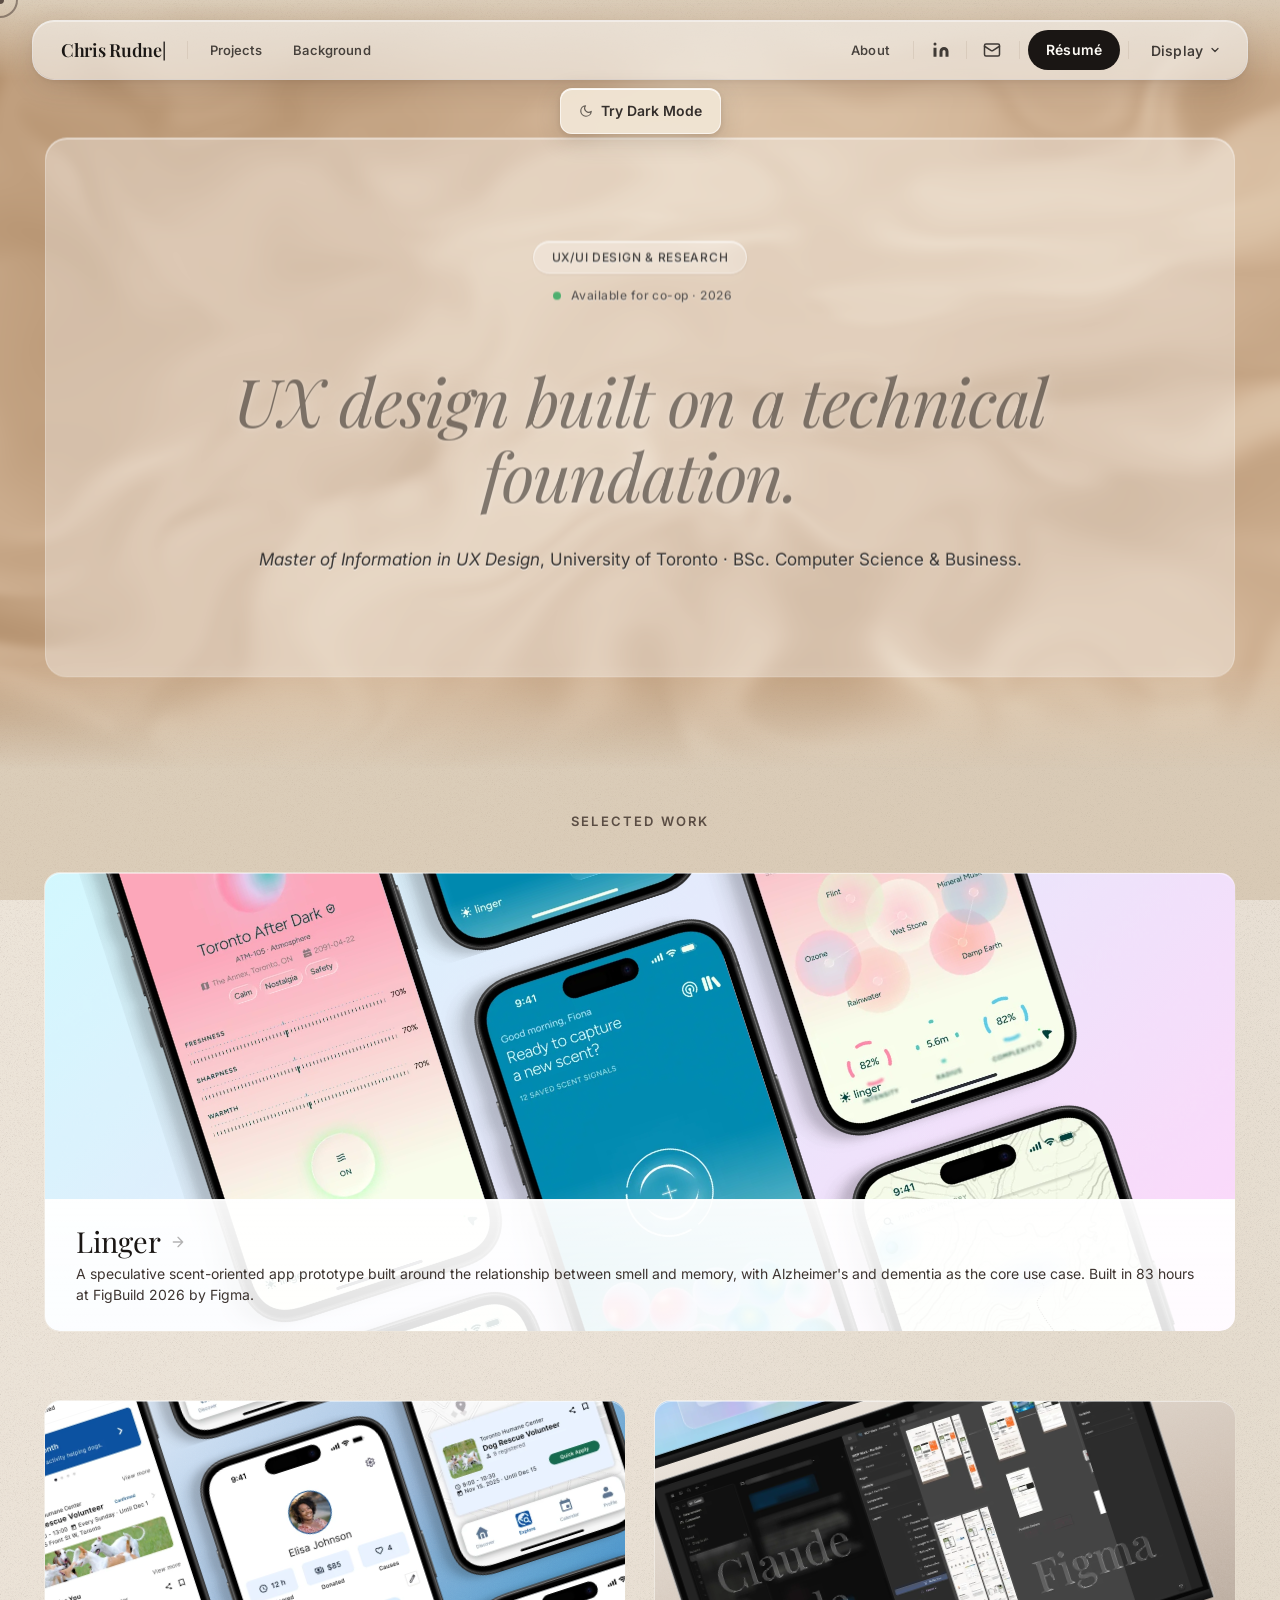
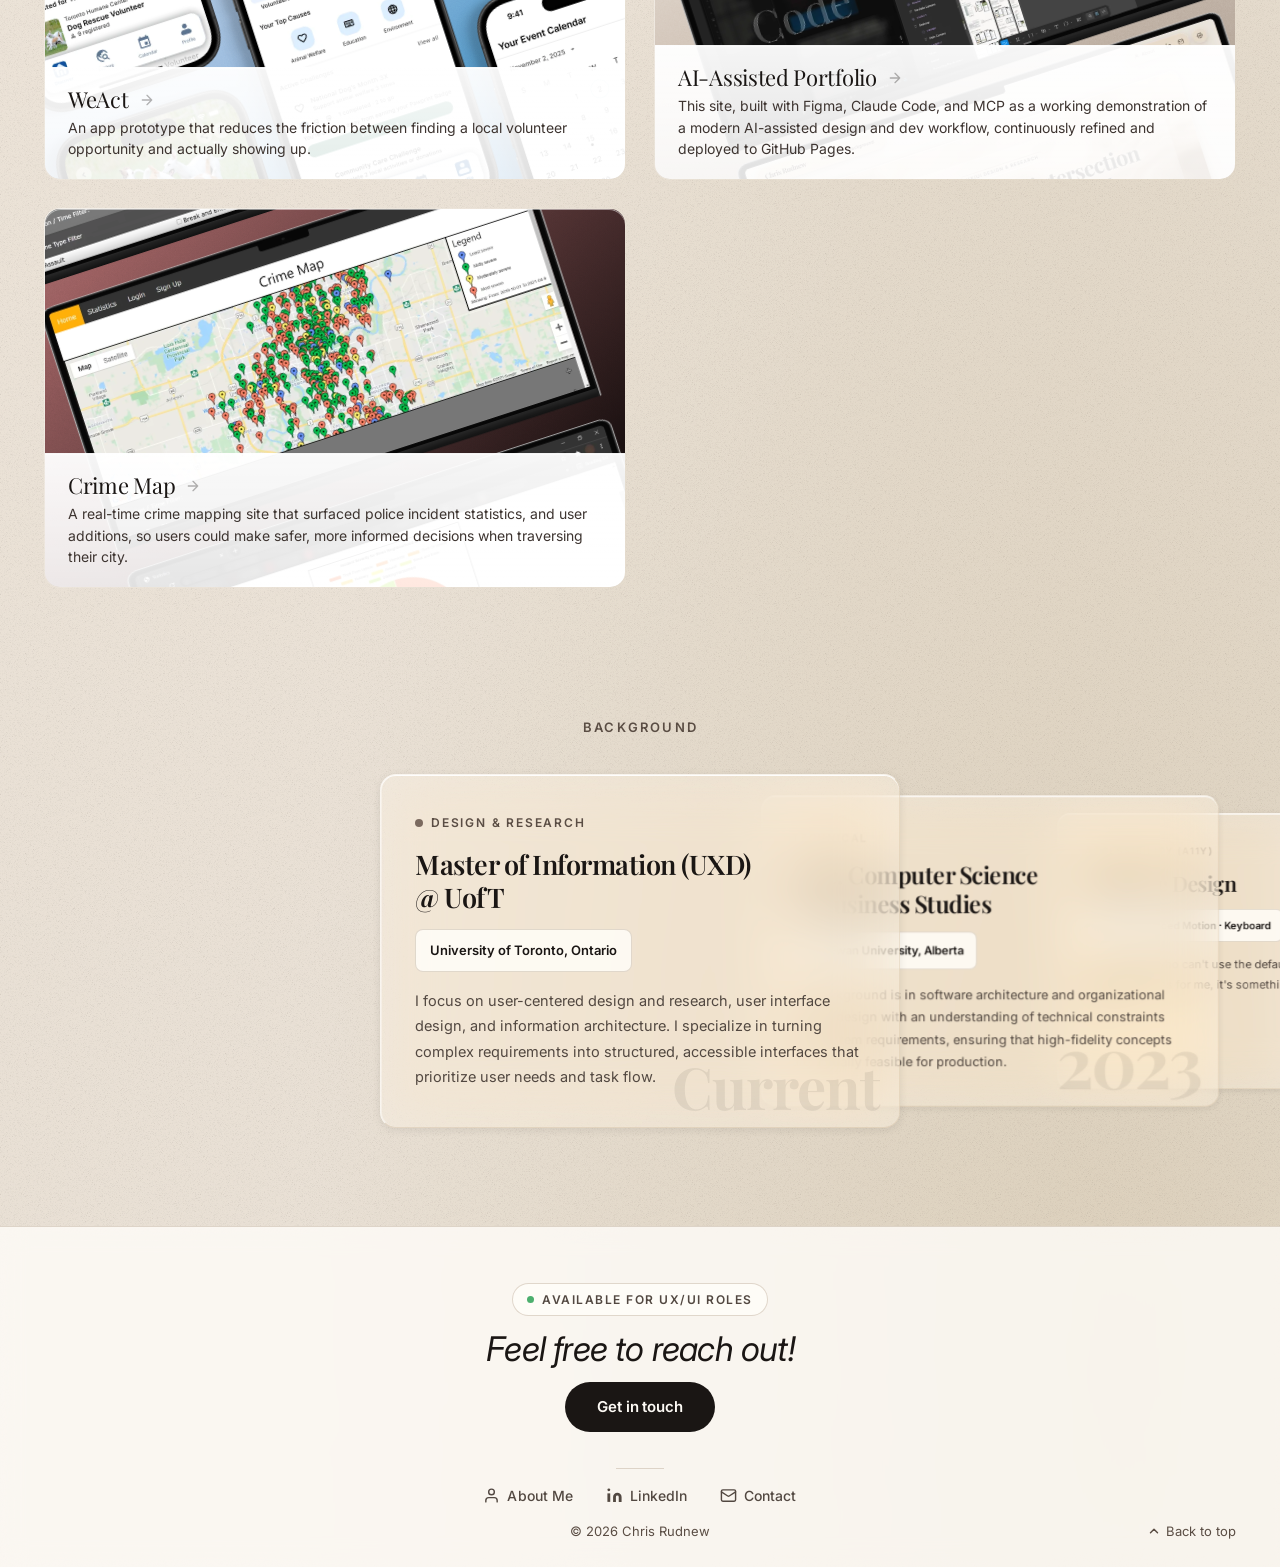
==== commit 93f410f5: "Replace backdrop-filter glass with opaque frost; add cursor label pills - Convert hero cards, projec" ====
--- a/index.html
+++ b/index.html
@@ -9,7 +9,7 @@
   <link rel="preconnect" href="https://fonts.googleapis.com">
   <link rel="preconnect" href="https://fonts.gstatic.com" crossorigin>
   <link href="https://fonts.googleapis.com/css2?family=Playfair+Display:ital,wght@0,400;0,600;0,700;1,400&family=Inter:wght@400;500;600&display=swap" rel="stylesheet">
-  <link rel="stylesheet" href="./style.css?v=148">
+  <link rel="stylesheet" href="./style.css?v=157">
   <!-- Theme restore: runs before first paint to avoid flash; pageshow handles bfcache restores -->
   <script>(function(){function applyPrefs(){var t=localStorage.getItem('theme')||'light',c=localStorage.getItem('contrast')||'normal',m=localStorage.getItem('motion')||'normal';document.documentElement.setAttribute('data-theme',t);document.documentElement.setAttribute('data-contrast',c);document.documentElement.setAttribute('data-motion',m);}applyPrefs();var motionOn=(localStorage.getItem('motion')||'normal')!=='reduced'&&!window.matchMedia('(prefers-reduced-motion: reduce)').matches;/* INTRO_GATE: set to true to play every reload (testing); set to false to gate per-session via sessionStorage (production) */var INTRO_ALWAYS=false;var introWillRun=motionOn&&(INTRO_ALWAYS||!sessionStorage.getItem('introPlayed'))&&window.innerWidth>=768;window._introWillRun=introWillRun;if(introWillRun){document.documentElement.classList.add('intro-running');setTimeout(function(){document.documentElement.classList.remove('intro-running');},4000);}else if(motionOn){document.documentElement.classList.add('pre-anim');setTimeout(function(){document.documentElement.classList.remove('pre-anim');},1500);}window.addEventListener('pageshow',function(e){if(e.persisted)applyPrefs();});if(!sessionStorage.getItem('displayTipSeen')){window._showDisplayTip=true;sessionStorage.setItem('displayTipSeen','1');}})();</script>
   <style>/* page-specific overrides (none currently) */</style>
@@ -266,7 +266,7 @@
   <footer-component></footer-component>
 
   <!-- Shared layout (header, footer, settings, cursor) -->
-  <script src="./layout.js?v=27"></script>
+  <script src="./layout.js?v=32"></script>
 
   <!-- Bento card deck (desktop only) -->
   <script>(function(){
@@ -658,8 +658,8 @@
     document.documentElement.classList.remove('pre-anim');
     const mm = gsap.matchMedia();
 
-    // Extend cursor hover to page-specific elements
-    addCursorHover('.card, .bento-card');
+    // Cursor pills (link/button labels) are bound site-wide in layout.js; project
+    // cards get "← View" automatically via their stretched <a>. Nothing to do here.
 
     /* ==================== HERO ENTRANCE ==================== */
     function _runHeroEntrance(opts) {
--- a/style.css
+++ b/style.css
@@ -188,17 +188,42 @@
   background: var(--accent-text); border-radius: 50%;
   pointer-events: none; z-index: 9999;
   will-change: transform;
-  transition: transform 0.15s ease;
+  /* No transform transition — the dot tracks the pointer instantly (the 0.15s
+     ease here was a hidden source of lag). */
 }
 .cursor-ring {
   position: fixed; left: 0; top: 0;
   width: 36px; height: 36px;
-  border: 1.5px solid rgba(92,78,69,0.4);
+  /* Theme-adaptive + higher contrast so the ring stays trackable on every
+     background (was hardcoded light-brown → invisible on dark). */
+  border: 2px solid color-mix(in srgb, var(--accent-text) 60%, transparent);
   border-radius: 50%; pointer-events: none; z-index: 9998;
   will-change: transform;
-  transition: width 0.3s ease, height 0.3s ease, border-color 0.3s ease;
+  display: flex; align-items: center; justify-content: center;
+  overflow: hidden; white-space: nowrap; box-sizing: border-box;
+  transition: width 0.28s cubic-bezier(0.22,1,0.36,1),
+              height 0.28s cubic-bezier(0.22,1,0.36,1),
+              border-radius 0.28s cubic-bezier(0.22,1,0.36,1),
+              border-color 0.3s ease,
+              background-color 0.2s ease,
+              padding 0.28s cubic-bezier(0.22,1,0.36,1);
 }
 .cursor-ring.hovering { width: 54px; height: 54px; border-color: var(--accent-text); }
+
+/* Label pill — ring morphs into a small accent-filled pill on hover.
+   Label colour is --bg, which auto-contrasts against the --accent-text fill
+   in every theme (cream-on-brown light, dark-on-tan dark). */
+.cursor-label {
+  opacity: 0;
+  font-family: var(--font-body, 'Inter', sans-serif);
+  font-size: 12px; font-weight: 600; letter-spacing: 0.01em; line-height: 1;
+  color: var(--bg);
+  transition: opacity 0.16s ease;
+}
+.cursor-ring.is-label { background: var(--accent-text); border-color: transparent; }
+.cursor-ring.is-label .cursor-label { opacity: 1; }
+.cursor-ring.is-view { width: 88px; height: 30px; border-radius: 16px; padding: 0 14px; }
+.cursor-ring.is-ext  { width: 46px; height: 30px; border-radius: 16px; padding: 0 12px; font-size: 14px; }
 
 /* ============================================================
    HEADER — Glassmorphism
@@ -1329,15 +1354,16 @@
 /* HOME — frosted card adopts full outer-card padding + radius + stronger frost */
 body[data-page-tint="home"] .hero-text-backdrop {
   padding: 72px 80px; gap: 28px; border-radius: var(--radius-lg);
-  background: rgba(255, 255, 255, 0.26);
-  backdrop-filter: blur(14px) saturate(1.4) brightness(1.02);
-  -webkit-backdrop-filter: blur(14px) saturate(1.4) brightness(1.02);
+  background: rgba(255, 255, 255, 0.34);
+  /* Fake frost — none overrides the base .hero-text-backdrop blur on home */
+  backdrop-filter: none;
+  -webkit-backdrop-filter: none;
   justify-content: center;
   /* Tall enough that Linger peeks just below the fold — creates scroll pull */
   min-height: clamp(375px, 60vh, 540px);
 }
 [data-theme="dark"] body[data-page-tint="home"] .hero-text-backdrop {
-  background: rgba(36, 26, 22, 0.71);
+  background: rgba(36, 26, 22, 0.42);
 }
 
 /* ABOUT — bg zone shorter (about hero has less content) */
@@ -1353,12 +1379,13 @@
 /* ABOUT — same card padding + stronger frost */
 body[data-page-tint="about"] .hero-text-backdrop {
   padding: 72px 80px; gap: 28px; border-radius: var(--radius-lg);
-  background: rgba(255, 255, 255, 0.26);
-  backdrop-filter: blur(24px) saturate(1.4) brightness(1.02);
-  -webkit-backdrop-filter: blur(24px) saturate(1.4) brightness(1.02);
+  background: rgba(255, 255, 255, 0.34);
+  /* See-through frost — none overrides the base blur over the liquid canvas */
+  backdrop-filter: none;
+  -webkit-backdrop-filter: none;
 }
 [data-theme="dark"] body[data-page-tint="about"] .hero-text-backdrop {
-  background: rgba(36, 26, 22, 0.71);
+  background: rgba(36, 26, 22, 0.42);
 }
 
 /* Tablet responsive */
@@ -2420,9 +2447,11 @@
   display: flex; flex-direction: row;
   align-items: center; gap: 28px;
   padding: 26px 32px;
-  backdrop-filter: blur(10px) saturate(1.4) brightness(1.15);
-  -webkit-backdrop-filter: blur(10px) saturate(1.4) brightness(1.15);
-  background: rgba(255, 255, 255, 0.62);
+  /* Fake frosted glass — no backdrop-filter, so the infinitely-scrolling
+     phone image underneath never forces a per-frame blur recompute (the
+     choppy-on-mobile case). An opaque-ish white gradient reads as frost;
+     the inset top highlight + border are what actually sell "glass". */
+  background: linear-gradient(rgba(255, 255, 255, 0.96), rgba(255, 255, 255, 0.88));
   border-top: 1px solid rgba(255, 255, 255, 0.55);
   box-shadow:
     inset 0 1px 0 rgba(255, 255, 255, 0.50),
@@ -2482,9 +2511,10 @@
 .card--feature .btn svg { opacity: 1; }
 .card--feature .btn:hover svg { opacity: 1; transform: translateX(3px); }
 
-/* Dark mode — more opaque glass so light text reads on bright card backgrounds */
+/* Dark mode — opaque fake-frost (no backdrop-filter on the base now), so light
+   text reads on bright card backgrounds and the scrolling image stays hidden. */
 [data-theme="dark"] .card-glass-panel {
-  background: rgba(0, 0, 0, 0.52);
+  background: linear-gradient(rgba(0, 0, 0, 0.78), rgba(0, 0, 0, 0.86));
   border-top-color: rgba(255, 255, 255, 0.10);
 }
 [data-theme="dark"] .card-glass-panel-text h3 {
@@ -2495,7 +2525,7 @@
 
 /* High contrast light — solid glass, black text guaranteed readable */
 [data-contrast="high"] .card-glass-panel {
-  background: rgba(255, 255, 255, 0.96);
+  background: rgb(255, 255, 255);
   backdrop-filter: none;
   -webkit-backdrop-filter: none;
   border-top-color: rgba(0, 0, 0, 0.25);
@@ -2505,7 +2535,7 @@
 
 /* High contrast dark — solid dark glass, white text guaranteed readable */
 [data-theme="dark"][data-contrast="high"] .card-glass-panel {
-  background: rgba(0, 0, 0, 0.96);
+  background: rgb(0, 0, 0);
   backdrop-filter: none;
   -webkit-backdrop-filter: none;
   border-top-color: rgba(255, 255, 255, 0.35);
@@ -2925,9 +2955,9 @@
   margin: 0; padding: 0;
   border: 0;
   border-top: 1px solid rgba(255, 255, 255, 0.55);
-  background: rgba(225, 212, 196, 0.32);
-  backdrop-filter: blur(8.5px) saturate(1.1);
-  -webkit-backdrop-filter: blur(8.5px) saturate(1.1);
+  background: rgba(225, 212, 196, 0.92);
+  backdrop-filter: none;
+  -webkit-backdrop-filter: none;
   box-shadow:
     inset 0 1px 0 rgba(255, 255, 255, 0.60),
     0 -8px 12px -6px rgba(62, 40, 22, 0.10);
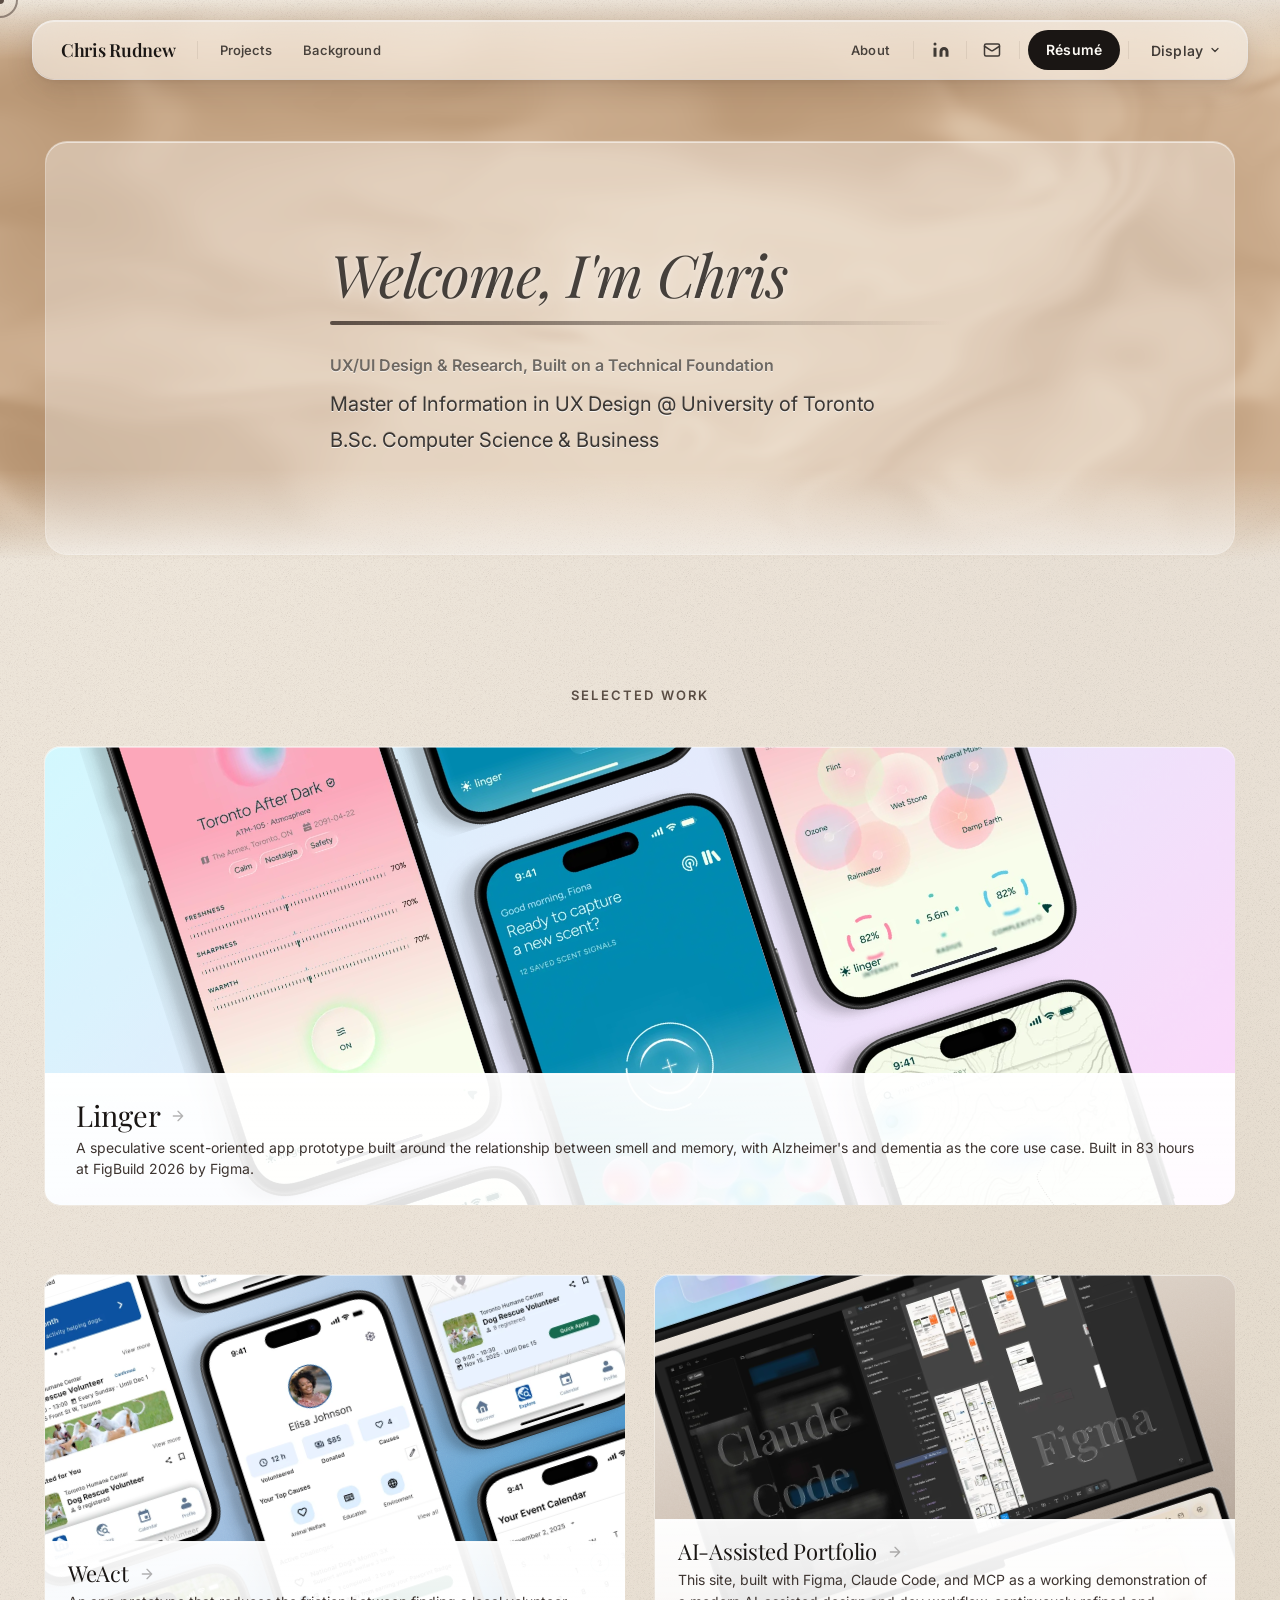
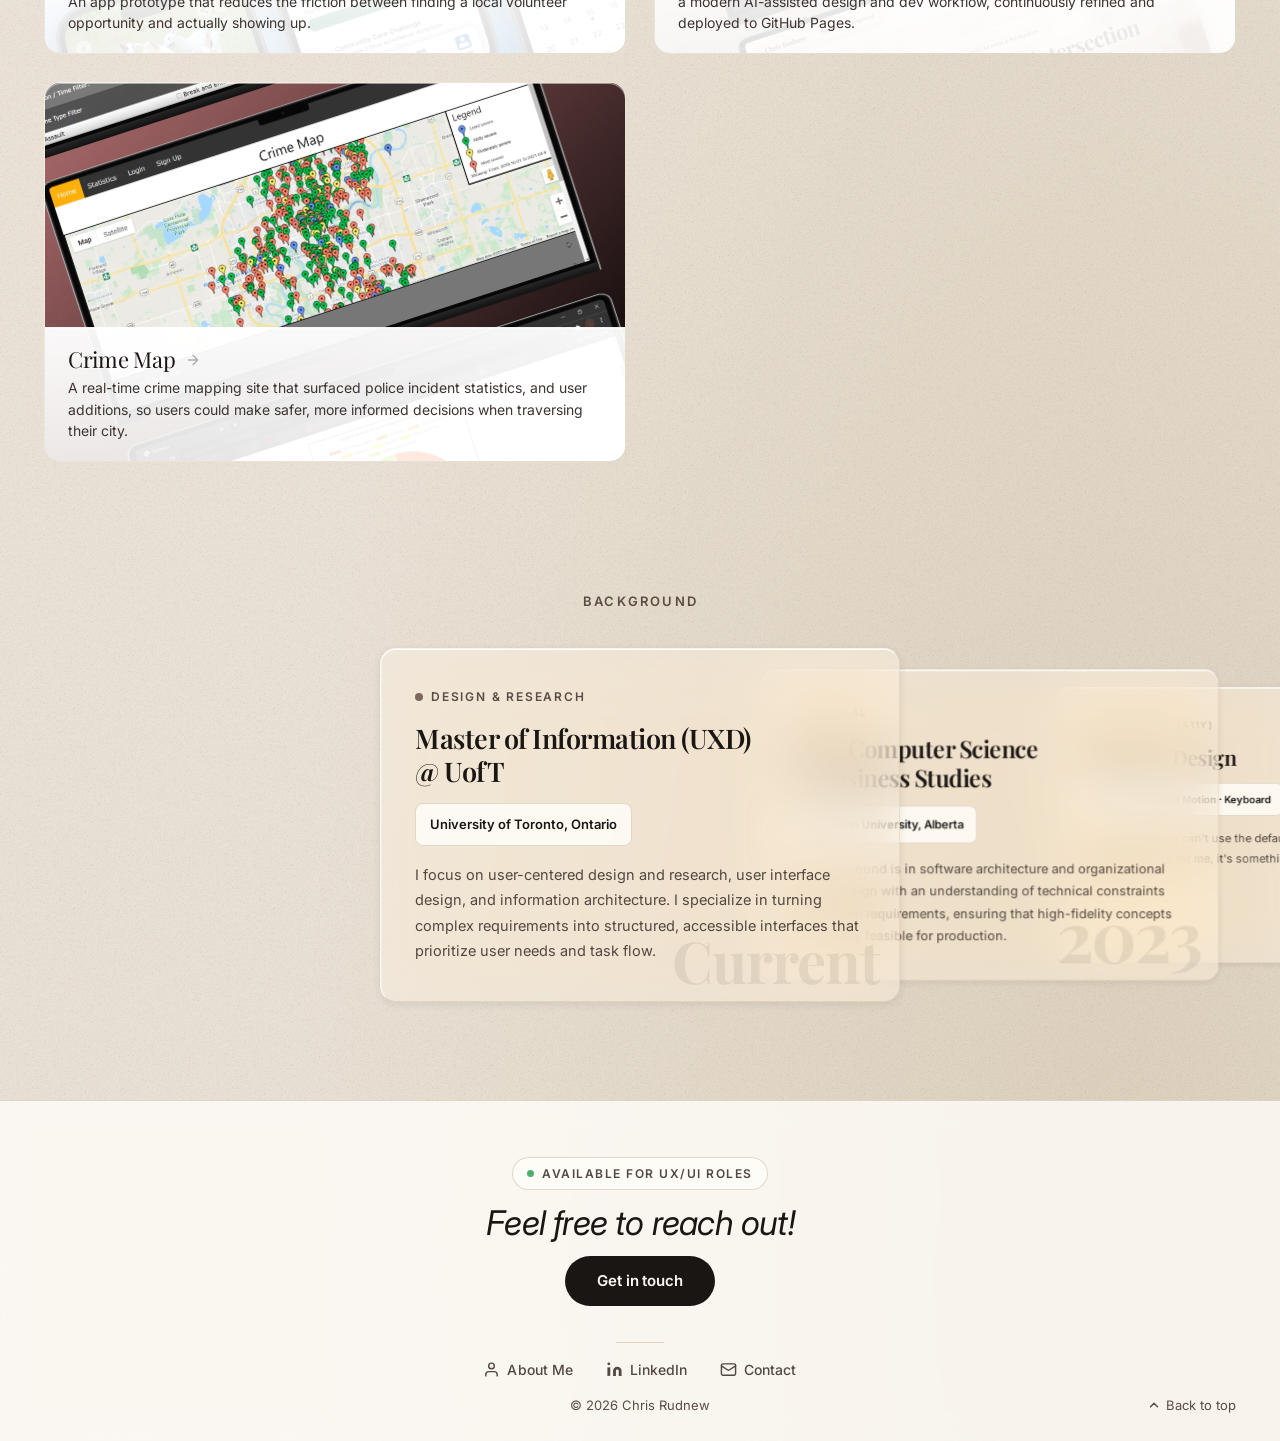
==== commit c469743a: "Simplify home hero; remove intro animation and dark-mode tooltip - Remove the orb/typewriter intro e" ====
--- a/index.html
+++ b/index.html
@@ -9,9 +9,9 @@
   <link rel="preconnect" href="https://fonts.googleapis.com">
   <link rel="preconnect" href="https://fonts.gstatic.com" crossorigin>
   <link href="https://fonts.googleapis.com/css2?family=Playfair+Display:ital,wght@0,400;0,600;0,700;1,400&family=Inter:wght@400;500;600&display=swap" rel="stylesheet">
-  <link rel="stylesheet" href="./style.css?v=157">
+  <link rel="stylesheet" href="./style.css?v=159">
   <!-- Theme restore: runs before first paint to avoid flash; pageshow handles bfcache restores -->
-  <script>(function(){function applyPrefs(){var t=localStorage.getItem('theme')||'light',c=localStorage.getItem('contrast')||'normal',m=localStorage.getItem('motion')||'normal';document.documentElement.setAttribute('data-theme',t);document.documentElement.setAttribute('data-contrast',c);document.documentElement.setAttribute('data-motion',m);}applyPrefs();var motionOn=(localStorage.getItem('motion')||'normal')!=='reduced'&&!window.matchMedia('(prefers-reduced-motion: reduce)').matches;/* INTRO_GATE: set to true to play every reload (testing); set to false to gate per-session via sessionStorage (production) */var INTRO_ALWAYS=false;var introWillRun=motionOn&&(INTRO_ALWAYS||!sessionStorage.getItem('introPlayed'))&&window.innerWidth>=768;window._introWillRun=introWillRun;if(introWillRun){document.documentElement.classList.add('intro-running');setTimeout(function(){document.documentElement.classList.remove('intro-running');},4000);}else if(motionOn){document.documentElement.classList.add('pre-anim');setTimeout(function(){document.documentElement.classList.remove('pre-anim');},1500);}window.addEventListener('pageshow',function(e){if(e.persisted)applyPrefs();});if(!sessionStorage.getItem('displayTipSeen')){window._showDisplayTip=true;sessionStorage.setItem('displayTipSeen','1');}})();</script>
+  <script>(function(){function applyPrefs(){var t=localStorage.getItem('theme')||'light',c=localStorage.getItem('contrast')||'normal',m=localStorage.getItem('motion')||'normal';document.documentElement.setAttribute('data-theme',t);document.documentElement.setAttribute('data-contrast',c);document.documentElement.setAttribute('data-motion',m);}applyPrefs();var motionOn=(localStorage.getItem('motion')||'normal')!=='reduced'&&!window.matchMedia('(prefers-reduced-motion: reduce)').matches;if(motionOn){document.documentElement.classList.add('pre-anim');setTimeout(function(){document.documentElement.classList.remove('pre-anim');},1500);}window.addEventListener('pageshow',function(e){if(e.persisted)applyPrefs();});})();</script>
   <style>/* page-specific overrides (none currently) */</style>
 </head>
 <body data-page-tint="home">
@@ -19,42 +19,7 @@
   <!-- Skip to main content — keyboard / screen reader -->
   <a class="skip-link" href="#projects-heading">Skip to main content</a>
 
-<!-- Intro: Glass Orb Unfold (first visit per session, ≥768px only)
-       Note: intro-orb-frost lives OUTSIDE intro-root so its backdrop-filter
-       can blur the canvas behind it (intro-root creates a stacking context
-       that would otherwise isolate the frost from the canvas backdrop). -->
-  <!-- Veil: full-viewport SVG painted with --bg-primary, with a mask that
-       punches a hole at the orb position. JS animates #intro-veil-hole's
-       attributes (x/y/width/height/rx) in sync with the orb so the hole
-       tracks the morph. SVG mask is bulletproof across Chrome/Safari/Firefox
-       and supports rounded-rectangle holes natively via the rx attribute. -->
-  <svg class="intro-veil" id="intro-veil" aria-hidden="true">
-    <defs>
-      <mask id="intro-veil-mask">
-        <rect width="100%" height="100%" fill="white"/>
-        <rect id="intro-veil-hole" x="0" y="0" width="0" height="0" rx="0" fill="black"/>
-      </mask>
-    </defs>
-    <rect width="100%" height="100%" mask="url(#intro-veil-mask)"/>
-  </svg>
-  <!-- Intro backdrop: flat tan layer BEHIND the WebGL canvas. Gives the canvas's
-       top/bottom mask-fade a matching brown edge during the intro, then fades out
-       to reveal the page's real background — colour AND gradients — in sync with
-       the rest of the entrance, instead of snapping. -->
-  <div class="intro-bg-fade" id="intro-bg-fade" aria-hidden="true"></div>
-  <div class="intro-orb-frost" id="intro-orb-frost" aria-hidden="true"></div>
-  <div class="intro-root" id="intro-root" aria-hidden="true">
-    <div class="intro-orb" id="intro-orb"></div>
-    <div class="intro-name" id="intro-name"></div>
-  </div>
-
   <header-component></header-component>
-
-  <!-- Dark mode nudge tooltip — shown once per session via sessionStorage -->
-  <div class="display-tooltip" id="display-tooltip" aria-hidden="true">
-    <svg width="14" height="14" viewBox="0 0 24 24" fill="none" stroke="currentColor" stroke-width="2" stroke-linecap="round" stroke-linejoin="round" aria-hidden="true" style="flex-shrink:0; opacity:0.75;"><path d="M21 12.79A9 9 0 1 1 11.21 3 7 7 0 0 0 21 12.79z"/></svg>
-    Try Dark Mode
-  </div>
 
   <!-- Hero atmospheric backdrop — full-bleed canvas, hero zone only -->
   <div class="hero-bg-zone" aria-hidden="true">
@@ -74,16 +39,14 @@
           <div class="hero-body">
 
             <div class="hero-text-col">
-              <!-- Eyebrow: pill + availability ping, now in normal flow above h1 -->
-              <div class="hero-header-row">
-                <p class="hero-eyebrow" aria-hidden="true">UX/UI Design &amp; Research</p>
-                <div class="hero-avail-chip hero-avail-chip--top">
-                  <span class="hero-avail-dot" aria-hidden="true"></span>
-                  <span>Available for co-op &middot; 2026</span>
-                </div>
+              <h1 id="hero-heading">Welcome, I'm Chris<span class="underline-draw" aria-hidden="true"></span></h1>
+              <div class="hero-meta">
+                <p class="hero-tagline">UX/UI Design &amp; Research, Built on a Technical Foundation</p>
+                <p class="hero-subtitle">
+                  <span class="hero-credential">Master of Information in UX Design @ University of Toronto</span>
+                  <span class="hero-credential">B.Sc. Computer Science &amp; Business</span>
+                </p>
               </div>
-              <h1 id="hero-heading">UX design built on a technical foundation.<span class="underline-draw" aria-hidden="true"></span></h1>
-              <p class="hero-subtitle"><em>Master of Information in UX Design</em>, University of Toronto · BSc. Computer Science &amp; Business.</p>
             </div>
 
           </div>
@@ -310,9 +273,23 @@
     // Activate deck first so cards reflect deck width (420px), then measure
     // natural content height at that width — this is the correct tallest card.
     wrap.classList.add('bento-deck-active');
-    var maxH = Math.max.apply(null, cards.map(function(c) { return c.offsetHeight; }));
-    wrap.style.height = (maxH + 10) + 'px';
-    cards.forEach(function(c) { c.style.height = maxH + 'px'; });
+
+    // Measure with each card's height freed first — if a previous measurement
+    // pinned a card short, that stale fixed height would cap offsetHeight and
+    // the real (now-larger) content would be clipped instead of re-measured.
+    function measureAndSetHeight() {
+      cards.forEach(function(c) { c.style.height = 'auto'; });
+      var maxH = Math.max.apply(null, cards.map(function(c) { return c.offsetHeight; }));
+      wrap.style.height = (maxH + 10) + 'px';
+      cards.forEach(function(c) { c.style.height = maxH + 'px'; });
+    }
+    measureAndSetHeight();
+    // Re-measure once webfonts finish loading — Inter's metrics differ from
+    // the fallback font, so the initial (pre-swap) height can be too short
+    // and clip the card text against the bottom padding.
+    if (document.fonts && document.fonts.ready) {
+      document.fonts.ready.then(measureAndSetHeight);
+    }
 
     var target = 0, current = 0, raf = null;
     function tick() {
@@ -662,191 +639,20 @@
     // cards get "← View" automatically via their stretched <a>. Nothing to do here.
 
     /* ==================== HERO ENTRANCE ==================== */
-    function _runHeroEntrance(opts) {
+    function _runHeroEntrance() {
       if (!motionOk()) return;
-      opts = opts || {};
-      if (opts.skipBgFade) {
-        /* Intro path: the WebGL canvas is already visible full-screen, so we
-           DON'T re-fade .hero-bg-zone (that would flicker).
-
-           The glass card is revealed with a TRANSFORM only — opacity is set to
-           1 in a single frame, never tweened. Animating opacity 0→1 on an
-           element with backdrop-filter renders it through partial group-opacity,
-           and the blur snaps to live sampling only when opacity hits 1 — that
-           one-frame "pop" is the flash seen right as the entrance ends. Sliding
-           it in (opacity already 1) keeps the backdrop consistent throughout.
-           Inner text has no backdrop-filter, so it still fades in normally. */
-        gsap.set('.hero', { opacity: 1, y: 26 });
-        gsap.timeline({ defaults: { ease: 'power3.out' } })
-          .to('.hero',                { y: 0, duration: 0.9 })
-          .from('.hero-header-row',   { y: 16, opacity: 0, duration: 0.6 },  '-=0.55')
-          .from('.hero h1',           { y: 36, opacity: 0, duration: 0.8 },  '-=0.40')
-          .to('.underline-draw',      { width: '100%', duration: 0.9, ease: 'power2.inOut' }, '-=0.25')
-          .from('.hero-subtitle',     { y: 24, opacity: 0, duration: 0.65 }, '-=0.50');
-      } else {
-        gsap.set('.hero-bg-zone', { opacity: 0 });
-        gsap.set('.hero',         { opacity: 0, y: 60 });
-        gsap.timeline({ defaults: { ease: 'power3.out' } })
-          .to('.hero-bg-zone',       { opacity: 1, duration: 1.2, delay: 0.1 })
-          .to('.hero',               { y: 0, opacity: 1, duration: 1 }, '<+0.1')
-          .from('.hero-header-row',        { y: 16, opacity: 0, duration: 0.6 },  '-=0.50')
-          .from('.hero h1',                { y: 36, opacity: 0, duration: 0.8 },  '-=0.30')
-          .to('.underline-draw',           { width: '100%', duration: 0.9, ease: 'power2.inOut' }, '-=0.25')
-          .from('.hero-subtitle',          { y: 24, opacity: 0, duration: 0.65 }, '-=0.50');
-      }
+      gsap.set('.hero-bg-zone', { opacity: 0 });
+      gsap.set('.hero',         { opacity: 0, y: 60 });
+      gsap.timeline({ defaults: { ease: 'power3.out' } })
+        .to('.hero-bg-zone',       { opacity: 1, duration: 1.2, delay: 0.1 })
+        .to('.hero',               { y: 0, opacity: 1, duration: 1 }, '<+0.1')
+        .from('.hero h1',          { y: 36, opacity: 0, duration: 0.8 },  '-=0.30')
+        .to('.underline-draw',     { width: '100%', duration: 0.9, ease: 'power2.inOut' }, '-=0.25')
+        .from('.hero-tagline',     { y: 18, opacity: 0, duration: 0.55 }, '-=0.55')
+        .from('.hero-subtitle',    { y: 24, opacity: 0, duration: 0.65 }, '-=0.40');
     }
     window._runHeroEntrance = _runHeroEntrance;
-
-    /* ==================== INTRO — Name Typing ==================== */
-    (function runIntro() {
-      if (!document.documentElement.classList.contains('intro-running')) {
-        _runHeroEntrance();
-        return;
-      }
-
-      const NAME_TEXT = 'Chris Rudnew';
-      const TYPE_MS   = 48;
-
-      const introRoot = document.getElementById('intro-root');
-      const veil      = document.getElementById('intro-veil');       // unused — kept hidden
-      const orb       = document.getElementById('intro-orb');
-      const orbFrost  = document.getElementById('intro-orb-frost');
-      const nameEl    = document.getElementById('intro-name');
-      const introBg   = document.getElementById('intro-bg-fade');    // tan layer behind canvas
-
-      if (!introRoot || !veil || !nameEl) {
-        document.documentElement.classList.remove('intro-running');
-        _runHeroEntrance();
-        return;
-      }
-
-      window._suppressHeaderTypewriter = true;
-
-      // Orb, frost + veil from the old morph intro are unused now — keep them out.
-      // The WebGL canvas (.hero-bg-zone) stays visible full-screen behind the
-      // name via the `html.intro-running .hero-bg-zone { opacity: 1 }` rule.
-      if (orb)      gsap.set(orb,      { opacity: 0, display: 'none' });
-      if (orbFrost) gsap.set(orbFrost, { opacity: 0, display: 'none' });
-      veil.style.display = 'none';
-
-      // Pin the tan backdrop visible inline so it survives intro-running being
-      // dropped at hand-off (the CSS `display:block` rule is class-gated). We
-      // fade it out via GSAP then, revealing the real page background.
-      if (introBg) { introBg.style.display = 'block'; introBg.style.opacity = '1'; }
-
-      // Hide the hero card itself during typing so only the canvas + name show.
-      gsap.set('.hero', { opacity: 0 });
-
-      // Center the typed name in the WebGL canvas (.hero-bg-zone) — not the
-      // viewport. The canvas starts at the top and is shorter than the viewport,
-      // so its vertical midpoint sits above 50vh. Measure it and pin the name there.
-      const bgZone  = document.querySelector('.hero-bg-zone');
-      const bgRect  = bgZone ? bgZone.getBoundingClientRect() : null;
-      const canvasCenterY = (bgRect && bgRect.height)
-        ? bgRect.top + bgRect.height / 2
-        : window.innerHeight / 2;
-      gsap.set(nameEl, { top: canvasCenterY, left: 0, right: 0, x: 0, y: '-50%', opacity: 0 });
-
-      // ── Master timeline ──
-      const tl = gsap.timeline({ onComplete: endIntro });
-
-      /* Phase 1 — typewriter. typingCancelled lets skip() halt the setTimeout
-         chain so the name doesn't keep typing during the fast-forward. */
-      let typingCancelled = false;
-      tl.add(() => {
-        if (typingCancelled) return;
-        nameEl.style.opacity = '1';
-        let i = 0;
-        (function tick() {
-          if (typingCancelled) return;
-          i++;
-          nameEl.textContent = NAME_TEXT.slice(0, i);
-          if (i < NAME_TEXT.length) setTimeout(tick, TYPE_MS);
-        })();
-      }, 0.30);
-
-      // When typing finishes, hold a beat, then fade the intro away.
-      const TYPE_DONE = 0.30 + (NAME_TEXT.length * TYPE_MS) / 1000;
-      const FADE_AT   = TYPE_DONE + 0.55;
-
-      /* Phase 2 — the typed name fades away. */
-      tl.to(nameEl, { opacity: 0, duration: 0.40, ease: 'power2.out' }, FADE_AT);
-
-      /* Phase 3 — handoff: header bar + hero card fade in over the still-visible
-         canvas, then the hero content reveals. Starts once the name is gone. */
-      tl.add(() => {
-        // Pin the canvas visible so dropping intro-running's `!important` rule
-        // doesn't make it flicker out.
-        gsap.set('.hero-bg-zone', { opacity: 1 });
-
-        // Drop intro-running — page content (header, main, etc.) becomes eligible
-        // to show. skipBgFade keeps the card hidden until its own fade runs.
-        document.documentElement.classList.remove('intro-running');
-
-        // Fade the tan backdrop out to reveal the page's real background (colour
-        // AND gradients) at the same pace as everything else — this is what stops
-        // the top/bottom brown borders from snapping to off-white. It sits behind
-        // the canvas, so the canvas/card stay put while only the borders cross-fade.
-        if (introBg) gsap.to(introBg, { opacity: 0, duration: 1.4, ease: 'sine.inOut',
-          onComplete: () => { introBg.style.display = 'none'; } });
-
-        // Fade the header bar in (the intro-running rule that hid it no longer
-        // applies once the class is gone, so animate from 0 explicitly).
-        const header = document.querySelector('body > header');
-        if (header) gsap.fromTo(header, { opacity: 0 },
-          { opacity: 1, duration: 0.7, ease: 'power2.out' });
-
-        // Hero card + content entrance over the canvas (no bg re-fade).
-        _runHeroEntrance({ skipBgFade: true });
-
-        // Signal intro done — layout.js listens for this to type the nav name.
-        if (!window._introDone) {
-          window._introDone = true;
-          document.dispatchEvent(new CustomEvent('intro:done'));
-        }
-      }, FADE_AT + 0.45);
-
-      // Tail so endIntro doesn't fire until the entrance AND the 1.4s backdrop
-      // crossfade have both finished (endIntro removes intro-root + the backdrop).
-      tl.to({}, { duration: 1.55 }, FADE_AT + 0.45);
-
-      /* Skip — any input compresses remainder to ~0.25s and halts the typewriter
-         (typing it out at fast-forward speed looks janky). */
-      let skipped = false;
-      function skip() {
-        if (skipped || tl.progress() >= 1) return;
-        skipped = true;
-        typingCancelled = true;
-        gsap.set(nameEl, { opacity: 0 });
-        tl.timeScale(Math.max(1, (tl.duration() - tl.time()) / 0.25));
-        removeListeners();
-      }
-      function removeListeners() {
-        window.removeEventListener('keydown', skip);
-        window.removeEventListener('click', skip);
-        window.removeEventListener('touchstart', skip);
-        window.removeEventListener('wheel', skip);
-      }
-      window.addEventListener('keydown', skip, { passive: true });
-      window.addEventListener('click',   skip, { passive: true });
-      window.addEventListener('touchstart', skip, { passive: true });
-      window.addEventListener('wheel',   skip, { passive: true });
-
-      function endIntro() {
-        removeListeners();
-        sessionStorage.setItem('introPlayed', '1');
-        document.documentElement.classList.remove('intro-running');
-        if (veil && veil.parentNode)           veil.parentNode.removeChild(veil);
-        if (introRoot && introRoot.parentNode) introRoot.parentNode.removeChild(introRoot);
-        if (orbFrost && orbFrost.parentNode)   orbFrost.parentNode.removeChild(orbFrost);
-        if (introBg && introBg.parentNode)     introBg.parentNode.removeChild(introBg);
-        // Safety net: ensure intro:done fired even if the handoff was skipped past.
-        if (!window._introDone) {
-          window._introDone = true;
-          document.dispatchEvent(new CustomEvent('intro:done'));
-        }
-      }
-    })();
+    _runHeroEntrance();
 
     /* ==================== DESKTOP SCROLL ANIMATIONS ==================== */
     /* Handled by anim-io.js (CSS @keyframes + IntersectionObserver).
@@ -927,104 +733,5 @@
     }); // end mm.add desktop
   </script>
 
-
-  <!-- Dark mode nudge — sessionStorage, once per session -->
-  <script>
-  (function () {
-    if (!window._showDisplayTip) return;
-
-    var tip = document.getElementById('display-tooltip');
-    if (!tip) return;
-
-    var dismissed = false;
-
-    function dismiss() {
-      if (dismissed) return;
-      dismissed = true;
-      gsap.killTweensOf(tip);
-      tip.classList.remove('is-demo-dark', 'is-traveling');
-      gsap.to(tip, { opacity: 0, y: 6, duration: 0.3, ease: 'power2.in',
-        onComplete: function () {
-          tip.classList.remove('is-visible');
-          tip.setAttribute('aria-hidden', 'true');
-        }
-      });
-      document.removeEventListener('click', dismiss);
-      var sw = document.querySelector('.settings-wrap');
-      if (sw) sw.removeEventListener('mouseenter', dismiss);
-    }
-
-    function bindDismiss() {
-      setTimeout(function () {
-        document.addEventListener('click', dismiss, { once: true });
-        var sw = document.querySelector('.settings-wrap');
-        if (sw) sw.addEventListener('mouseenter', dismiss, { once: true });
-      }, 300);
-    }
-
-    function runDemoCycle() {
-      // light (hold 1.0s) → dark transition → hold 1.4s → back to light → auto-dismiss
-      setTimeout(function () { if (!dismissed) tip.classList.add('is-demo-dark'); }, 1000);
-      setTimeout(function () { if (!dismissed) tip.classList.remove('is-demo-dark'); }, 2800);
-      setTimeout(dismiss, 4800);
-    }
-
-    function show() {
-      var btn = document.querySelector('.settings-btn');
-      if (!btn) return;
-      var r = btn.getBoundingClientRect();
-      if (r.width === 0) return;
-
-      // Compute final (destination) position — below the Display button
-      var tipW = tip.offsetWidth || 160;
-      var finalLeft = r.left + r.width / 2 - tipW / 2;
-      finalLeft = Math.max(8, Math.min(finalLeft, window.innerWidth - tipW - 8));
-      var finalTop = r.bottom + 20;
-      var arrowX   = r.left + r.width / 2 - finalLeft;
-
-      // Tooltip STARTS at viewport center — left is set here, GSAP x stays 0
-      var centerLeft = window.innerWidth / 2 - tipW / 2;
-      centerLeft = Math.max(8, Math.min(centerLeft, window.innerWidth - tipW - 8));
-
-      // Place tooltip at viewport center — GSAP animates `left` directly to finalLeft (no x trick)
-      tip.style.top  = finalTop + 'px';
-      tip.style.left = centerLeft + 'px';
-      tip.style.setProperty('--arrow-x', (tipW / 2) + 'px');
-
-      tip.removeAttribute('aria-hidden');
-      tip.classList.add('is-visible', 'is-traveling');
-
-      // ── GSAP entrance — scale pop then slide to button ──
-      gsap.set(tip, { y: 4, opacity: 0, scale: 0.68, transformOrigin: 'top center' });
-
-      gsap.timeline({
-        onComplete: function () {
-          tip.classList.remove('is-traveling');
-          tip.style.setProperty('--arrow-x', arrowX + 'px');
-          runDemoCycle();
-          bindDismiss();
-        }
-      })
-        // 1. Pop in with spring overshoot
-        .to(tip, { opacity: 1, y: 0, scale: 1, duration: 0.36, ease: 'back.out(2.8)' })
-        // 2. Hold at center so the eye registers it appeared, then casual slide
-        //    back.out(1.4) = gentle overshoot of ~6px, settles smoothly. Single
-        //    motion — no separate "squish" or "compress" phases (they look cheap).
-        .to(tip, { left: finalLeft, duration: 1.10, ease: 'back.out(1.4)' }, '+=0.45');
-    }
-
-    // Fire shortly after page load — but wait for the intro to finish first
-    // so the tooltip doesn't pop in during the orb morph.
-    function fire() { setTimeout(show, 500); }
-    if (window._introDone) {
-      fire();
-    } else if (window._introWillRun || document.documentElement.classList.contains('intro-running')) {
-      document.addEventListener('intro:done', fire, { once: true });
-    } else {
-      setTimeout(show, 600);
-    }
-  })();
-  </script>
-
 </body>
 </html>
--- a/style.css
+++ b/style.css
@@ -1276,9 +1276,7 @@
     rgba(255, 255, 255, 0.06) 35%,
     transparent 60%);
 }
-.hero-text-backdrop > .hero-eyebrow,
 .hero-text-backdrop > .about-status-chip,
-.hero-text-backdrop > .hero-avail-chip,
 .hero-text-backdrop > .hero-body,
 .hero-text-backdrop > h1,
 .hero-text-backdrop > .hero-subtitle {
@@ -1343,24 +1341,26 @@
 /* HOME — bg zone height + gradient mask.
    Height sized so the fade completes around the divider below the hero card. */
 body[data-page-tint="home"] .hero-bg-zone {
-  height: clamp(770px, 84vh, 880px);
+  height: clamp(560px, 62vh, 700px);
   -webkit-mask-image: linear-gradient(to bottom,
-    transparent 0, rgba(0,0,0,1) 80px,
-    rgba(0,0,0,1) calc(100% - 105px), transparent 100%);
+    transparent 0, rgba(0,0,0,1) 60px,
+    rgba(0,0,0,1) calc(100% - 90px), transparent 100%);
           mask-image: linear-gradient(to bottom,
-    transparent 0, rgba(0,0,0,1) 80px,
-    rgba(0,0,0,1) calc(100% - 105px), transparent 100%);
+    transparent 0, rgba(0,0,0,1) 60px,
+    rgba(0,0,0,1) calc(100% - 90px), transparent 100%);
 }
 /* HOME — frosted card adopts full outer-card padding + radius + stronger frost */
 body[data-page-tint="home"] .hero-text-backdrop {
-  padding: 72px 80px; gap: 28px; border-radius: var(--radius-lg);
+  padding: 64px 80px; gap: 28px; border-radius: var(--radius-lg);
   background: rgba(255, 255, 255, 0.34);
   /* Fake frost — none overrides the base .hero-text-backdrop blur on home */
   backdrop-filter: none;
   -webkit-backdrop-filter: none;
   justify-content: center;
-  /* Tall enough that Linger peeks just below the fold — creates scroll pull */
-  min-height: clamp(375px, 60vh, 540px);
+  /* Middle ground — enough height to read as a deliberate, confident hero
+     rather than a thin banner, without forcing dead air around the short
+     copy. Projects still peek in below the fold on a standard viewport. */
+  min-height: clamp(380px, 46vh, 460px);
 }
 [data-theme="dark"] body[data-page-tint="home"] .hero-text-backdrop {
   background: rgba(36, 26, 22, 0.42);
@@ -1440,21 +1440,6 @@
   }
 }
 
-.hero-eyebrow {
-  font-size: 12px; font-weight: 500; text-transform: uppercase;
-  letter-spacing: 0.06em;
-  color: rgba(26, 22, 20, 0.82);
-  padding: 6px 18px;
-  background: rgba(255, 255, 255, 0.28);
-  border: 1px solid rgba(255, 255, 255, 0.42);
-  border-radius: 9999px;
-  box-shadow:
-    inset 0 1px 0 rgba(255, 255, 255, 0.70),
-    0 1px 3px rgba(62, 40, 22, 0.08);
-  text-shadow:
-    0  1px 0 rgba(255, 255, 255, 0.80),
-    0 -1px 0 rgba(0,   0,   0,   0.10);
-}
 .hero h1 {
   font-family: var(--font-heading);
   font-size: 66px; font-weight: 400; font-style: italic; line-height: 1.13;
@@ -1481,26 +1466,33 @@
   background: linear-gradient(90deg, var(--text-muted), transparent);
   border-radius: 2px;
 }
+/* Each credential is its own line, not a single run-on sentence — the first
+   clause alone (~535px at this font size) is already too long to share a
+   line with a second clause inside a column narrow enough to stay readable,
+   so a "single line + separator" layout would just relocate the orphan
+   problem instead of solving it. Stacking sidesteps it entirely: no wrap
+   point ever lands mid-clause regardless of viewport width. */
 .hero-subtitle {
-  font-size: 19px; line-height: 1.7;
-  text-align: center;
+  display: flex; flex-direction: column;
+  gap: 6px;
+  font-family: var(--font-body);
+  font-size: 19px; line-height: 1.5;
+  text-align: left;
   color: rgba(26, 22, 20, 0.85);
   max-width: 760px;
   text-shadow:
     0  1px 0 rgba(255, 255, 255, 0.80),
     0 -1px 0 rgba(0,   0,   0,   0.12);
 }
+.hero-tagline {
+  font-family: var(--font-body);
+  font-size: 16px; font-weight: 600;
+  text-align: left;
+  color: rgba(26, 22, 20, 0.62);
+  text-shadow: 0 1px 0 rgba(255, 255, 255, 0.65);
+}
 
 /* ---- Dark mode hero text ---- */
-[data-theme="dark"] .hero-eyebrow {
-  color: rgba(245, 240, 234, 0.80);
-  background: rgba(255, 255, 255, 0.08);
-  border-color: rgba(255, 255, 255, 0.16);
-  box-shadow:
-    inset 0 1px 0 rgba(255, 255, 255, 0.12),
-    0 1px 3px rgba(0, 0, 0, 0.22);
-  text-shadow: none;
-}
 [data-theme="dark"] .hero h1,
 [data-theme="dark"] .hero-wrapper .hero-text-backdrop h1 {
   color: rgba(245, 240, 234, 0.88);
@@ -1514,53 +1506,14 @@
   color: rgba(245, 240, 234, 0.85);
   text-shadow: none;
 }
-
-/* ============================================================
-   HOMEPAGE HERO — AVAILABILITY CHIP
-============================================================ */
-.hero-avail-chip {
-  display: flex; align-items: center; gap: 10px;
-  width: auto;
-  font-family: var(--font-body);
-  font-size: 12px; font-weight: 500; letter-spacing: 0.04em;
-  color: rgba(26, 22, 20, 0.70);
-  text-shadow: 0 1px 0 rgba(255, 255, 255, 0.65);
-}
-.hero-avail-dot {
-  width: 8px; height: 8px; border-radius: 50%; flex-shrink: 0;
-  background: #4caf6e;
-  animation: heroAvailPulse 2.4s ease-in-out infinite;
-}
-@keyframes heroAvailPulse {
-  0%, 100% { box-shadow: 0 0 0 0 rgba(76, 175, 110, 0.85); }
-  50%       { box-shadow: 0 0 0 5px rgba(76, 175, 110, 0.1); }
-}
-[data-motion="reduced"] .hero-avail-dot { animation: none; }
-[data-theme="dark"] .hero-avail-chip {
-  color: rgba(245, 240, 234, 0.62); text-shadow: none;
-}
-[data-contrast="high"] .hero-avail-dot { animation: none; background: #2e7d4f; }
-
-/* Ping in header row — offset 5px right so pulse glow's leftmost edge
-   aligns with the pill border and heading at x=0 */
-.hero-avail-chip--top {
-  width: auto;
-  position: relative; z-index: 3;
-  padding-left: 5px;
+[data-theme="dark"] .hero-tagline {
+  color: rgba(245, 240, 234, 0.58);
+  text-shadow: none;
 }
 
 /* ============================================================
    HOMEPAGE HERO — TWO-COLUMN BODY
 ============================================================ */
-/* Header row — floats in top padding zone, doesn't push body down */
-.hero-header-row {
-  display: flex;
-  flex-direction: column;
-  align-items: center;
-  gap: 12px;
-}
-[data-contrast="high"] .hero-header-row { gap: 6px; }
-
 body[data-page-tint="home"] .hero-body {
   display: grid;
   grid-template-columns: 1fr;
@@ -1575,21 +1528,30 @@
   align-items: center; gap: 28px;
 }
 
-/* Extra separation between eyebrow group and headline */
-body[data-page-tint="home"] .hero-text-col .hero-header-row {
-  margin-bottom: 16px;
-}
-
-/* Override centered defaults for home text column */
+/* Meta block — tagline + credentials, left-aligned. The h1 shares this same
+   width + alignment (see override below) so both sit on one consistent
+   left edge instead of the headline centering independently above a
+   left-aligned block — that mismatch is what made the underline look
+   disconnected from the text under it. */
+.hero-meta {
+  display: flex; flex-direction: column; gap: 10px;
+  align-self: center;
+  max-width: 620px;
+  width: 100%;
+}
+
+/* Override centered defaults for home text column — left-aligned, same
+   width as .hero-meta, so the underline (which tracks the h1 box width)
+   starts at the same left edge as the credentials below it. */
 body[data-page-tint="home"] .hero-text-col h1 {
-  text-align: center;
+  text-align: left;
+  max-width: 620px;
+  width: 100%;
+  font-size: clamp(38px, 4.6vw, 64px);
+}
+body[data-page-tint="home"] .hero-text-col .hero-subtitle {
   max-width: none;
-  font-size: clamp(42px, 5.2vw, 72px);
-}
-body[data-page-tint="home"] .hero-text-col .hero-subtitle {
-  text-align: center;
-  max-width: none;
-  font-size: 17px;
+  font-size: 20px;
 }
 
 /* Tablet */
@@ -1603,87 +1565,6 @@
 /* Mobile — tighten body gap */
 @media (max-width: 799px) {
   body[data-page-tint="home"] .hero-body { gap: 24px; }
-}
-
-/* ============================================================
-   DISPLAY TOOLTIP — first-session dark mode nudge
-============================================================ */
-.display-tooltip {
-  position: fixed;
-  z-index: 10000;
-  display: flex; align-items: center; gap: 8px;
-  padding: 11px 18px;
-  border-radius: 12px;
-  background: rgba(240, 228, 212, 0.96);
-  backdrop-filter: blur(20px) saturate(1.5);
-  -webkit-backdrop-filter: blur(20px) saturate(1.5);
-  border: 1px solid rgba(255, 255, 255, 0.62);
-  box-shadow:
-    inset 0 1px 0 rgba(255, 255, 255, 0.90),
-    0 6px 24px rgba(62, 40, 22, 0.20),
-    0 2px 6px  rgba(62, 40, 22, 0.10);
-  font-family: var(--font-body);
-  font-size: 14px; font-weight: 600;
-  color: rgba(26, 22, 20, 0.88);
-  white-space: nowrap;
-  pointer-events: none;
-  cursor: default;
-  opacity: 0;
-  transform: translateY(6px);
-  /* Visibility + theme-demo color transitions */
-  transition:
-    opacity 0.35s ease,
-    transform 0.35s ease,
-    background 0.55s ease,
-    border-color 0.55s ease,
-    color 0.55s ease,
-    box-shadow 0.55s ease;
-}
-.display-tooltip.is-visible {
-  opacity: 1;
-  transform: translateY(0);
-  pointer-events: auto;
-}
-/* Notch arrow — rotated square pointing up toward Display button */
-.display-tooltip::before {
-  content: '';
-  position: absolute;
-  top: -5px;
-  left: var(--arrow-x, 50%);
-  transform: translateX(-50%) rotate(45deg);
-  width: 9px; height: 9px;
-  background: rgba(244, 234, 220, 0.90);
-  border: 1px solid rgba(255, 255, 255, 0.58);
-  border-bottom: none; border-right: none;
-  transition: background 0.55s ease, border-color 0.55s ease;
-}
-/* Hide arrow notch while the tooltip is sliding from center to button */
-.display-tooltip.is-traveling::before { opacity: 0; }
-/* Theme-demo dark state — JS adds this class to run the preview cycle */
-.display-tooltip.is-demo-dark {
-  background: rgba(30, 22, 16, 0.92);
-  border-color: rgba(255, 255, 255, 0.14);
-  box-shadow:
-    inset 0 1px 0 rgba(255, 255, 255, 0.08),
-    0 4px 20px rgba(0, 0, 0, 0.40);
-  color: rgba(245, 240, 234, 0.82);
-}
-.display-tooltip.is-demo-dark::before {
-  background: rgba(30, 22, 16, 0.92);
-  border-color: rgba(255, 255, 255, 0.14);
-}
-/* Respect page dark mode too */
-[data-theme="dark"] .display-tooltip {
-  background: rgba(30, 22, 16, 0.88);
-  border-color: rgba(255, 255, 255, 0.14);
-  box-shadow:
-    inset 0 1px 0 rgba(255, 255, 255, 0.08),
-    0 4px 20px rgba(0, 0, 0, 0.36);
-  color: rgba(245, 240, 234, 0.80);
-}
-[data-theme="dark"] .display-tooltip::before {
-  background: rgba(30, 22, 16, 0.88);
-  border-color: rgba(255, 255, 255, 0.14);
 }
 
 /* ============================================================
@@ -3915,13 +3796,6 @@
 [data-contrast="high"] .hero-wrapper .case-hero .subtitle { color: #EEEEEE; text-shadow: none; }
 
 /* Hero text — solid colors, no text-shadow */
-[data-contrast="high"] .hero-eyebrow {
-  color: var(--text-secondary);
-  text-shadow: none;
-  box-shadow: none;
-  background: var(--bg-secondary);
-  border: 1px solid var(--border);
-}
 [data-contrast="high"] .hero h1 {
   color: var(--text-primary);
   text-shadow: none;
@@ -3932,6 +3806,10 @@
 }
 [data-contrast="high"] .hero-subtitle {
   color: var(--text-primary);
+  text-shadow: none;
+}
+[data-contrast="high"] .hero-tagline {
+  color: var(--text-secondary);
   text-shadow: none;
 }
 [data-contrast="high"] .underline-draw {
@@ -4164,178 +4042,3 @@
 ::view-transition-new(root) {
   animation: 450ms cubic-bezier(0, 0, 0.2, 1) vt-blur-in both;
 }
-
-/* ============================================================
-   INTRO — Glass Orb Unfold (first visit per session, index only)
-   The existing hero canvas is lifted to fixed/fullscreen and
-   clip-pathed to a small circle, masquerading as liquid inside
-   a glass orb. The orb morphs into the hero card silhouette,
-   then expands the clip to inset(0) revealing the page.
-============================================================ */
-html.intro-running, html.intro-running body { overflow: hidden; }
-
-/* Hide the scrollbar-gutter strip during the intro by tinting both html AND
-   body to match the canvas's tan palette. The cream default body bg would
-   otherwise show as a visible vertical strip in the reserved gutter area on
-   Win/Linux (and any tablet/system that renders classic scrollbar gutters). */
-html.intro-running {
-  background-color: rgb(200, 178, 149);
-}
-html.intro-running body {
-  background-color: rgb(200, 178, 149);
-  background-image: none;
-}
-[data-theme="dark"] html.intro-running,
-[data-theme="dark"] html.intro-running body {
-  background-color: rgb(36, 26, 22);
-}
-
-/* Page content stays in layout but invisible — fade-in is choreographed
-   by the hero entrance during phase 3 alongside the veil fade. */
-html.intro-running > body > header,
-html.intro-running > body > footer-component,
-html.intro-running > body > .display-tooltip,
-html.intro-running > body > .skip-link {
-  opacity: 0;
-  pointer-events: none;
-}
-/* Hide everything in main-content except the hero-wrapper so the real hero
-   card is visible as the intro circle. Projects, divider, etc. stay hidden. */
-html.intro-running > body > #main-content > *:not(.hero-wrapper) {
-  opacity: 0;
-  pointer-events: none;
-}
-
-/* Canvas: stays at its NORMAL z-index (0) during intro, so the veil (4501)
-   sits ABOVE it. The veil's box-shadow paints --bg-primary everywhere except
-   the hole, hiding the canvas wherever we don't want it visible. */
-html.intro-running .hero-bg-zone {
-  opacity: 1 !important;
-}
-
-/* Veil — full-viewport SVG painted --bg-primary, with a mask that punches a
-   hole at the orb's position. JS animates the #intro-veil-hole rect's x/y/
-   width/height/rx attributes in lockstep with the orb so the hole tracks the
-   morph. Through the hole the canvas is visible; orbFrost (at z:4502) sits
-   over the hole and blurs that same canvas — identical to what the real hero
-   card will blur, so the 1.65s handoff is seamless. */
-/* Intro backdrop — flat tan layer that sits BEHIND the WebGL canvas (z:-1, so
-   below .hero-bg-zone at z:0 but above body's own background). During the intro
-   it fills the canvas's top/bottom mask-fade and the area below the canvas with a
-   brown that matches the liquid; at hand-off JS fades its opacity to 0, revealing
-   the page's real cream background + gradients smoothly (no instant colour snap).
-   width:100vw covers the reserved scrollbar gutter too. */
-.intro-bg-fade {
-  position: fixed; top: 0; left: 0;
-  width: 100vw; height: 100vh;
-  pointer-events: none;
-  z-index: -1;
-  background-color: rgb(200, 178, 149);
-  display: none;
-}
-html.intro-running .intro-bg-fade { display: block; }
-[data-theme="dark"] .intro-bg-fade { background-color: rgb(36, 26, 22); }
-
-.intro-veil {
-  position: fixed; inset: 0;
-  width: 100vw; height: 100vh;
-  pointer-events: none;
-  z-index: 4501;
-  display: none;
-}
-html.intro-running .intro-veil { display: block; }
-/* The rect inside the SVG that gets painted (and masked) — colored bg-primary */
-.intro-veil > rect { fill: var(--bg); }
-
-.intro-root {
-  position: fixed; inset: 0; z-index: 5000;
-  pointer-events: none;
-  display: none;
-}
-html.intro-running .intro-root { display: block; }
-
-/* Glass shell — sits above orbFrost frost layer to create glass-sphere illusion.
-   Fades OUT as the shape morphs to a rectangle (highlights look wrong on rect). */
-.intro-orb {
-  position: absolute;
-  width: 180px; height: 180px;
-  border-radius: 90px;
-  pointer-events: none;
-  opacity: 0;
-  /* Dome sheen matching .hero-glass-sheen — fades in during the circle→card morph */
-  background:
-    radial-gradient(ellipse 90% 55% at 50% -5%,
-      rgba(255,255,255,0.45) 0%,
-      rgba(255,255,255,0.12) 45%,
-      transparent 70%),
-    linear-gradient(148deg, rgba(255,255,255,0.22) 0%, transparent 38%),
-    linear-gradient(328deg, rgba(255,255,255,0.10) 0%, transparent 35%);
-  box-shadow:
-    inset 0   1.5px 0 rgba(255,255,255,0.92),
-    inset 1.5px 0   0 rgba(255,255,255,0.55),
-    inset -1.5px 0  0 rgba(255,255,255,0.40),
-    inset 0  -1px   0 rgba(255,255,255,0.22);
-  z-index: 2;
-}
-[data-theme="dark"] .intro-orb {
-  background:
-    radial-gradient(ellipse 90% 55% at 50% -5%,
-      rgba(255,255,255,0.14) 0%,
-      transparent 70%),
-    linear-gradient(148deg, rgba(255,255,255,0.08) 0%, transparent 38%);
-  box-shadow:
-    inset 0   1.5px 0 rgba(255,255,255,0.22),
-    inset 1.5px 0   0 rgba(255,255,255,0.12),
-    inset -1.5px 0  0 rgba(255,255,255,0.08),
-    inset 0  -1px   0 rgba(255,255,255,0.05);
-}
-
-/* Frost overlay — lives at body level (NOT inside .intro-root) so its
-   backdrop-filter can blur the canvas. .intro-root's stacking context
-   would otherwise isolate the frost from the canvas behind it.
-   Visual values MIRROR .hero-text-backdrop on the home page exactly
-   (style.css:1237 override) so the handoff is pixel-identical.
-   Backdrop blur starts smaller — set inline by JS — because a 24px blur on
-   a 180px disc averages all canvas content to one flat color. */
-.intro-orb-frost {
-  position: fixed;
-  width: 180px; height: 180px;
-  border-radius: 90px;
-  pointer-events: none;
-  opacity: 0;
-  background: rgba(255, 255, 255, 0.26);
-  border: 1px solid rgba(255, 255, 255, 0.45);
-  box-shadow:
-    inset 0 1px 0 rgba(255,255,255,0.55),
-    0 6px 40px rgba(90,58,18,0.22),
-    0 2px 10px rgba(90,58,18,0.14),
-    0 1px 0   rgba(255,255,255,0.80);
-  backdrop-filter: blur(24px) saturate(1.4) brightness(1.02);
-  -webkit-backdrop-filter: blur(24px) saturate(1.4) brightness(1.02);
-  z-index: 4502;
-}
-[data-theme="dark"] .intro-orb-frost {
-  background: rgba(36, 26, 22, 0.71);
-  border-color: rgba(255, 255, 255, 0.10);
-  box-shadow:
-    inset 0 1px 0 rgba(255,255,255,0.06),
-    0 6px 40px rgba(0,0,0,0.40),
-    0 2px 10px rgba(0,0,0,0.28),
-    0 1px 0   rgba(255,255,255,0.08);
-}
-
-.intro-name {
-  position: absolute;
-  left: 0; right: 0;
-  /* top is set by JS to sit below the orb */
-  text-align: center;
-  font-family: var(--font-heading);
-  font-weight: 600;
-  font-size: clamp(28px, 4vw, 44px);
-  letter-spacing: -0.5px;
-  color: var(--text-primary);
-  white-space: nowrap;
-  opacity: 0;
-  will-change: transform, opacity;
-  z-index: 4;
-}
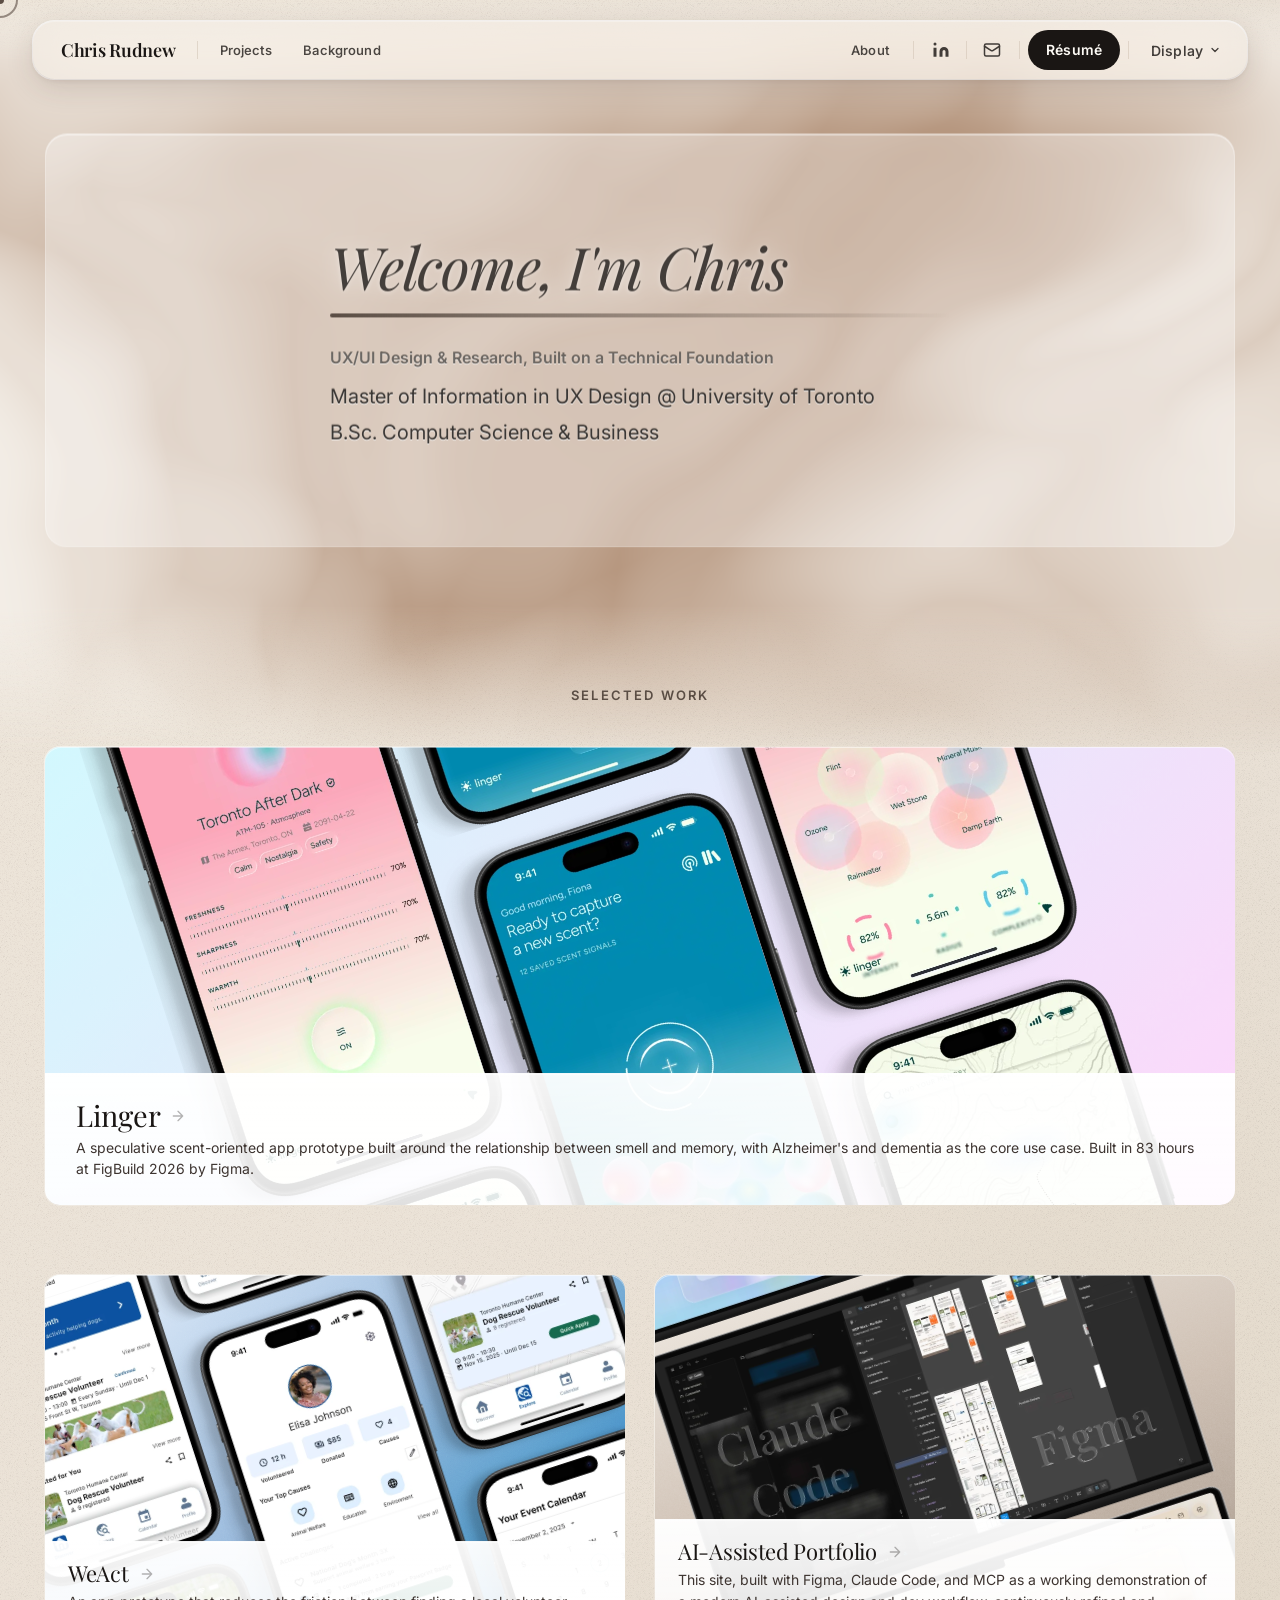
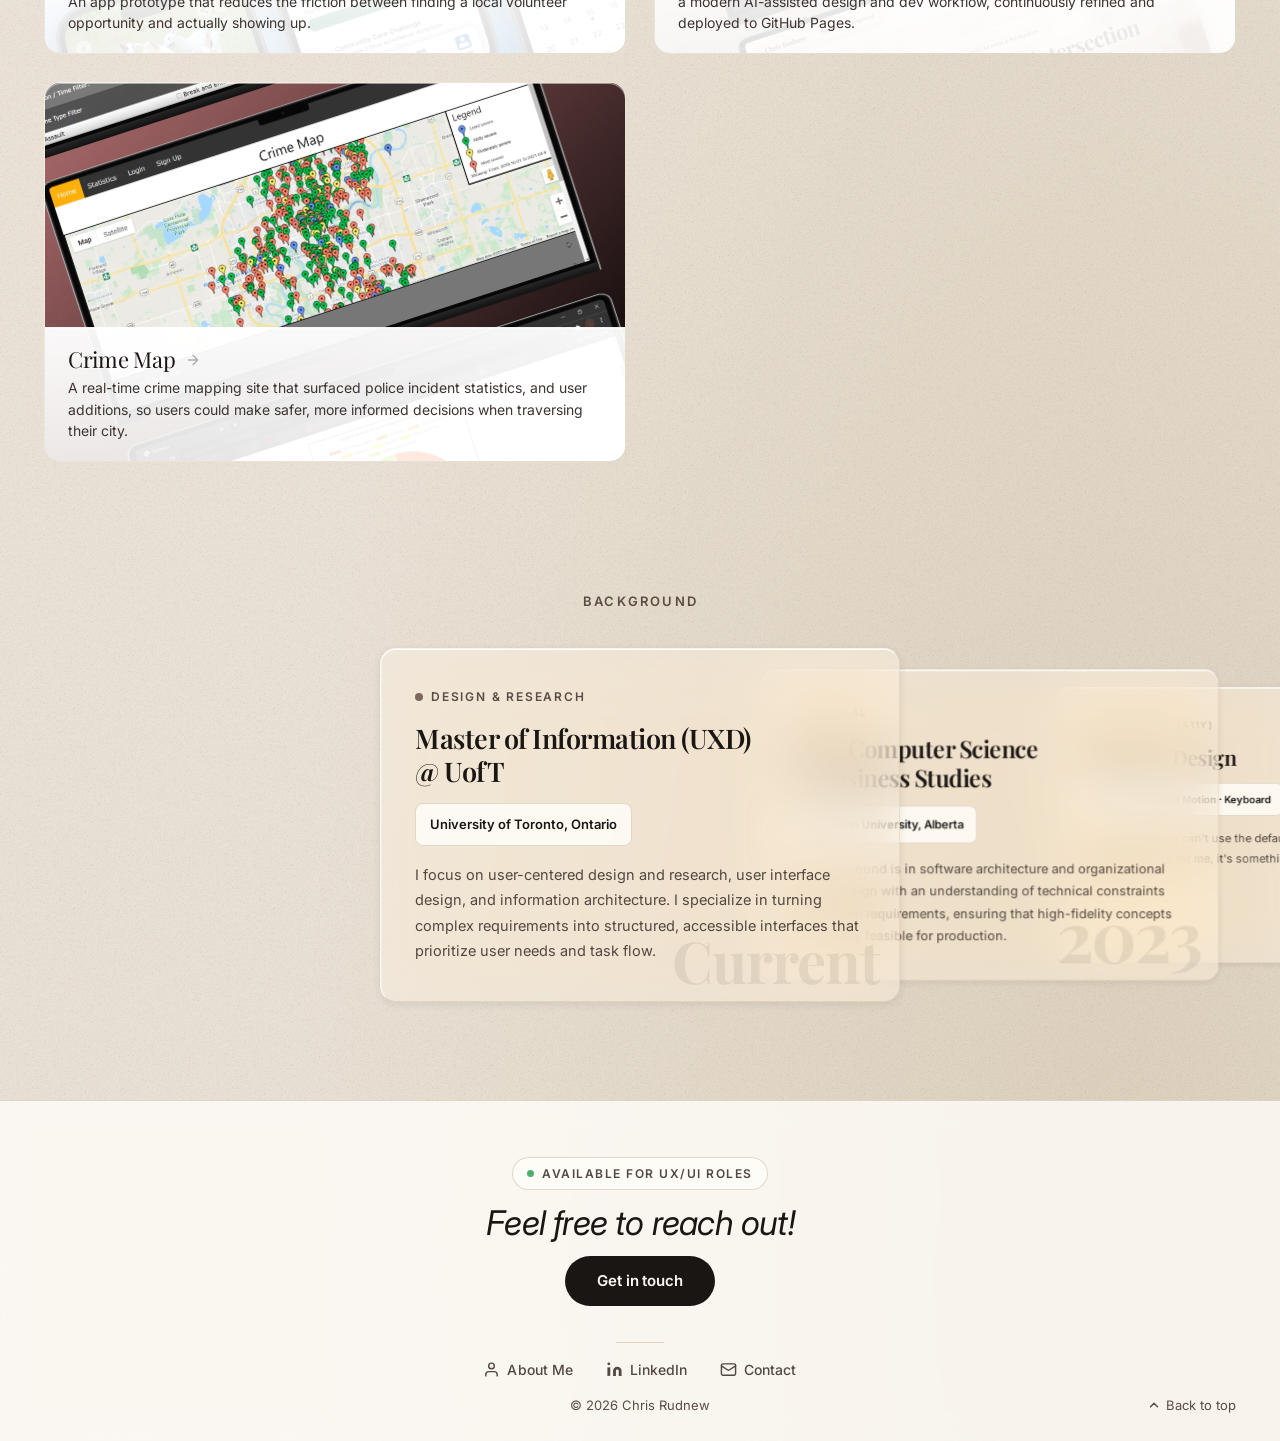
==== commit ec7cb250: "Resize home hero and replace liquid bg with rising-smoke shader - Increase hero card min-height and " ====
--- a/index.html
+++ b/index.html
@@ -9,7 +9,7 @@
   <link rel="preconnect" href="https://fonts.googleapis.com">
   <link rel="preconnect" href="https://fonts.gstatic.com" crossorigin>
   <link href="https://fonts.googleapis.com/css2?family=Playfair+Display:ital,wght@0,400;0,600;0,700;1,400&family=Inter:wght@400;500;600&display=swap" rel="stylesheet">
-  <link rel="stylesheet" href="./style.css?v=159">
+  <link rel="stylesheet" href="./style.css?v=164">
   <!-- Theme restore: runs before first paint to avoid flash; pageshow handles bfcache restores -->
   <script>(function(){function applyPrefs(){var t=localStorage.getItem('theme')||'light',c=localStorage.getItem('contrast')||'normal',m=localStorage.getItem('motion')||'normal';document.documentElement.setAttribute('data-theme',t);document.documentElement.setAttribute('data-contrast',c);document.documentElement.setAttribute('data-motion',m);}applyPrefs();var motionOn=(localStorage.getItem('motion')||'normal')!=='reduced'&&!window.matchMedia('(prefers-reduced-motion: reduce)').matches;if(motionOn){document.documentElement.classList.add('pre-anim');setTimeout(function(){document.documentElement.classList.remove('pre-anim');},1500);}window.addEventListener('pageshow',function(e){if(e.persisted)applyPrefs();});})();</script>
   <style>/* page-specific overrides (none currently) */</style>
@@ -372,9 +372,14 @@
       void main() { gl_Position = vec4(a_pos, 0.0, 1.0); }
     `;
 
-    /* Direct port of the JS implementation: integer hash → value noise →
-       4-octave fbm → domain-warped liquid → gamma → palette LUT. */
-    const FS = `#version 300 es
+    /* Two background variants share the same hash→noise→fbm→palette pipeline:
+         'liquid' — original domain-warped pools drifting in place.
+         'smoke'  — sparse warm tendrils rising and dissipating upward
+                    (coffee-steam concept; ties to the brown palette origin).
+       Flip USE_SMOKE to switch between them so they can be compared 1:1. */
+    const USE_SMOKE = true;
+
+    const FS_COMMON = `#version 300 es
       precision highp float;
       precision highp int;
       uniform vec2 u_resolution;
@@ -420,6 +425,40 @@
         float q2y = fbm(w + vec2(-cos(t * 0.22),  sin(t * 0.28)) * 0.6 + vec2(3.7, 7.1));
         return fbm(p + 2.4 * vec2(q2x, q2y));
       }
+
+      /* Softened ridged fbm — folds each octave with 1-|2n-1| (avoids smooth
+         rounded "liquid pool" shapes) but WITHOUT squaring the result, and
+         blended 60/40 with plain fbm. Squaring (an earlier pass) collapsed the
+         ridges into thin high-contrast filaments that read as veins/branches —
+         real smoke has no hard edges anywhere, so this keeps the shape softer
+         and fatter, closer to a blurred wisp than a drawn line. */
+      float fbmRidge(vec2 p) {
+        vec2 p0 = p;
+        float s = 0.0, a = 0.5, w = 0.0;
+        for (int i = 0; i < 4; i++) {
+          float n = 1.0 - abs(2.0 * noise(p) - 1.0);
+          s += a * n; w += a;
+          p *= 2.0; a *= 0.5;
+        }
+        return mix(s / w, fbm(p0), 0.4);
+      }
+
+      /* Rising smoke: sample coords drift downward over time (features appear to
+         rise), a domain-warp adds curl, and the field is read as ridged
+         filaments stretched vertically. Returns raw 0..1 density. */
+      float smoke(vec2 p, float t) {
+        float sway = sin(t * 0.13 + p.y * 0.5) * 0.12;
+        vec2 q = p + vec2(sway, -t * 0.50);
+        float w1 = fbm(q * 0.90 + vec2(0.0,      -t * 0.42));
+        float w2 = fbm(q * 0.90 + vec2(3.3, 1.7) - vec2(0.0,  t * 0.42));
+        vec2 warped = q + 1.30 * vec2(w1 - 0.5, w2 - 0.5);
+        /* Lower frequency than before — bigger, fatter wisps instead of fine
+           stringy detail. */
+        return fbmRidge(warped * vec2(0.95, 0.65));
+      }
+    `;
+
+    const FS_MAIN_LIQUID = `
       void main() {
         vec2 uv = gl_FragCoord.xy / u_resolution;
         /* On portrait/mobile viewports, boost only the y frequency so swirl
@@ -438,6 +477,46 @@
         outColor = vec4(texture(u_palette, vec2(v, 0.5)).rgb, 1.0);
       }
     `;
+
+    const FS_MAIN_SMOKE = `
+      void main() {
+        vec2 uv = gl_FragCoord.xy / u_resolution;
+        float aspect = u_resolution.x / u_resolution.y;
+        float yBoost = max(1.0, 1.6 / aspect);
+        vec2 p = uv * vec2(1.45, 1.05 * yBoost) + u_seed;
+        float d = smoke(p, u_time);
+        /* Wide soft falloff — no hard edge anywhere, so wisps blur into the
+           background gradually instead of reading as drawn lines. */
+        d = smoothstep(0.30, 0.95, d);
+        /* Soften only at the very top so the steam melts out under the header
+           rather than cutting off. (uv.y: 0 bottom → 1 top.) The CSS gradient
+           mask handles the bottom fade. */
+        d *= smoothstep(1.04, 0.78, uv.y);
+        /* Single-color alpha blend — cream base to ONE coffee-brown smoke tone.
+           No palette texture here: that LUT has non-monotonic hue stops (tuned
+           for the old liquid effect) and sampling smoke density through it is
+           what produced the multi-tone "tie-dye" patchwork. A straight
+           two-color mix guarantees one consistent tone throughout.
+           bg matches --bg (#F6F2EC) exactly — no seam against the page.
+           smokeCol keeps the blue channel from collapsing toward zero (that's
+           what turns brown into mustard/yellow) — R > G > B with B still a
+           healthy fraction of R, like a roasted coffee bean, not a dry tan.
+           Pushed more saturated than the first pass: at the wide, soft falloff
+           most of the visible smoke sits at mid-density, and a lightly-tinted
+           color only reads as "brown" at full density — everywhere else it
+           washes to a low-chroma greige, which is what was reading as cold. A
+           richer base color holds its warmth through the blend, not just at
+           the rare densest spot. */
+        vec3 bg       = vec3(0.965, 0.949, 0.925);
+        vec3 smokeCol = vec3(0.58, 0.40, 0.27);
+        /* Cap max density short of 1.0 so the densest wisp stays translucent
+           coffee-haze rather than a flat opaque patch (part of the "stark" feel). */
+        vec3 col = mix(bg, smokeCol, d * 0.88);
+        outColor = vec4(col, 1.0);
+      }
+    `;
+
+    const FS = FS_COMMON + (USE_SMOKE ? FS_MAIN_SMOKE : FS_MAIN_LIQUID);
 
     function compile(type, src) {
       const s = gl.createShader(type);
--- a/style.css
+++ b/style.css
@@ -1341,13 +1341,13 @@
 /* HOME — bg zone height + gradient mask.
    Height sized so the fade completes around the divider below the hero card. */
 body[data-page-tint="home"] .hero-bg-zone {
-  height: clamp(560px, 62vh, 700px);
+  height: clamp(740px, 84vh, 900px);
   -webkit-mask-image: linear-gradient(to bottom,
     transparent 0, rgba(0,0,0,1) 60px,
-    rgba(0,0,0,1) calc(100% - 90px), transparent 100%);
+    rgba(0,0,0,1) calc(100% - 150px), transparent 100%);
           mask-image: linear-gradient(to bottom,
     transparent 0, rgba(0,0,0,1) 60px,
-    rgba(0,0,0,1) calc(100% - 90px), transparent 100%);
+    rgba(0,0,0,1) calc(100% - 150px), transparent 100%);
 }
 /* HOME — frosted card adopts full outer-card padding + radius + stronger frost */
 body[data-page-tint="home"] .hero-text-backdrop {
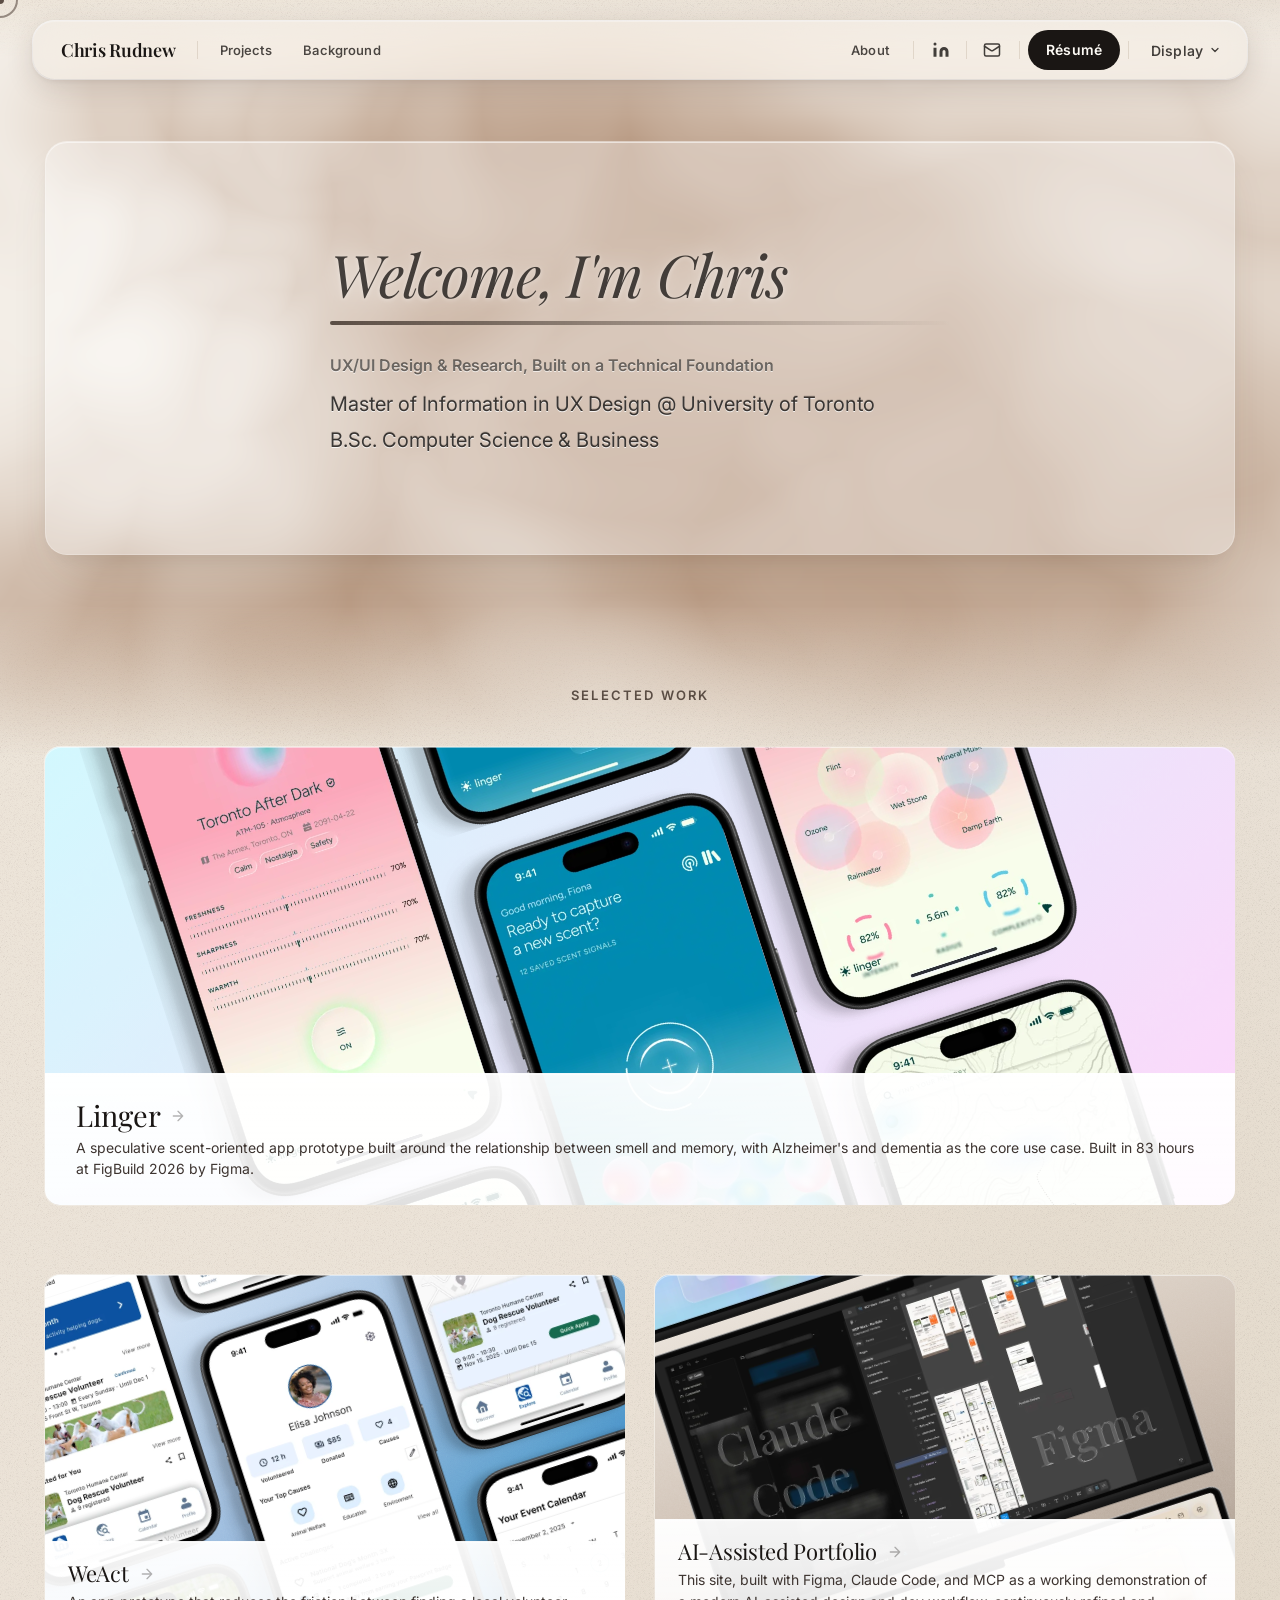
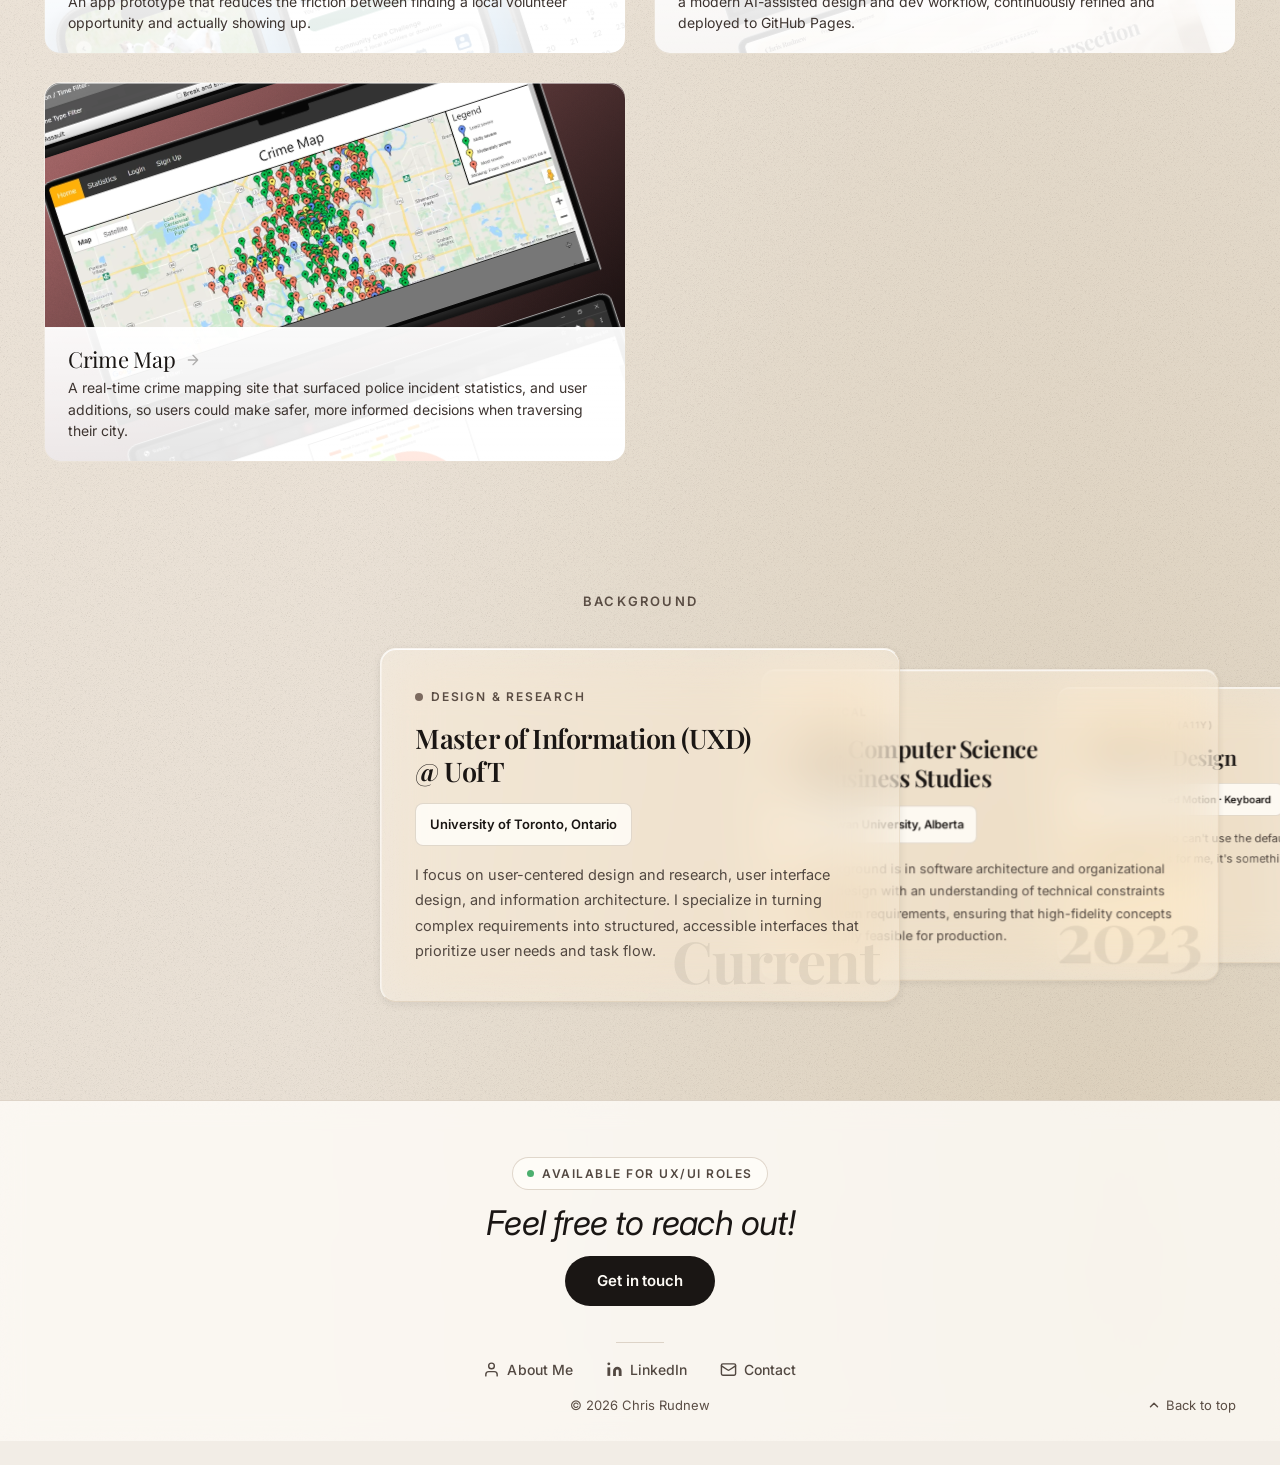
==== commit 44685bea: "Tune smoke color, phone-loop speeds, and hero card elevation - Push the smoke shader's color to a mo" ====
--- a/index.html
+++ b/index.html
@@ -9,7 +9,7 @@
   <link rel="preconnect" href="https://fonts.googleapis.com">
   <link rel="preconnect" href="https://fonts.gstatic.com" crossorigin>
   <link href="https://fonts.googleapis.com/css2?family=Playfair+Display:ital,wght@0,400;0,600;0,700;1,400&family=Inter:wght@400;500;600&display=swap" rel="stylesheet">
-  <link rel="stylesheet" href="./style.css?v=164">
+  <link rel="stylesheet" href="./style.css?v=166">
   <!-- Theme restore: runs before first paint to avoid flash; pageshow handles bfcache restores -->
   <script>(function(){function applyPrefs(){var t=localStorage.getItem('theme')||'light',c=localStorage.getItem('contrast')||'normal',m=localStorage.getItem('motion')||'normal';document.documentElement.setAttribute('data-theme',t);document.documentElement.setAttribute('data-contrast',c);document.documentElement.setAttribute('data-motion',m);}applyPrefs();var motionOn=(localStorage.getItem('motion')||'normal')!=='reduced'&&!window.matchMedia('(prefers-reduced-motion: reduce)').matches;if(motionOn){document.documentElement.classList.add('pre-anim');setTimeout(function(){document.documentElement.classList.remove('pre-anim');},1500);}window.addEventListener('pageshow',function(e){if(e.persisted)applyPrefs();});})();</script>
   <style>/* page-specific overrides (none currently) */</style>
@@ -784,10 +784,13 @@
     /* ==================== PHONE LOOP (shared) ==================== */
     (function() {
       [
-        { selector: '.card--feature.card--weact .card-image', src: './assets/homepage/weact-phones.webp' },
-        { selector: '.card--feature.card--linger .card-image', src: './assets/homepage/linger-phones.webp' },
-        { selector: '.card--feature.card--crimemap .card-image', src: './assets/homepage/crimemap-phones.webp' },
-        { selector: '.card--feature.card--portfolio .card-image', src: './assets/homepage/portfolio-phones.webp' }
+        /* speed: duration multiplier on the desktop (widest) JS-computed loop
+           duration only — tablet/mobile durations are fixed in CSS media
+           queries and unaffected by this. <1 = faster, >1 = slower. */
+        { selector: '.card--feature.card--weact .card-image', src: './assets/homepage/weact-phones.webp', speed: 0.90 },
+        { selector: '.card--feature.card--linger .card-image', src: './assets/homepage/linger-phones.webp', speed: 1.15 },
+        { selector: '.card--feature.card--crimemap .card-image', src: './assets/homepage/crimemap-phones.webp', speed: 1.0 },
+        { selector: '.card--feature.card--portfolio .card-image', src: './assets/homepage/portfolio-phones.webp', speed: 1.0 }
       ].forEach(function(item) {
         const ci = document.querySelector(item.selector);
         if (!ci) return;
@@ -795,7 +798,7 @@
         img.onload = function() {
           const tileH = Math.round(img.naturalHeight * (ci.clientWidth * 0.76 / img.naturalWidth)); // 0.76 = 38% bg-size × 2 (::after is double-width)
           ci.style.setProperty('--tile-h', tileH + 'px');
-          ci.style.setProperty('--loop-dur', Math.round(tileH / 80) + 's');
+          ci.style.setProperty('--loop-dur', (tileH / 80 * item.speed).toFixed(2) + 's');
         };
         img.src = item.src;
       });
--- a/style.css
+++ b/style.css
@@ -1361,9 +1361,20 @@
      rather than a thin banner, without forcing dead air around the short
      copy. Projects still peek in below the fold on a standard viewport. */
   min-height: clamp(380px, 46vh, 460px);
+  /* Slight elevation — the base rule has only an inset highlight, so the card
+     sits visually flush with the page. A soft outer shadow gives it a touch
+     of lift/authority without changing size, opacity, or adding content. */
+  box-shadow:
+    inset 0 1px 0 rgba(255,255,255,0.55),
+    0 24px 48px -16px rgba(80, 55, 30, 0.16),
+    0 8px 20px -8px rgba(80, 55, 30, 0.10);
 }
 [data-theme="dark"] body[data-page-tint="home"] .hero-text-backdrop {
   background: rgba(36, 26, 22, 0.42);
+  box-shadow:
+    inset 0 1px 0 rgba(255,255,255,0.08),
+    0 24px 48px -16px rgba(0, 0, 0, 0.45),
+    0 8px 20px -8px rgba(0, 0, 0, 0.30);
 }
 
 /* ABOUT — bg zone shorter (about hero has less content) */
@@ -3508,18 +3519,24 @@
    match desktop scroll speed (~59px/s). Grid cards get a smaller sprite (~380px)
    sized to their ~400px card width so phones aren't overly zoomed-in. */
 @media (max-width: 1050px) and (min-width: 800px) {
-  /* Linger hero card — full-width, keep large sprite, fix speed */
+  /* Linger hero card — full-width, keep large sprite, fix speed.
+     15s base, +5% (slower) per Linger-only tablet tuning. */
   .card--feature.card--linger .card-image::after {
     background-size: 700px 893px;
     --tile-h: 893px;
-    --loop-dur: 15s;
+    --loop-dur: 15.75s;
   }
-  /* Grid cards (WeAct/Linger if ever in grid) — scale down to match card size */
-  .cards--grid .card--feature.card--weact .card-image::after,
+  /* Grid cards — scale down to match card size. WeAct stays at the 15s base;
+     Linger gets its own +5% (slower) tablet tuning, same as the hero card above. */
+  .cards--grid .card--feature.card--weact .card-image::after {
+    background-size: 380px 485px;
+    --tile-h: 485px;
+    animation-duration: 15s;
+  }
   .cards--grid .card--feature.card--linger .card-image::after {
     background-size: 380px 485px;
     --tile-h: 485px;
-    animation-duration: 15s;
+    animation-duration: 15.75s;
   }
   /* Grid cards (Crimemap/Portfolio) */
   .cards--grid .card--feature.card--crimemap .card-image::after,
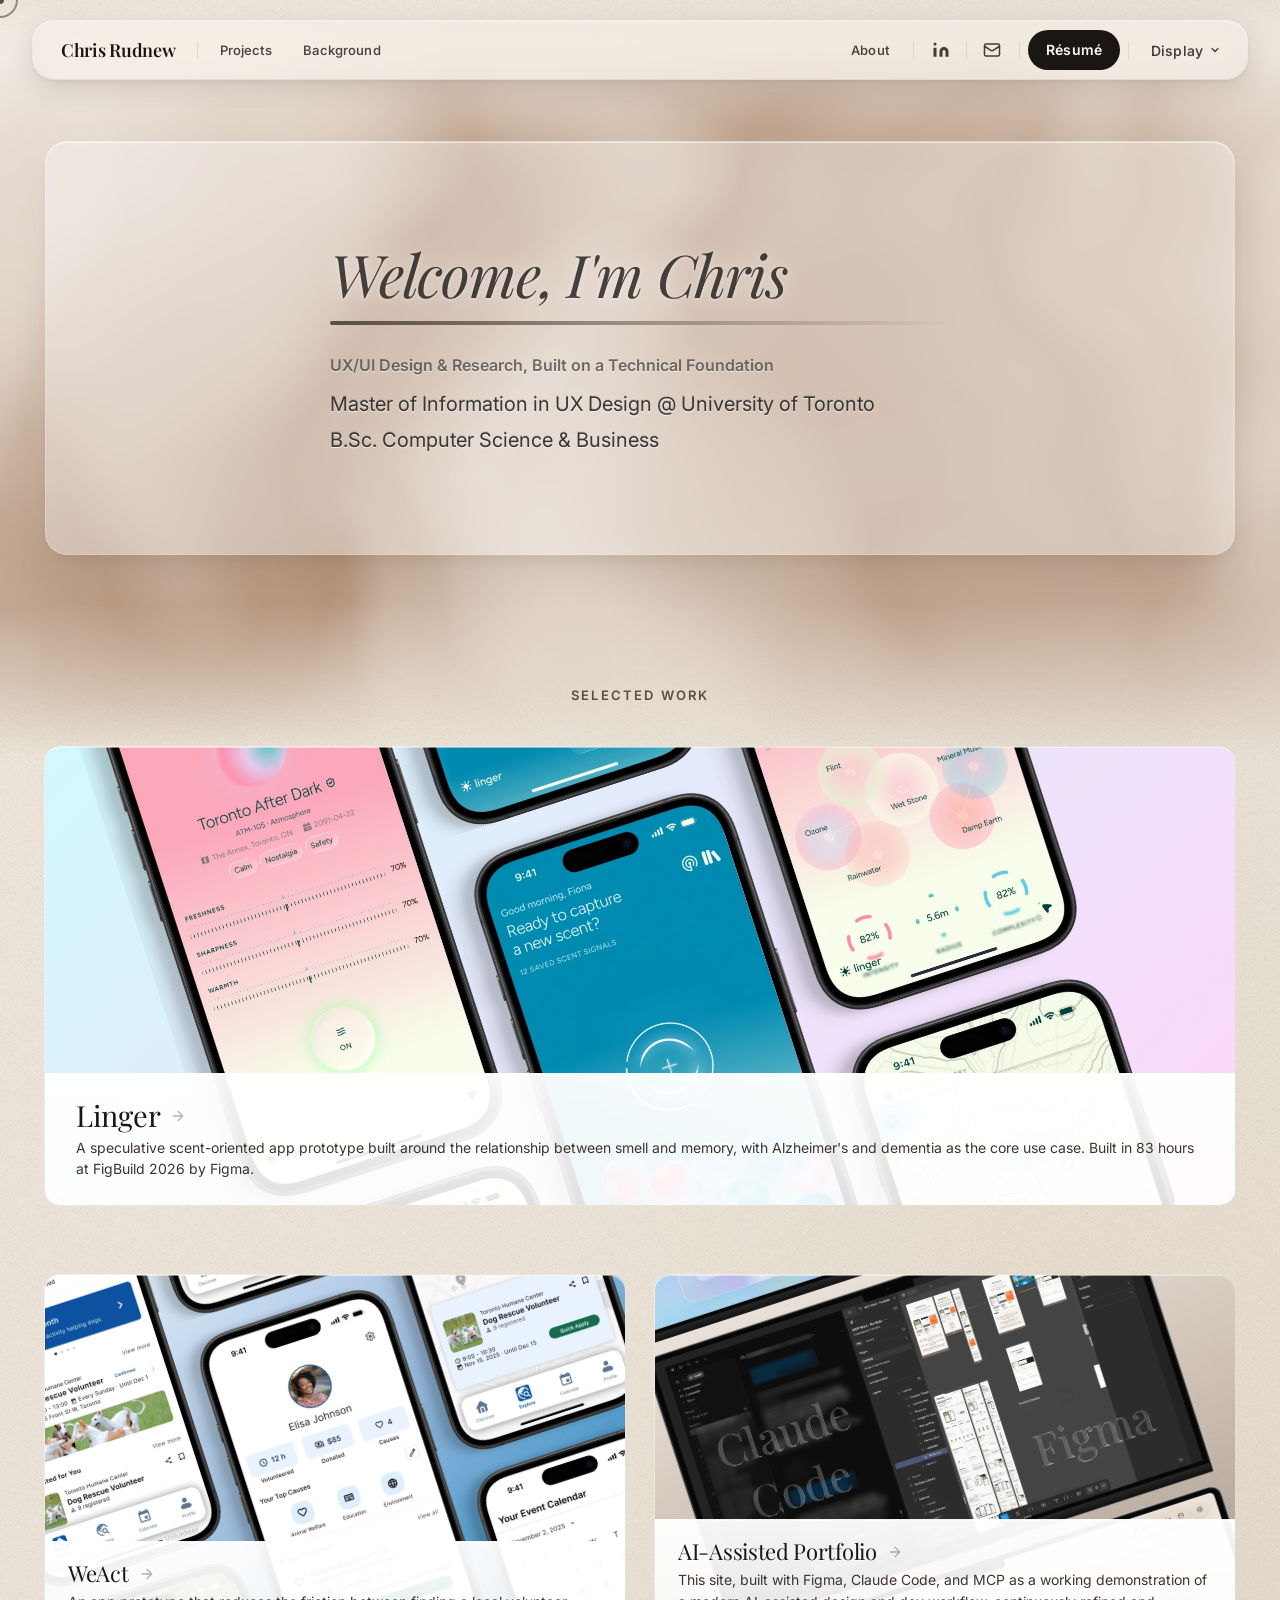
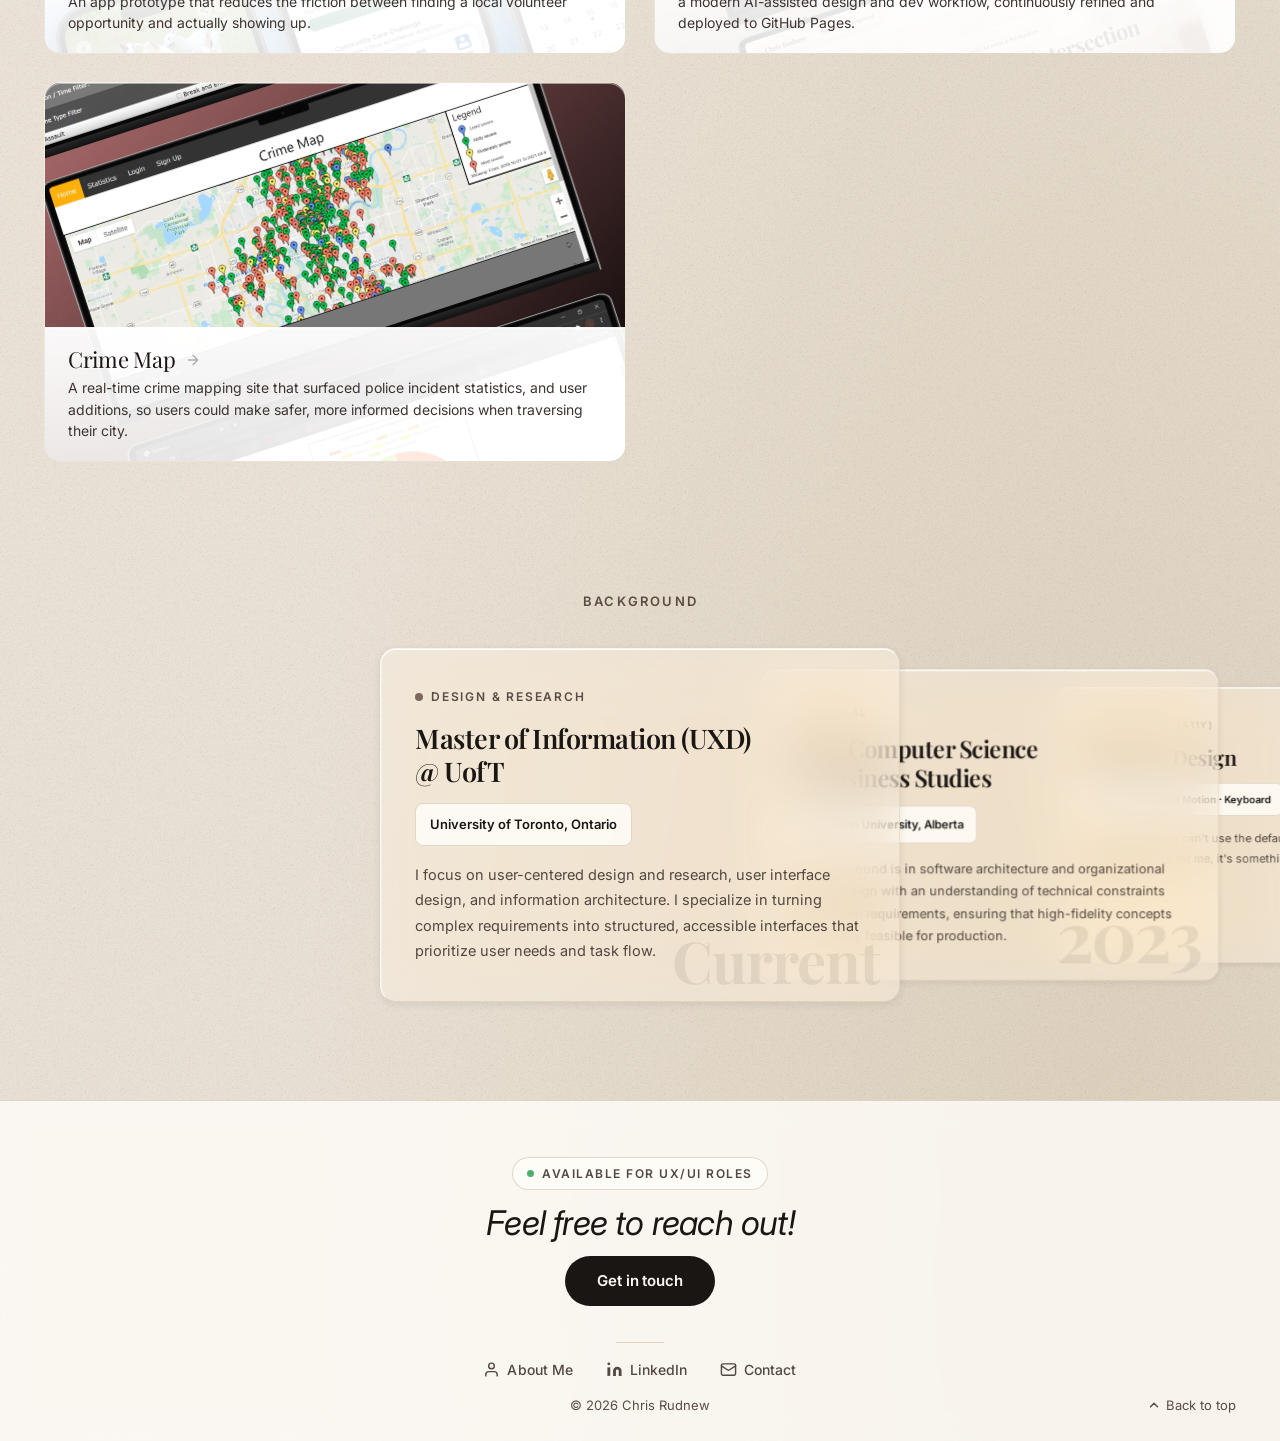
==== commit d262766c: "Add Google Search Console verification meta tag" ====
--- a/index.html
+++ b/index.html
@@ -6,6 +6,7 @@
   <title>Chris Rudnew's Portfolio</title>
   <link rel="icon" type="image/png" href="./assets/shared/favicon.png">
   <meta name="description" content="Designing at the intersection of users, systems, and business.">
+  <meta name="google-site-verification" content="n-jHWmmI1K4nUezTJBax3T-KvuJLvNYayX3gX0C7y6M" />
   <link rel="preconnect" href="https://fonts.googleapis.com">
   <link rel="preconnect" href="https://fonts.gstatic.com" crossorigin>
   <link href="https://fonts.googleapis.com/css2?family=Playfair+Display:ital,wght@0,400;0,600;0,700;1,400&family=Inter:wght@400;500;600&display=swap" rel="stylesheet">
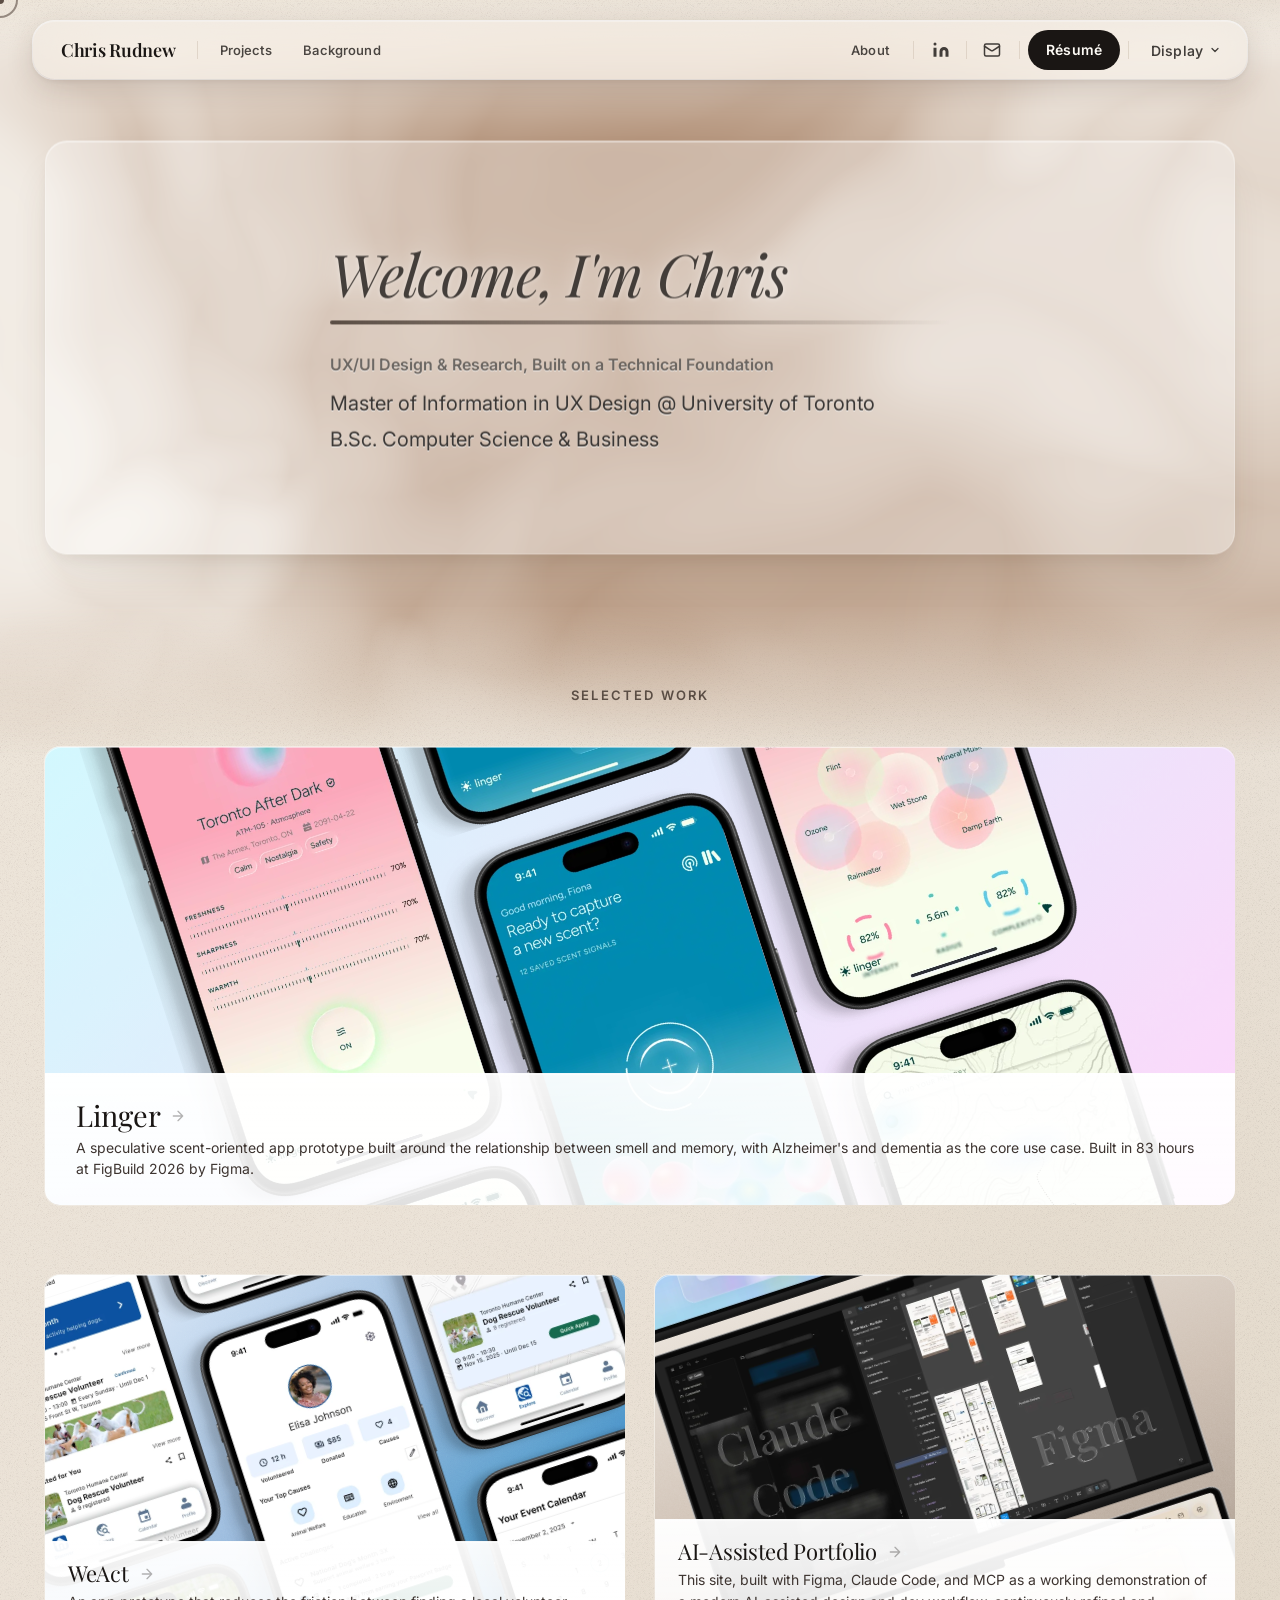
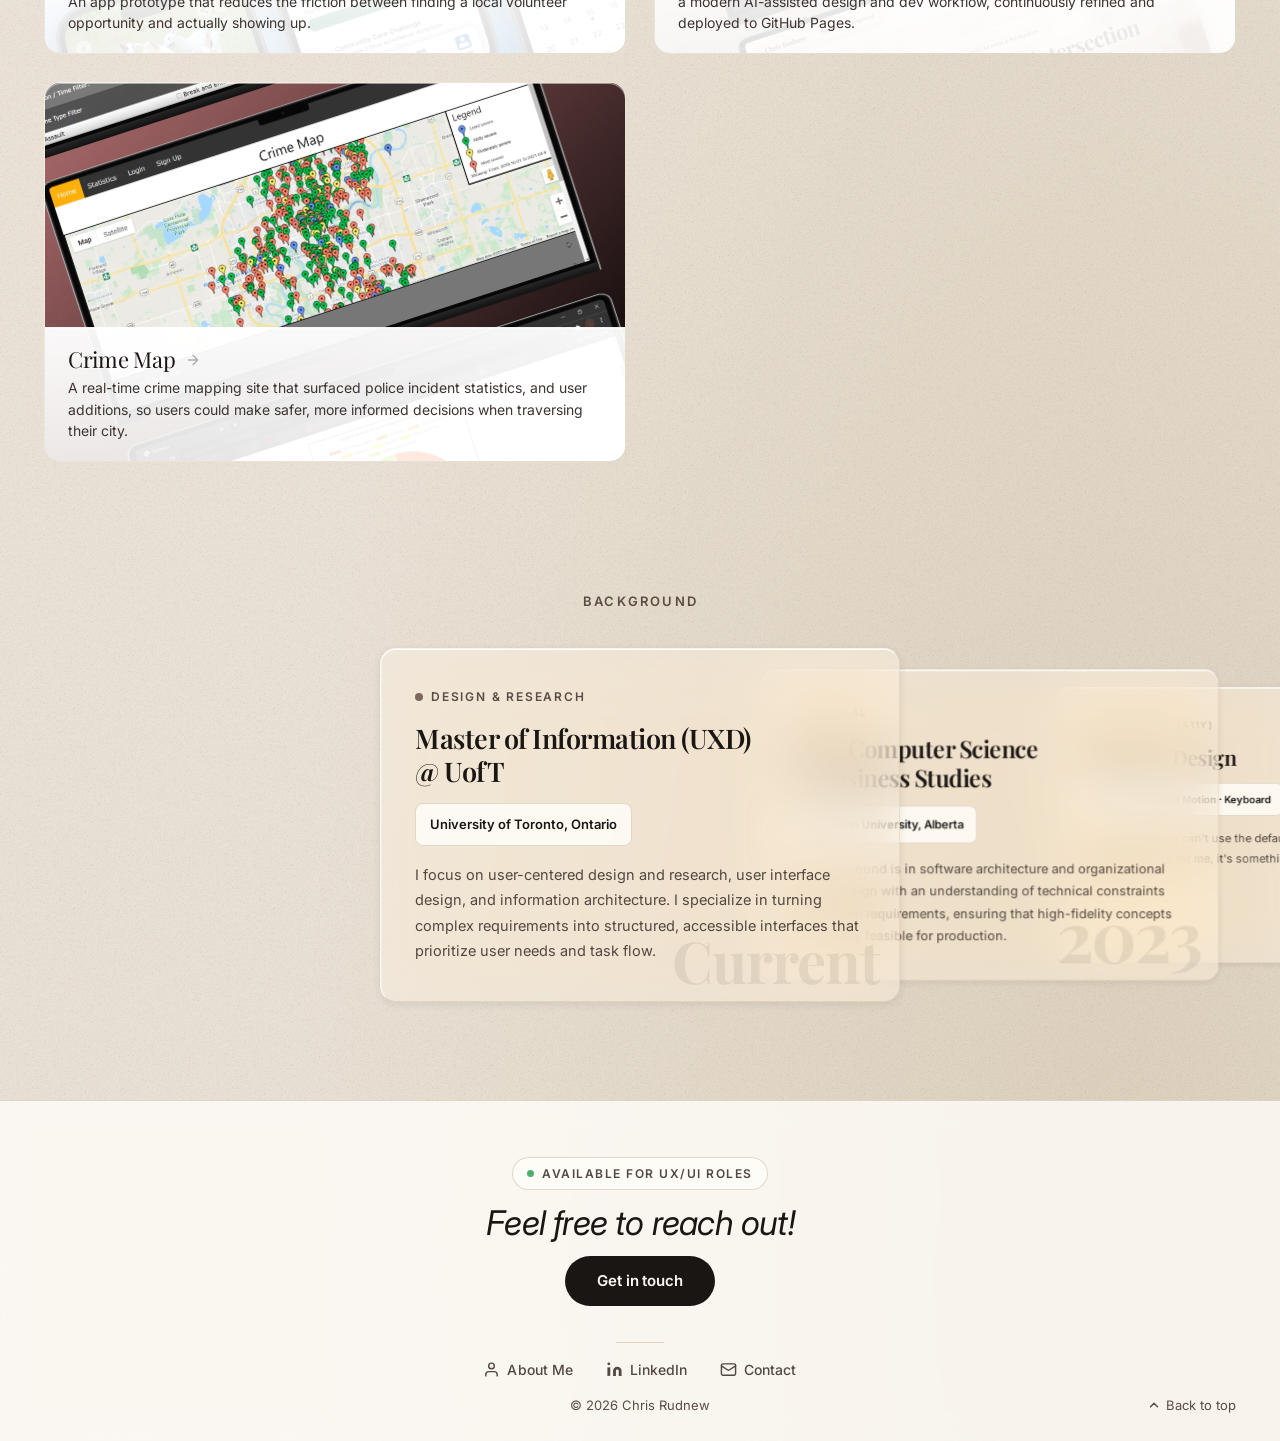
==== commit 00a3579a: "Add drag-to-scroll and arrow-key snap to Background cards under reduced motion When reduced motion i" ====
--- a/index.html
+++ b/index.html
@@ -223,6 +223,7 @@
 
       </div><!-- /.bento-grid -->
       </div><!-- /.bento-grid-wrap -->
+      <p class="bento-nav-hint" aria-hidden="true"><kbd>&larr;</kbd> <kbd>&rarr;</kbd> or click and drag to browse</p>
     </section>
 
   </main>
@@ -352,6 +353,62 @@
     // Initial focus: card 1
     target = current = 0;
     render(current);
+  })();</script>
+
+  <!-- Bento card drag-to-scroll + arrow-key snap (reduced-motion mode only —
+       cards aren't deck-animated then). Drag stops wherever the pointer is
+       released; arrow keys still snap card-to-card, just without animation. -->
+  <script>(function(){
+    var wrap = document.querySelector('.bento-grid-wrap');
+    if (!wrap) return;
+    if (typeof motionOk === 'function' && motionOk()) return;
+
+    wrap.setAttribute('tabindex', '0');
+    wrap.addEventListener('keydown', function(e) {
+      if (e.key !== 'ArrowLeft' && e.key !== 'ArrowRight') return;
+      var cards = [].slice.call(wrap.querySelectorAll('.bento-card'));
+      if (cards.length < 2) return;
+      e.preventDefault();
+      var step = cards[1].offsetLeft - cards[0].offsetLeft;
+      var dir = e.key === 'ArrowRight' ? 1 : -1;
+      var idx = Math.round(wrap.scrollLeft / step) + dir;
+      idx = Math.max(0, Math.min(cards.length - 1, idx));
+      wrap.scrollTo({ left: idx * step, behavior: 'auto' });
+    });
+
+    var isDown = false, startX = 0, startScroll = 0, moved = false;
+
+    wrap.addEventListener('pointerdown', function(e) {
+      if (e.pointerType === 'touch') return; // touch already scrolls natively
+      isDown = true; moved = false;
+      startX = e.clientX;
+      startScroll = wrap.scrollLeft;
+      wrap.classList.add('bento-dragging');
+      wrap.setPointerCapture(e.pointerId);
+    });
+
+    wrap.addEventListener('pointermove', function(e) {
+      if (!isDown) return;
+      var dx = e.clientX - startX;
+      if (Math.abs(dx) > 4) moved = true;
+      wrap.scrollLeft = startScroll - dx;
+    });
+
+    function release(e) {
+      if (!isDown) return;
+      isDown = false;
+      wrap.classList.remove('bento-dragging');
+      if (e && e.pointerId != null && wrap.hasPointerCapture(e.pointerId)) {
+        wrap.releasePointerCapture(e.pointerId);
+      }
+    }
+    wrap.addEventListener('pointerup', release);
+    wrap.addEventListener('pointercancel', release);
+
+    // Suppress accidental text/card selection while dragging.
+    wrap.addEventListener('click', function(e) {
+      if (moved) { e.preventDefault(); e.stopPropagation(); }
+    }, true);
   })();</script>
 
   <!-- Liquid wave WebGL animation
--- a/style.css
+++ b/style.css
@@ -2439,6 +2439,7 @@
    HOMEPAGE — BENTO GRID
 ============================================================ */
 .bento-section {
+  --bento-card-w: 520px;
   display: flex; flex-direction: column; align-items: center;
   gap: 36px; width: 100%; max-width: 1212px;
 }
@@ -2458,7 +2459,7 @@
 .bento-card {
   display: flex; flex-direction: column; gap: 16px;
   padding: 38px 34px;
-  flex: 0 0 520px;
+  flex: 0 0 var(--bento-card-w);
   scroll-snap-align: start;
   position: relative; overflow: hidden;
   background: rgba(252, 246, 238, 0.38);
@@ -3696,7 +3697,8 @@
   .card--row .card-text h3 { font-size: 30px; letter-spacing: -0.6px; }
   .card--row .card-image { min-height: 220px; aspect-ratio: 5/3; box-shadow: inset 0 1px 0 rgba(255,255,255,0.55); }
   [data-theme="dark"] .card--row .card-image { box-shadow: inset 0 1px 0 rgba(255,255,255,0.08); }
-  .bento-card { flex: 0 0 82vw; padding: 26px 20px; gap: 12px; opacity: 1 !important; transform: none !important; }
+  .bento-section { --bento-card-w: 82vw; }
+  .bento-card { padding: 26px 20px; gap: 12px; opacity: 1 !important; transform: none !important; }
   .bento-card h3 { font-size: 18px; }
   footer { padding: 16px 20px; padding-bottom: max(16px, env(safe-area-inset-bottom)); }
   .footer-links { gap: 20px; }
@@ -4000,11 +4002,11 @@
   .bento-card:hover { box-shadow: inset 0 1px 0 rgba(255,255,255,0.90), inset 1px 0 0 rgba(255,255,255,0.35), var(--shadow-sm) !important; }
 
   .bento-grid-wrap {
-    padding-inline: calc(50% - 260px);
-    scroll-snap-type: x mandatory;
+    padding-inline: calc(50% - var(--bento-card-w) / 2);
+    scroll-snap-type: none;
     overflow-x: scroll;
   }
-  .bento-card { scroll-snap-align: center; opacity: 1 !important; transform: none !important; }
+  .bento-card { opacity: 1 !important; transform: none !important; }
 }
 
 /* ── in-app toggle (data-motion="reduced" set by settings panel) ── */
@@ -4023,11 +4025,45 @@
 html[data-motion="reduced"] .cards--rows .card:hover { box-shadow: inset 0 1px 0 rgba(255,255,255,0.55), 0 4px 16px rgba(62,40,22,0.07) !important; }
 html[data-motion="reduced"] .bento-card:hover { box-shadow: inset 0 1px 0 rgba(255,255,255,0.90), inset 1px 0 0 rgba(255,255,255,0.35), var(--shadow-sm) !important; }
 html[data-motion="reduced"] .bento-grid-wrap {
-  padding-inline: calc(50% - 260px);
-  scroll-snap-type: x mandatory;
+  padding-inline: calc(50% - var(--bento-card-w) / 2);
+  scroll-snap-type: none;
   overflow-x: scroll;
 }
-html[data-motion="reduced"] .bento-card { scroll-snap-align: center; opacity: 1 !important; transform: none !important; }
+html[data-motion="reduced"] .bento-card { opacity: 1 !important; transform: none !important; }
+
+/* ---- Drag-to-scroll + nav hint (reduced-motion only) ----
+   Snap is disabled above so a drag (or arrow-key scroll) stops wherever
+   the user releases it, instead of jumping to the nearest card. */
+html[data-motion="reduced"] .bento-grid-wrap { cursor: grab; }
+@media (prefers-reduced-motion: reduce) {
+  .bento-grid-wrap { cursor: grab; }
+}
+.bento-grid-wrap.bento-dragging { cursor: grabbing; user-select: none; }
+.bento-nav-hint {
+  display: none;
+  align-items: center; gap: 6px;
+  margin-top: -20px;
+  padding: 6px 14px;
+  background: var(--surface-solid);
+  border: 1px solid var(--border);
+  border-radius: 20px;
+  font-size: 12px; font-weight: 600;
+  color: var(--text-secondary);
+  white-space: nowrap;
+}
+.bento-nav-hint kbd {
+  padding: 1px 6px;
+  font-family: var(--font-body);
+  font-size: 11px; font-weight: 700;
+  background: var(--surface); border: 1px solid var(--border);
+  border-radius: 4px;
+  color: var(--text-primary);
+  line-height: 1.4;
+}
+html[data-motion="reduced"] .bento-nav-hint { display: inline-flex; }
+@media (prefers-reduced-motion: reduce) {
+  .bento-nav-hint { display: inline-flex; }
+}
 
 /* ============================================================
    PAGE TRANSITIONS — cross-document View Transitions API
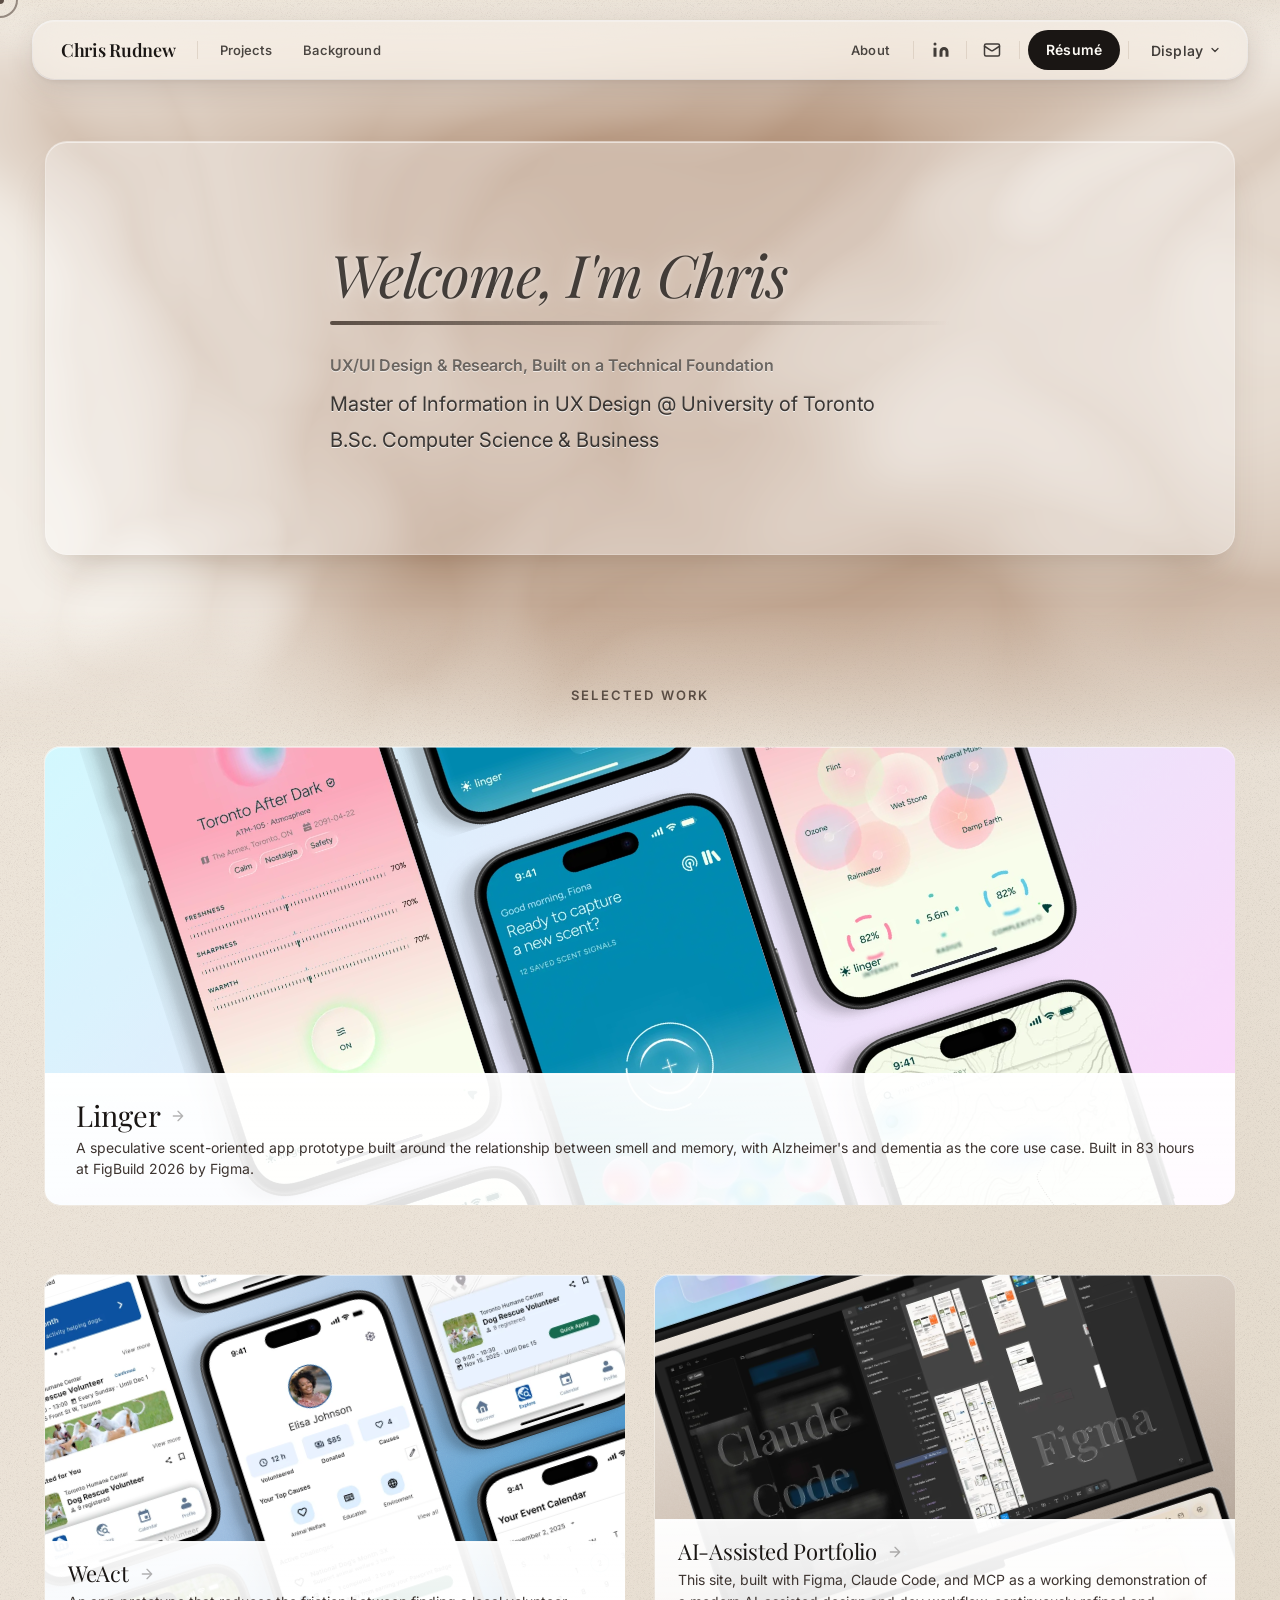
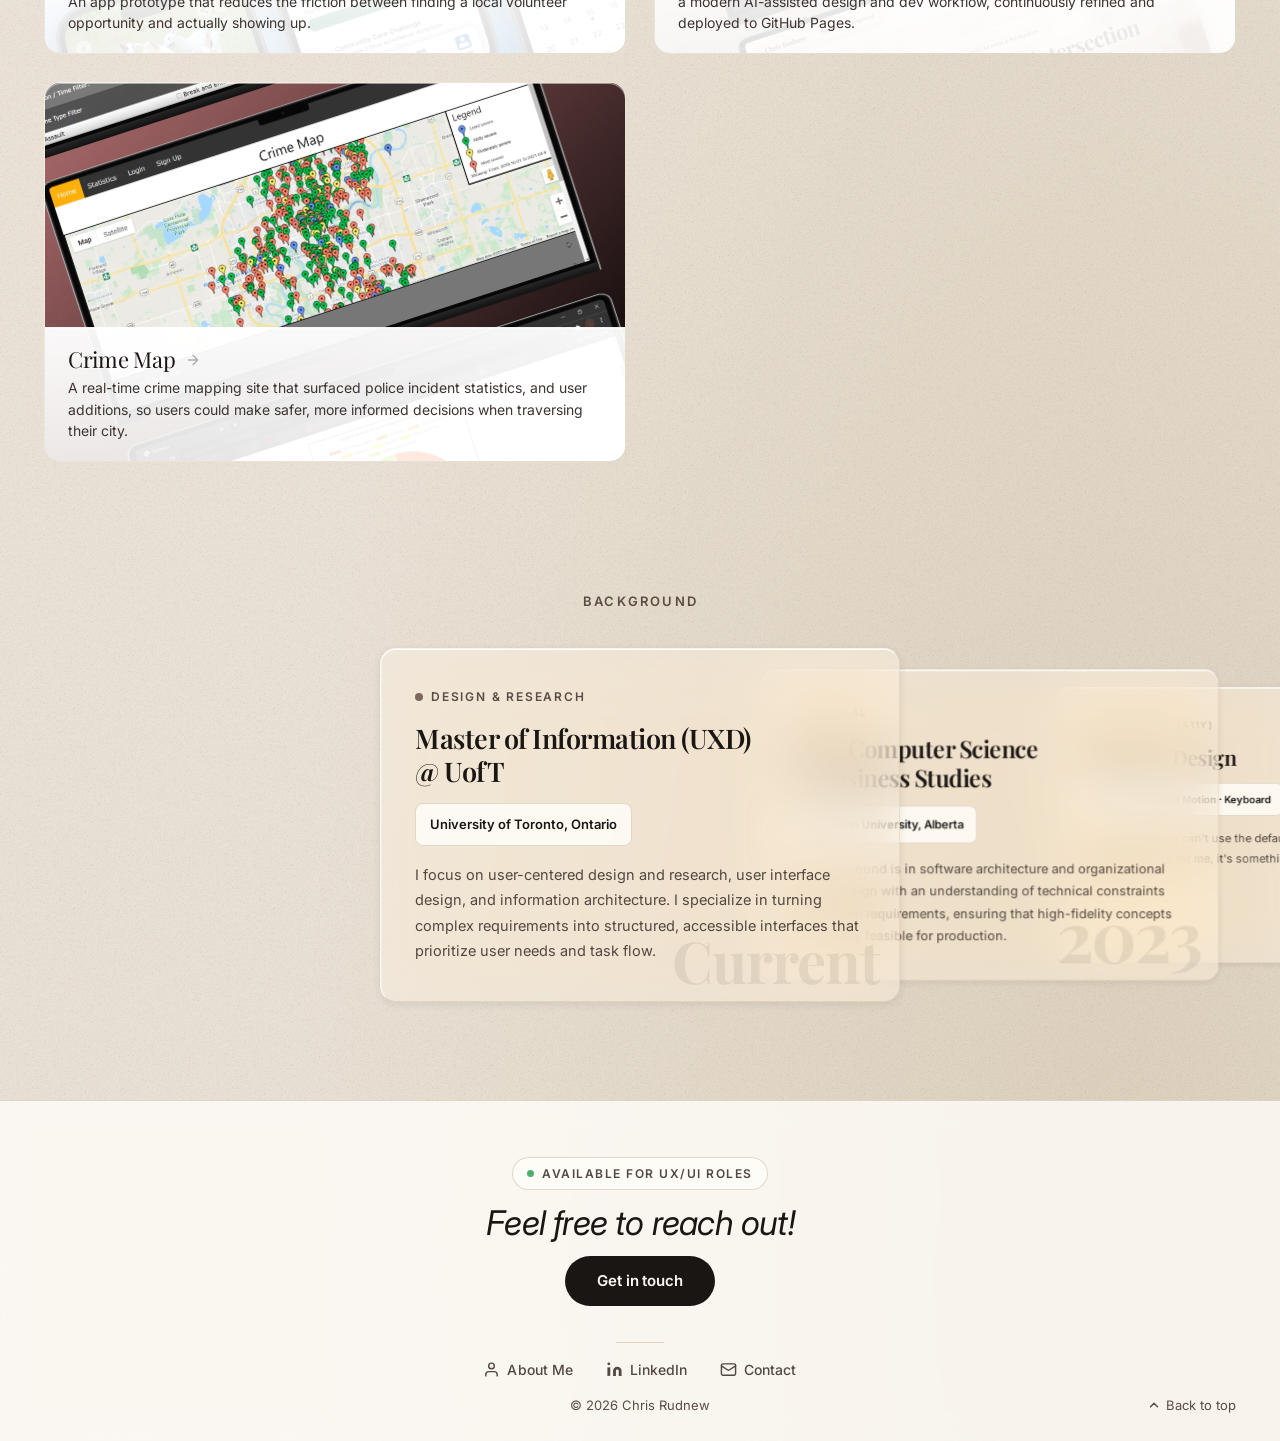
==== commit 95992f5d: "Match about page hero to home: smoke animation, glass card, centered layout - Swap about.html liquid" ====
--- a/index.html
+++ b/index.html
@@ -10,7 +10,7 @@
   <link rel="preconnect" href="https://fonts.googleapis.com">
   <link rel="preconnect" href="https://fonts.gstatic.com" crossorigin>
   <link href="https://fonts.googleapis.com/css2?family=Playfair+Display:ital,wght@0,400;0,600;0,700;1,400&family=Inter:wght@400;500;600&display=swap" rel="stylesheet">
-  <link rel="stylesheet" href="./style.css?v=166">
+  <link rel="stylesheet" href="./style.css?v=171">
   <!-- Theme restore: runs before first paint to avoid flash; pageshow handles bfcache restores -->
   <script>(function(){function applyPrefs(){var t=localStorage.getItem('theme')||'light',c=localStorage.getItem('contrast')||'normal',m=localStorage.getItem('motion')||'normal';document.documentElement.setAttribute('data-theme',t);document.documentElement.setAttribute('data-contrast',c);document.documentElement.setAttribute('data-motion',m);}applyPrefs();var motionOn=(localStorage.getItem('motion')||'normal')!=='reduced'&&!window.matchMedia('(prefers-reduced-motion: reduce)').matches;if(motionOn){document.documentElement.classList.add('pre-anim');setTimeout(function(){document.documentElement.classList.remove('pre-anim');},1500);}window.addEventListener('pageshow',function(e){if(e.persisted)applyPrefs();});})();</script>
   <style>/* page-specific overrides (none currently) */</style>
--- a/style.css
+++ b/style.css
@@ -1277,6 +1277,7 @@
     transparent 60%);
 }
 .hero-text-backdrop > .about-status-chip,
+.hero-text-backdrop > .about-status-chip-wrap,
 .hero-text-backdrop > .hero-body,
 .hero-text-backdrop > h1,
 .hero-text-backdrop > .hero-subtitle {
@@ -1387,13 +1388,18 @@
     transparent 0, rgba(0,0,0,1) 80px,
     rgba(0,0,0,1) calc(100% - 200px), transparent 100%);
 }
-/* ABOUT — same card padding + stronger frost */
+/* ABOUT — same card padding/sizing as home so both hero cards match exactly.
+   justify-content stays flex-start here (unlike home) — the status chip
+   needs to sit pinned near the top while the h1+underline center in the
+   leftover space below it (see .hero-body / h1 margin-auto rules below). */
 body[data-page-tint="about"] .hero-text-backdrop {
-  padding: 72px 80px; gap: 28px; border-radius: var(--radius-lg);
+  padding: 64px 80px; gap: 28px; border-radius: var(--radius-lg);
   background: rgba(255, 255, 255, 0.34);
   /* See-through frost — none overrides the base blur over the liquid canvas */
   backdrop-filter: none;
   -webkit-backdrop-filter: none;
+  justify-content: flex-start;
+  min-height: clamp(380px, 46vh, 460px);
 }
 [data-theme="dark"] body[data-page-tint="about"] .hero-text-backdrop {
   background: rgba(36, 26, 22, 0.42);
@@ -1404,7 +1410,7 @@
   body[data-page-tint="home"] .hero  { padding: 0; }
   body[data-page-tint="home"] .hero-text-backdrop { padding: 56px 44px; }
   body[data-page-tint="about"] .hero { padding: 0; }
-  body[data-page-tint="about"] .hero-text-backdrop { padding: 52px 44px; }
+  body[data-page-tint="about"] .hero-text-backdrop { padding: 56px 44px; }
   body[data-page-tint="home"] .hero-bg-zone {
     height: clamp(740px, 84vh, 860px);
     -webkit-mask-image: linear-gradient(to bottom,
@@ -1438,7 +1444,21 @@
   }
   body[data-page-tint="about"] .hero { padding: 0; }
   body[data-page-tint="about"] .hero-text-backdrop {
-    padding: 36px 22px; gap: 20px; border-radius: var(--radius-lg);
+    padding: 48px 24px; border-radius: var(--radius-lg);
+    /* Generous min-height — the chip wraps to multiple lines at this width,
+       so it needs real clearance above the centered h1 below it. */
+    min-height: 340px;
+    justify-content: flex-start;
+  }
+  body[data-page-tint="about"] .hero-text-col h1 {
+    font-size: clamp(28px, 8vw, 38px);
+  }
+  body[data-page-tint="about"] .hero-text-backdrop > .about-status-chip-wrap {
+    padding: 0 12px;
+    top: 22%;
+  }
+  body[data-page-tint="about"] .about-status-chip-wrap .about-status-chip {
+    font-size: 14px;
   }
   body[data-page-tint="about"] .hero-bg-zone {
     height: clamp(400px, 60vh, 580px);
@@ -1576,6 +1596,45 @@
 /* Mobile — tighten body gap */
 @media (max-width: 799px) {
   body[data-page-tint="home"] .hero-body { gap: 24px; }
+}
+
+/* ============================================================
+   ABOUT HERO — the h1 + underline center in the card's full height
+   (top-edge-to-h1 gap == underline-to-bottom-edge gap). The status
+   chip is taken out of that flow entirely and pinned independently,
+   halfway between the card's top edge and the (now-centered) h1.
+============================================================ */
+body[data-page-tint="about"] .hero-text-backdrop > .about-status-chip-wrap {
+  position: absolute;
+  top: 25%; left: 0; right: 0;
+  transform: translateY(-50%);
+  padding: 0 80px;
+  text-align: center;
+}
+body[data-page-tint="about"] .about-status-chip-wrap .about-status-chip {
+  display: inline-flex;
+  text-align: left;
+}
+body[data-page-tint="about"] .hero-body {
+  display: grid;
+  grid-template-columns: 1fr;
+  width: 100%;
+  flex: 1;
+  min-height: 0;
+}
+body[data-page-tint="about"] .hero-text-col {
+  height: 100%;
+  justify-content: center;
+}
+body[data-page-tint="about"] .hero-text-col h1 {
+  font-size: clamp(38px, 4.6vw, 64px);
+}
+
+/* Tablet */
+@media (max-width: 1279px) {
+  body[data-page-tint="about"] .hero-text-col h1 {
+    font-size: clamp(36px, 4.8vw, 60px);
+  }
 }
 
 /* ============================================================
